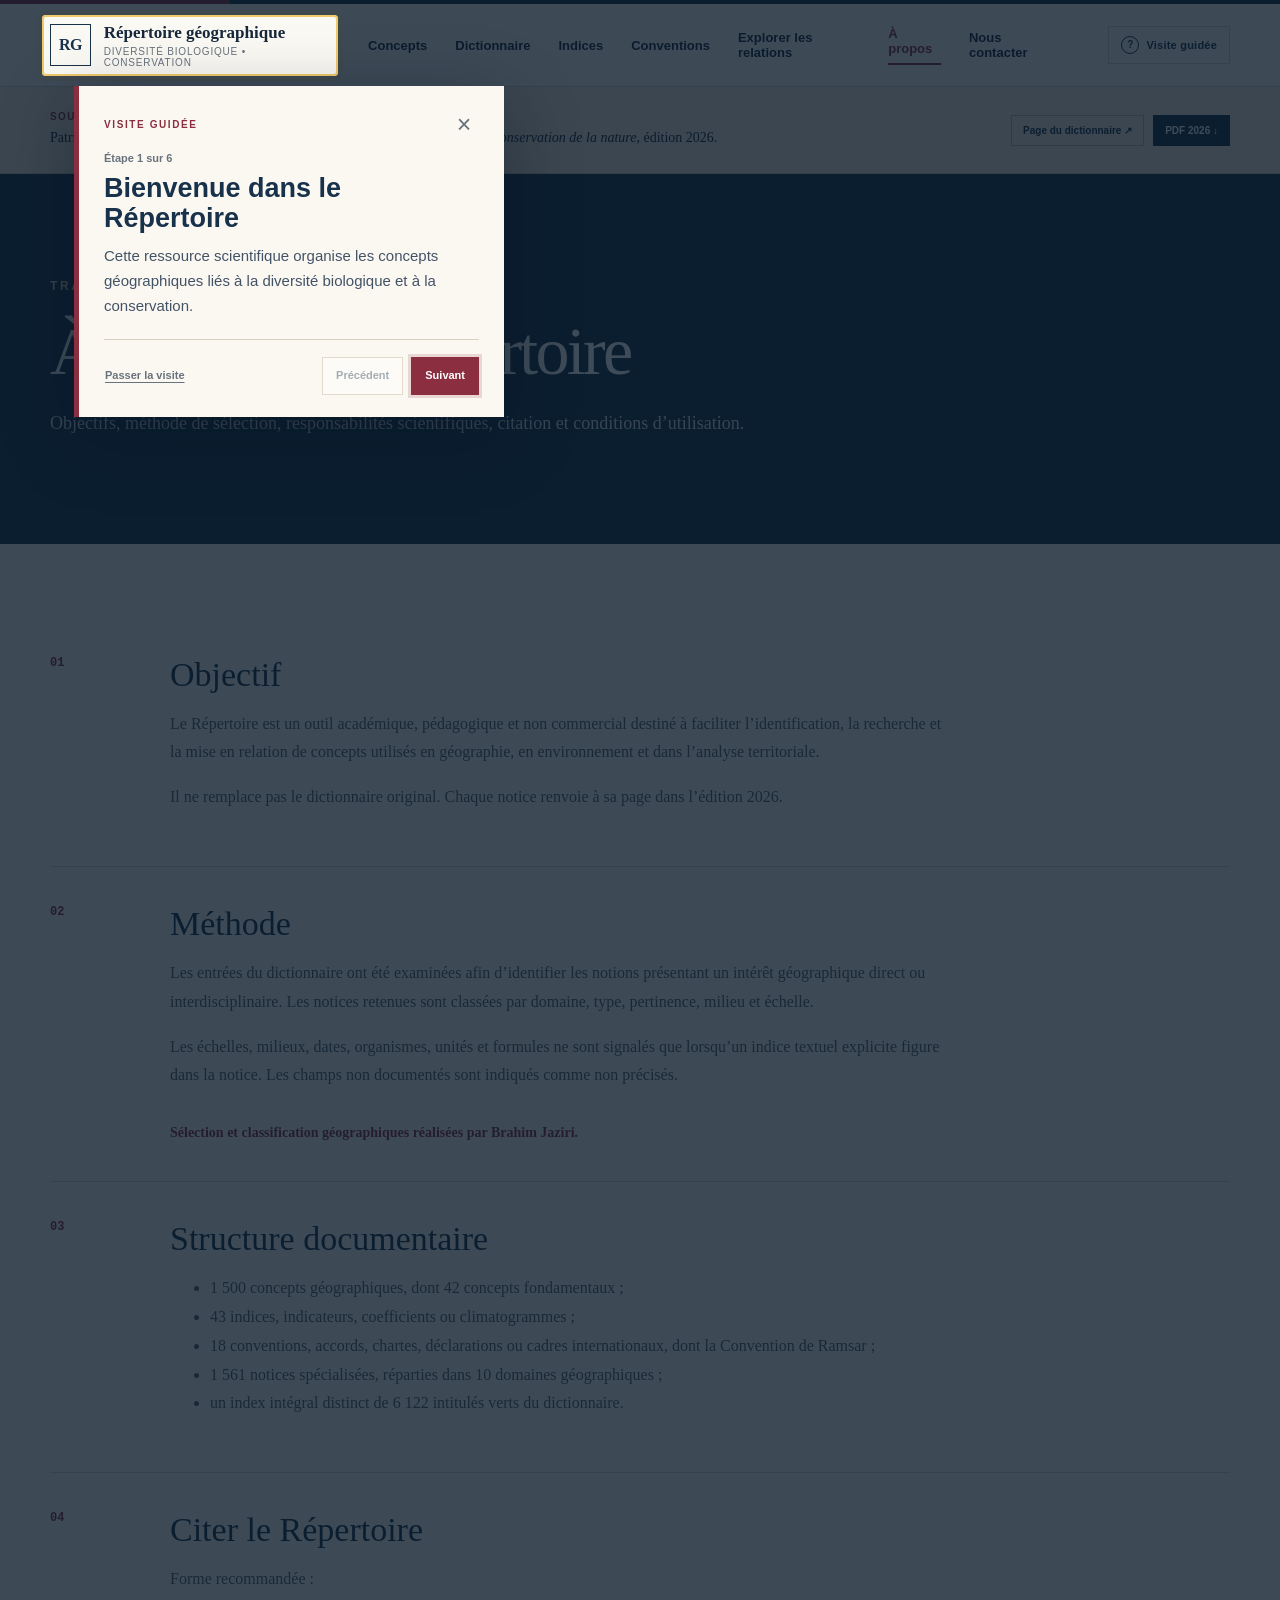
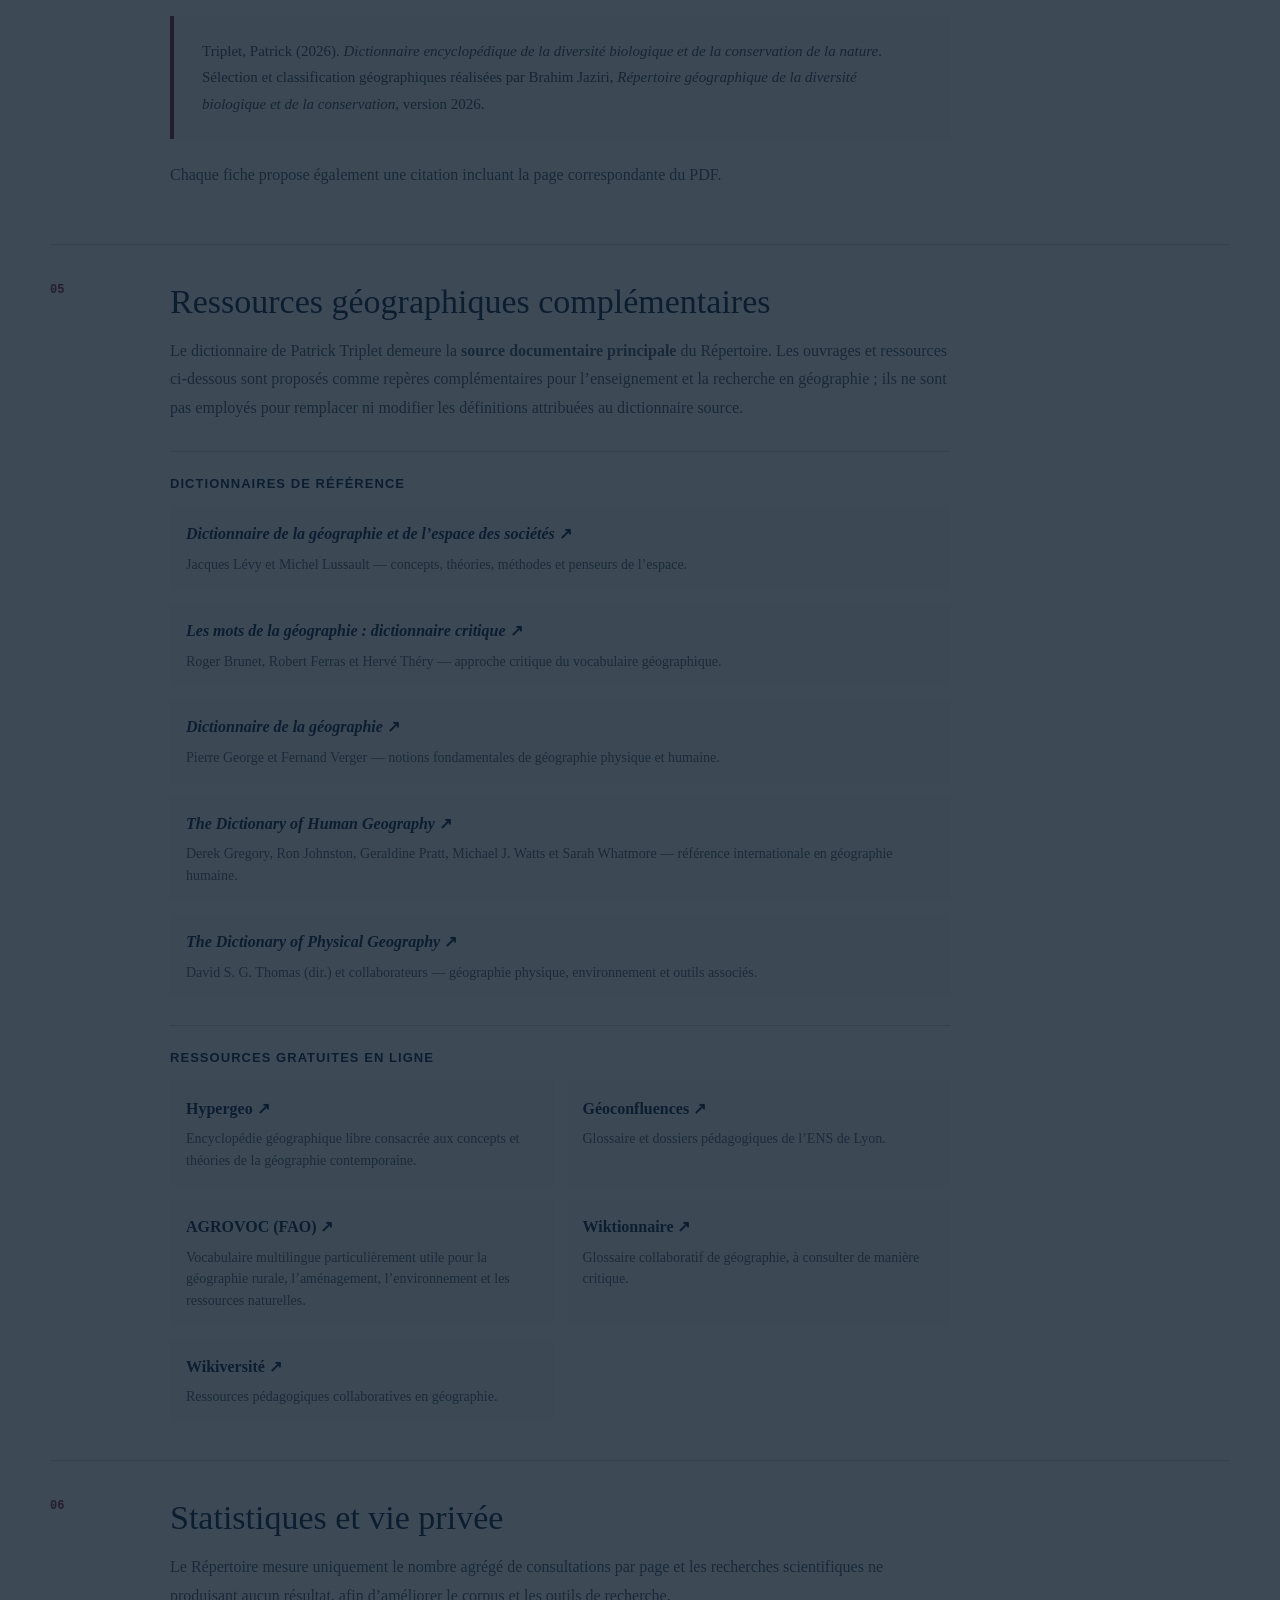
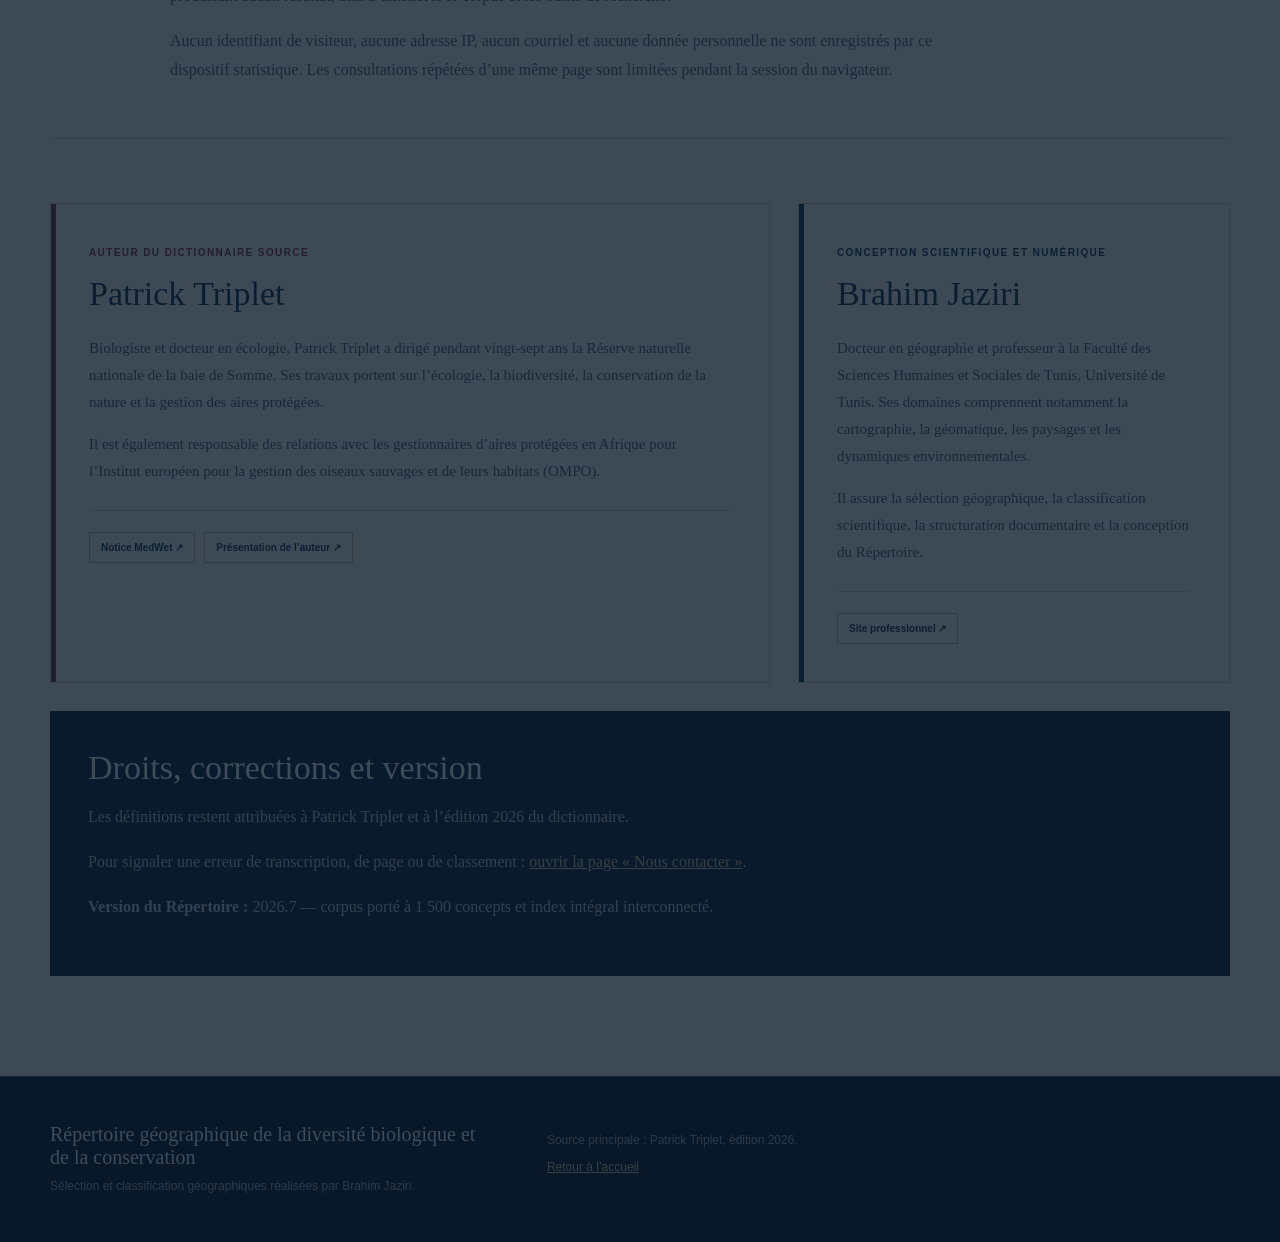
==== apropos.html @ 248170c9 "Add files via upload" ====
<!doctype html>
<html lang="fr">
  <head>
    <meta charset="UTF-8" />
    <meta name="viewport" content="width=device-width, initial-scale=1.0" />
    <meta name="description" content="Objectifs, auteurs, méthode, sources et conditions d’utilisation du Répertoire géographique de la diversité biologique et de la conservation." />
    <title>À propos | Répertoire géographique</title>
    <link rel="stylesheet" href="./styles.css?v=20260730-11" />
    <script src="./suggestions-config.js?v=20260730-4"></script>
    <script src="./navigation.js?v=20260730-3" defer></script>
    <script src="./analytics.js?v=20260730-1" defer></script>
    <script src="./tour.js?v=20260730-3" defer></script>
  </head>
  <body>
    <header class="masthead"><div class="masthead-line"></div><div class="shell nav"><a class="brand" href="./index.html"><span class="brand-mark">RG</span><span><strong>Répertoire géographique</strong><small>Diversité biologique • conservation</small></span></a><nav><a href="./concepts.html">Concepts</a><a href="./dictionnaire.html">Dictionnaire</a><a href="./indices.html">Indices</a><a href="./conventions.html">Conventions</a><a href="./relations.html">Explorer les relations</a><a class="active" href="./apropos.html">À propos</a><a href="./contact.html">Nous contacter</a></nav></div></header>
    <aside class="source-banner"><div class="shell source-banner-inner"><div><strong>Source principale</strong><span>Patrick Triplet, <i>Dictionnaire encyclopédique de la diversité biologique et de la conservation de la nature</i>, édition 2026.</span></div><div class="source-links"><a href="https://laccreteil.fr/spip.php?article551" target="_blank" rel="noreferrer">Page du dictionnaire ↗</a><a href="https://www.ffem.fr/sites/ffem/files/2026-03/dictionnaire_triplet_2026.pdf" target="_blank" rel="noreferrer">PDF 2026 ↓</a></div></div></aside>
    <main>
      <section class="about-hero"><div class="shell"><p class="eyebrow">Transparence scientifique</p><h1>À propos du Répertoire</h1><p>Objectifs, méthode de sélection, responsabilités scientifiques, citation et conditions d’utilisation.</p></div></section>
      <section class="about-content shell">
        <article class="about-lead"><span>01</span><div><h2>Objectif</h2><p>Le Répertoire est un outil académique, pédagogique et non commercial destiné à faciliter l’identification, la recherche et la mise en relation de concepts utilisés en géographie, en environnement et dans l’analyse territoriale.</p><p>Il ne remplace pas le dictionnaire original. Chaque notice renvoie à sa page dans l’édition 2026.</p></div></article>
        <article class="about-lead"><span>02</span><div><h2>Méthode</h2><p>Les entrées du dictionnaire ont été examinées afin d’identifier les notions présentant un intérêt géographique direct ou interdisciplinaire. Les notices retenues sont classées par domaine, type, pertinence, milieu et échelle.</p><p>Les échelles, milieux, dates, organismes, unités et formules ne sont signalés que lorsqu’un indice textuel explicite figure dans la notice. Les champs non documentés sont indiqués comme non précisés.</p><strong class="signature-statement">Sélection et classification géographiques réalisées par Brahim Jaziri.</strong></div></article>
        <article class="about-lead"><span>03</span><div><h2>Structure documentaire</h2><ul><li>1 500 concepts géographiques, dont 42 concepts fondamentaux ;</li><li>43 indices, indicateurs, coefficients ou climatogrammes ;</li><li>18 conventions, accords, chartes, déclarations ou cadres internationaux, dont la Convention de Ramsar ;</li><li>1 561 notices spécialisées, réparties dans 10 domaines géographiques ;</li><li>un index intégral distinct de 6 122 intitulés verts du dictionnaire.</li></ul></div></article>
        <article class="about-lead"><span>04</span><div><h2>Citer le Répertoire</h2><p>Forme recommandée :</p><blockquote>Triplet, Patrick (2026). <i>Dictionnaire encyclopédique de la diversité biologique et de la conservation de la nature</i>. Sélection et classification géographiques réalisées par Brahim Jaziri, <i>Répertoire géographique de la diversité biologique et de la conservation</i>, version 2026.</blockquote><p>Chaque fiche propose également une citation incluant la page correspondante du PDF.</p></div></article>
        <article class="about-lead reference-resources"><span>05</span><div><h2>Ressources géographiques complémentaires</h2><p>Le dictionnaire de Patrick Triplet demeure la <strong>source documentaire principale</strong> du Répertoire. Les ouvrages et ressources ci-dessous sont proposés comme repères complémentaires pour l’enseignement et la recherche en géographie ; ils ne sont pas employés pour remplacer ni modifier les définitions attribuées au dictionnaire source.</p><div class="reference-group"><h3>Dictionnaires de référence</h3><ul class="reference-list"><li><a href="https://www.gibert.com/dictionnaire-de-la-geographie-et-de-l-espace-des-societes-5236250.html" target="_blank" rel="noreferrer"><strong><i>Dictionnaire de la géographie et de l’espace des sociétés</i> ↗</strong></a><span>Jacques Lévy et Michel Lussault — concepts, théories, méthodes et penseurs de l’espace.</span></li><li><a href="https://www.mgm.fr/PUB/dico.html" target="_blank" rel="noreferrer"><strong><i>Les mots de la géographie : dictionnaire critique</i> ↗</strong></a><span>Roger Brunet, Robert Ferras et Hervé Théry — approche critique du vocabulaire géographique.</span></li><li><a href="https://bibliotheque.uasz.sn/index.php?dcote=910&id=10&lcote=3&location=1&lvl=section_see&main=&nb_per_page_custom=100&nbr_lignes=187&nc=0&page=1&plettreaut=&ssub=0" target="_blank" rel="noreferrer"><strong><i>Dictionnaire de la géographie</i> ↗</strong></a><span>Pierre George et Fernand Verger — notions fondamentales de géographie physique et humaine.</span></li><li><a href="https://www.wiley-vch.de/en/areas-interest/natural-sciences/the-dictionary-of-human-geography-978-1-4051-3287-9" target="_blank" rel="noreferrer"><strong><i>The Dictionary of Human Geography</i> ↗</strong></a><span>Derek Gregory, Ron Johnston, Geraldine Pratt, Michael J. Watts et Sarah Whatmore — référence internationale en géographie humaine.</span></li><li><a href="https://onlinelibrary.wiley.com/doi/book/10.1002/9781118782323" target="_blank" rel="noreferrer"><strong><i>The Dictionary of Physical Geography</i> ↗</strong></a><span>David S. G. Thomas (dir.) et collaborateurs — géographie physique, environnement et outils associés.</span></li></ul></div><div class="reference-group"><h3>Ressources gratuites en ligne</h3><ul class="reference-list reference-list-compact"><li><a href="https://hypergeo.eu/home/" target="_blank" rel="noreferrer"><strong>Hypergeo ↗</strong></a><span>Encyclopédie géographique libre consacrée aux concepts et théories de la géographie contemporaine.</span></li><li><a href="https://geoconfluences.ens-lyon.fr/glossaire" target="_blank" rel="noreferrer"><strong>Géoconfluences ↗</strong></a><span>Glossaire et dossiers pédagogiques de l’ENS de Lyon.</span></li><li><a href="https://www.fao.org/agrovoc" target="_blank" rel="noreferrer"><strong>AGROVOC (FAO) ↗</strong></a><span>Vocabulaire multilingue particulièrement utile pour la géographie rurale, l’aménagement, l’environnement et les ressources naturelles.</span></li><li><a href="https://fr.wiktionary.org/wiki/Annexe:Glossaire_de_g%C3%A9ographie" target="_blank" rel="noreferrer"><strong>Wiktionnaire ↗</strong></a><span>Glossaire collaboratif de géographie, à consulter de manière critique.</span></li><li><a href="https://fr.wikiversity.org/wiki/G%C3%A9ographie" target="_blank" rel="noreferrer"><strong>Wikiversité ↗</strong></a><span>Ressources pédagogiques collaboratives en géographie.</span></li></ul></div></div></article>
        <article class="about-lead"><span>06</span><div><h2>Statistiques et vie privée</h2><p>Le Répertoire mesure uniquement le nombre agrégé de consultations par page et les recherches scientifiques ne produisant aucun résultat, afin d’améliorer le corpus et les outils de recherche.</p><p>Aucun identifiant de visiteur, aucune adresse IP, aucun courriel et aucune donnée personnelle ne sont enregistrés par ce dispositif statistique. Les consultations répétées d’une même page sont limitées pendant la session du navigateur.</p></div></article>

        <div class="profile-grid about-profiles">
          <article class="profile-card source-author"><span class="profile-role">Auteur du dictionnaire source</span><h3>Patrick Triplet</h3><p>Biologiste et docteur en écologie, Patrick Triplet a dirigé pendant vingt-sept ans la Réserve naturelle nationale de la baie de Somme. Ses travaux portent sur l’écologie, la biodiversité, la conservation de la nature et la gestion des aires protégées.</p><p>Il est également responsable des relations avec les gestionnaires d’aires protégées en Afrique pour l’Institut européen pour la gestion des oiseaux sauvages et de leurs habitats (OMPO).</p><div class="profile-links"><a href="https://medwet.org/fr/dictionnaire-encyclopedique-sur-la-diversite-biologique-et-de-la-conservation-de-la-nature-2026/" target="_blank" rel="noreferrer">Notice MedWet ↗</a><a href="https://societe-zoologique.fr/12e-edition-du-dictionnaire-de-diversite-biologique-et-conservation-de-nature" target="_blank" rel="noreferrer">Présentation de l’auteur ↗</a></div></article>
          <article class="profile-card atlas-author"><span class="profile-role">Conception scientifique et numérique</span><h3>Brahim Jaziri</h3><p>Docteur en géographie et professeur à la Faculté des Sciences Humaines et Sociales de Tunis, Université de Tunis. Ses domaines comprennent notamment la cartographie, la géomatique, les paysages et les dynamiques environnementales.</p><p>Il assure la sélection géographique, la classification scientifique, la structuration documentaire et la conception du Répertoire.</p><div class="profile-links"><a href="https://brahimjaziri.jimdofree.com/" target="_blank" rel="noreferrer">Site professionnel ↗</a></div></article>
        </div>

        <article class="rights-panel"><h2>Droits, corrections et version</h2><p>Les définitions restent attribuées à Patrick Triplet et à l’édition 2026 du dictionnaire.</p><p>Pour signaler une erreur de transcription, de page ou de classement : <a href="./contact.html">ouvrir la page « Nous contacter »</a>.</p><p><strong>Version du Répertoire :</strong> 2026.7 — corpus porté à 1 500 concepts et index intégral interconnecté.</p></article>
      </section>
    </main>
    <footer class="site-footer"><div class="shell"><div><strong>Répertoire géographique de la diversité biologique et de la conservation</strong><p>Sélection et classification géographiques réalisées par Brahim Jaziri.</p></div><div><p>Source principale : Patrick Triplet, édition 2026.</p><p><a href="./index.html">Retour à l’accueil</a></p></div></div></footer>
  </body>
</html>
---- styles.css ----
@font-face {
  font-family: "Emirates Bold";
  src: local("Emirates Bold"), local("Emirates-Bold"), url("./assets/fonts/EMIRATES-BOLD.TTF") format("truetype");
  font-display: swap;
  font-weight: 700;
  font-style: normal;
}

:root {
  --ink: #17283b;
  --navy: #19324c;
  --navy-deep: #102337;
  --burgundy: #8b2e3f;
  --paper: #f4f0e7;
  --cream: #fbf9f4;
  --line: #d7d0c3;
  --muted: #68727d;
  --green: #52623b;
  --sans: "Inter", "Segoe UI", Arial, sans-serif;
}

* { box-sizing: border-box; }
[hidden] { display: none !important; }
html { scroll-behavior: smooth; }
body {
  margin: 0;
  background: var(--cream);
  color: var(--ink);
  font-family: "Inter", "Segoe UI", Arial, sans-serif;
}
button, input, select, textarea { font: inherit; }
button, a { -webkit-tap-highlight-color: transparent; }
.shell { width: min(1180px, calc(100% - 48px)); margin-inline: auto; }

.masthead {
  position: sticky;
  top: 0;
  z-index: 30;
  background: rgba(251, 249, 244, .96);
  border-bottom: 1px solid var(--line);
  backdrop-filter: blur(16px);
}
.masthead-line { height: 4px; background: linear-gradient(90deg, var(--burgundy) 0 18%, var(--navy) 18%); }
.nav { height: 82px; display: flex; align-items: center; gap: 38px; }
.brand { display: flex; align-items: center; gap: 13px; color: var(--ink); text-decoration: none; margin-inline-end: auto; }
.brand-mark {
  width: 42px; height: 42px; border: 1px solid var(--navy); display: grid; place-items: center;
  color: var(--navy); font-family: Georgia, serif; font-weight: 700; letter-spacing: -.04em;
}
.brand span:last-child { display: flex; flex-direction: column; }
.brand strong { font-family: Georgia, "Times New Roman", serif; font-size: 17px; }
.brand small { margin-top: 3px; color: var(--muted); font-size: 10px; letter-spacing: .08em; text-transform: uppercase; }
.nav nav { display: flex; align-items: center; gap: 28px; }
.nav nav a { color: var(--ink); text-decoration: none; font-size: 13px; font-weight: 650; }
.nav nav a:hover { color: var(--burgundy); }
.nav nav a.active { color: var(--burgundy); border-bottom: 2px solid var(--burgundy); padding-bottom: 7px; }
.author-credit {
  padding-left: 22px;
  border-left: 1px solid var(--line);
  color: var(--muted);
  font: 12px Georgia, serif;
  white-space: nowrap;
  text-decoration: none;
}
.author-credit strong { color: var(--burgundy); font-weight: 700; }
.author-credit:hover strong { text-decoration: underline; }

.source-banner {
  background: #efe7d8;
  border-bottom: 1px solid #d6c8af;
  color: var(--ink);
}
.source-banner-inner {
  min-height: 86px;
  display: flex;
  align-items: center;
  justify-content: space-between;
  gap: 34px;
  padding-block: 17px;
}
.source-banner-inner > div:first-child { display: grid; gap: 5px; max-width: 790px; }
.source-banner strong {
  color: var(--burgundy);
  font-size: 10px;
  letter-spacing: .14em;
  text-transform: uppercase;
}
.source-banner span { font: 14px/1.55 Georgia, "Times New Roman", serif; }
.source-links { display: flex; align-items: center; gap: 9px; flex: 0 0 auto; }
.source-links a {
  border: 1px solid #c7b797;
  color: var(--navy);
  padding: 9px 11px;
  font-size: 10px;
  font-weight: 750;
  text-decoration: none;
}
.source-links a:last-child { background: var(--navy); border-color: var(--navy); color: white; }
.source-links a:hover { border-color: var(--burgundy); }

.hero {
  position: relative;
  overflow: hidden;
  background:
    linear-gradient(rgba(25,50,76,.96), rgba(25,50,76,.96)),
    repeating-linear-gradient(0deg, transparent, transparent 36px, rgba(255,255,255,.1) 37px);
  color: white;
}
.hero::before {
  content: ""; position: absolute; width: 540px; height: 540px; border: 1px solid rgba(255,255,255,.12);
  border-radius: 50%; right: -160px; top: -240px; box-shadow: 0 0 0 70px rgba(255,255,255,.025), 0 0 0 140px rgba(255,255,255,.02);
}
.hero-grid { min-height: 515px; display: grid; grid-template-columns: 1.45fr .55fr; align-items: center; gap: 100px; position: relative; }
.eyebrow { margin: 0 0 24px; color: #dbc6a5; font-size: 12px; font-weight: 700; letter-spacing: .22em; text-transform: uppercase; }
.hero h1 {
  max-width: 820px; margin: 0; font-family: Georgia, "Times New Roman", serif; font-size: clamp(48px, 6vw, 78px);
  line-height: .98; font-weight: 500; letter-spacing: -.045em;
}
.hero-subtitle { max-width: 720px; margin: 28px 0 34px; font-family: Georgia, serif; font-size: 21px; line-height: 1.65; color: #dbe3ea; }
.primary-button {
  display: inline-flex; gap: 20px; align-items: center; background: var(--burgundy); color: white; text-decoration: none;
  padding: 15px 20px; font-size: 13px; font-weight: 700; letter-spacing: .04em; transition: transform .2s, background .2s;
}
.primary-button:hover { transform: translateY(-2px); background: #a0394c; }
.hero-register { border-left: 1px solid rgba(255,255,255,.28); padding-left: 34px; position: relative; }
.hero-register > p { margin: 0; color: #dbc6a5; font-size: 11px; font-weight: 700; letter-spacing: .18em; text-transform: uppercase; }
.register-number { font-family: Georgia, serif; font-size: 72px; line-height: 1; margin-top: 18px; }
.register-rule { width: 50px; height: 3px; background: var(--burgundy); margin: 22px 0; }
.hero-register > span { display: block; color: #dbe3ea; font-family: Georgia, serif; line-height: 1.6; }
.coordinates { margin-top: 54px; color: rgba(255,255,255,.45); font: 11px monospace; letter-spacing: .1em; }

.portal-section {
  position: relative;
  margin-block: 64px 22px;
  padding: 58px;
  overflow: hidden;
  background:
    linear-gradient(135deg, rgba(255,255,255,.72), rgba(239,231,216,.92)),
    repeating-linear-gradient(90deg, transparent 0 79px, rgba(25,50,76,.035) 80px);
  border: 1px solid #d5c9b5;
  box-shadow: 0 24px 60px rgba(25,50,76,.08);
}
.portal-section::after {
  content: "AG";
  position: absolute;
  right: -30px;
  top: -65px;
  color: rgba(25,50,76,.035);
  font: 230px Georgia, serif;
  pointer-events: none;
}
.portal-heading { position: relative; max-width: 980px; margin-bottom: 42px; z-index: 1; }
.portal-heading .section-index { display: block; margin-bottom: 16px; letter-spacing: .12em; }
.portal-heading h2 {
  max-width: 940px;
  margin: 0;
  color: var(--navy-deep);
  font: 500 clamp(36px, 4.7vw, 58px)/1.08 Georgia, "Times New Roman", serif;
  letter-spacing: -.035em;
}
.portal-heading h2 i { color: var(--burgundy); font-weight: 500; }
.portal-heading > p {
  max-width: 760px;
  margin: 22px 0 0;
  color: #58636c;
  font: 17px/1.7 Georgia, serif;
}
.portal-grid { position: relative; display: grid; grid-template-columns: repeat(4, 1fr); gap: 14px; z-index: 1; }
.portal-grid a {
  position: relative;
  min-height: 270px;
  display: flex;
  flex-direction: column;
  padding: 30px;
  overflow: hidden;
  border: 1px solid #2d455d;
  background: var(--navy-deep);
  color: white;
  text-decoration: none;
  transition: transform .2s, box-shadow .2s, border-color .2s;
}
.portal-grid a:nth-child(2) { background: #3f4934; border-color: #5d6c4e; }
.portal-grid a:nth-child(3) { background: #254a4a; border-color: #3d6a68; }
.portal-grid a:nth-child(4) { background: #4b3547; border-color: #6a4c65; }
.portal-grid a::before {
  content: "";
  position: absolute;
  right: -45px;
  bottom: -45px;
  width: 155px;
  height: 155px;
  border: 1px solid rgba(255,255,255,.12);
  border-radius: 50%;
}
.portal-grid a::after {
  content: "↗";
  position: absolute;
  right: 25px;
  top: 24px;
  color: #dbc6a5;
  font-size: 21px;
}
.portal-grid a:hover { transform: translateY(-6px); border-color: #dbc6a5; box-shadow: 0 20px 42px rgba(25,50,76,.23); }
.portal-grid span { color: #dbc6a5; font: 10px monospace; letter-spacing: .1em; }
.portal-grid strong { max-width: 260px; margin-top: 33px; color: white; font: 500 28px/1.12 Georgia, serif; }
.portal-grid em { margin-top: 10px; color: #dbc6a5; font-size: 10px; font-style: normal; font-weight: 750; text-transform: uppercase; letter-spacing: .08em; }
.portal-grid p { max-width: 280px; margin: auto 0 0; color: #c8d2dc; font: 14px/1.6 Georgia, serif; }
.selection-credit { position: relative; margin: 25px 0 0; color: var(--muted); font: 13px Georgia, serif; text-align: right; z-index: 1; }
.selection-credit a { color: var(--burgundy); }

.overview-section { padding: 94px 0 108px; }
.section-heading { display: grid; grid-template-columns: 1fr 1fr; align-items: end; gap: 70px; margin-bottom: 48px; }
.section-heading > div { display: flex; align-items: baseline; gap: 18px; }
.section-index { color: var(--burgundy); font: 700 12px monospace; }
.section-heading h2 { margin: 0; font: 500 clamp(32px, 4vw, 48px) Georgia, serif; letter-spacing: -.025em; }
.section-heading > p { margin: 0; color: var(--muted); line-height: 1.75; font-family: Georgia, serif; font-size: 17px; }
.metric-grid { display: grid; grid-template-columns: repeat(4, 1fr); border: 1px solid var(--line); margin-bottom: 34px; }
.metric { padding: 28px; background: var(--paper); border-right: 1px solid var(--line); }
.metric:last-child { border: 0; }
.metric strong { display: block; color: var(--navy); font: 500 38px Georgia, serif; }
.metric span { display: block; margin-top: 7px; color: var(--muted); font-size: 12px; text-transform: uppercase; letter-spacing: .08em; }
.analysis-grid { display: grid; grid-template-columns: 1.55fr .75fr; gap: 28px; }
.chart-card, .method-card { border: 1px solid var(--line); background: white; padding: 32px; }
.card-title-row { display: flex; justify-content: space-between; align-items: center; border-bottom: 1px solid var(--line); padding-bottom: 17px; margin-bottom: 25px; }
.card-title-row h3, .method-card h3 { margin: 0; font: 500 24px Georgia, serif; }
.card-title-row span { color: var(--muted); font: 11px monospace; }
.bars { display: grid; gap: 14px; }
.bar-label { display: flex; justify-content: space-between; gap: 18px; margin-bottom: 6px; font-size: 12px; }
.bar-label span { color: #3f4b55; }
.bar-label strong { color: var(--navy); }
.bar-track { height: 7px; background: #ebe7de; overflow: hidden; }
.bar-fill { height: 100%; transform-origin: left; animation: grow .8s ease both; }
@keyframes grow { from { transform: scaleX(0); } }
.method-card { background: var(--navy); color: white; position: relative; overflow: hidden; }
.method-card::after { content: "φ"; position: absolute; right: -12px; bottom: -55px; font: 190px Georgia, serif; color: rgba(255,255,255,.035); }
.method-label { color: #dbc6a5; font-size: 10px; letter-spacing: .18em; text-transform: uppercase; }
.method-card h3 { margin: 14px 0 18px; max-width: 300px; }
.method-card > p { color: #d0dae3; line-height: 1.75; font: 15px Georgia, serif; }
.method-card small { display: block; color: #aab8c6; line-height: 1.5; border-top: 1px solid rgba(255,255,255,.18); padding-top: 18px; }
.relevance-figure { display: flex; align-items: center; gap: 22px; margin: 28px 0; }
.donut { width: 76px; height: 76px; flex: 0 0 auto; border-radius: 50%; background: conic-gradient(#dbc6a5 0 49.25%, var(--burgundy) 49.25% 100%); position: relative; }
.donut::after { content: ""; position: absolute; inset: 16px; background: var(--navy); border-radius: 50%; }
.relevance-figure p { margin: 7px 0; font-size: 11px; color: #dbe3ea; }
.dot { width: 8px; height: 8px; display: inline-block; margin-right: 8px; background: #dbc6a5; }
.dot.inter { background: var(--burgundy); }

.directory-section { padding: 96px 0; background: var(--navy-deep); color: white; }
.light-heading .section-index { color: #dbc6a5; }
.light-heading > p { color: #abb8c4; }
.filters { display: grid; grid-template-columns: minmax(300px, 1fr) repeat(3, minmax(180px, .55fr)); gap: 12px; margin-bottom: 24px; }
.search-box { height: 55px; display: flex; align-items: center; gap: 13px; background: white; color: var(--ink); padding: 0 18px; }
.search-box span { color: var(--burgundy); font-size: 24px; }
.search-box input { width: 100%; border: 0; outline: 0; background: transparent; color: var(--ink) !important; caret-color: var(--burgundy); -webkit-text-fill-color: var(--ink); opacity: 1; }
.search-box input::placeholder { color: #7b6f68; opacity: 1; }
.filters select { border: 1px solid #536374; background: #1b3249; color: white; padding: 0 16px; outline: none; }
.filters select:focus { border-color: #dbc6a5; }
.results-line { min-height: 42px; display: flex; gap: 8px; align-items: center; color: #aab8c6; font-size: 13px; border-bottom: 1px solid #405166; margin-bottom: 30px; }
.results-line strong { color: white; }
.results-line button { margin-inline-start: auto; border: 0; background: none; color: #dbc6a5; cursor: pointer; text-decoration: underline; }
.concept-grid { display: grid; grid-template-columns: repeat(3, 1fr); gap: 1px; background: #425468; border: 1px solid #425468; }
.concept-card {
  min-height: 310px; padding: 25px; position: relative; background: #f8f5ee; color: var(--ink); cursor: pointer;
  display: flex; flex-direction: column; transition: transform .2s, background .2s; overflow: hidden;
}
.concept-card:hover, .concept-card:focus { z-index: 2; outline: 0; background: white; transform: translateY(-4px); box-shadow: 0 18px 40px rgba(0,0,0,.22); }
.concept-meta { display: flex; justify-content: space-between; gap: 12px; align-items: flex-start; min-height: 37px; }
.concept-meta > span { color: var(--burgundy); font-size: 10px; font-weight: 750; letter-spacing: .04em; text-transform: uppercase; max-width: 62%; }
.concept-meta em { font-style: normal; font-size: 9px; color: #80693d; background: #eee5cc; padding: 4px 6px; }
.concept-meta em.central { color: #42542d; background: #dfe7d2; }
.concept-card h3 { margin: 19px 0 13px; font: 500 25px/1.15 Georgia, serif; padding-right: 25px; }
.concept-card > p { margin: 0; color: #59636c; font: 14px/1.65 Georgia, serif; display: -webkit-box; -webkit-line-clamp: 5; -webkit-box-orient: vertical; overflow: hidden; }
.concept-card footer { display: flex; justify-content: space-between; align-items: center; margin-top: auto; padding-top: 22px; color: #7c858d; font-size: 10px; border-top: 1px solid var(--line); }
.concept-card footer button { border: 0; background: none; padding: 0; color: var(--navy); cursor: pointer; font-weight: 700; }
.card-actions { display: flex; align-items: center; gap: 13px; }
.card-actions button:first-child {
  padding: 6px 8px;
  border: 1px solid #b9ad99;
  color: var(--burgundy);
}
.card-actions button:first-child:hover { border-color: var(--burgundy); }
.card-number { position: absolute; right: 18px; top: 63px; color: #c9c1b4; font: 9px monospace; }
.pagination { display: flex; align-items: center; justify-content: center; gap: 26px; margin-top: 34px; }
.pagination button, .empty-state button { border: 1px solid #536374; background: #fff; color: var(--navy); padding: 11px 15px; cursor: pointer; font-weight: 700; }
.pagination button:hover:not(:disabled) { background: var(--navy); color: #fff; }
.pagination button:disabled { opacity: .52; color: #6f7780; background: #eee9df; cursor: not-allowed; }
.pagination span { color: var(--muted); font-size: 12px; }
.page-jump { display: inline-flex; align-items: center; gap: 7px; color: var(--navy); font-size: 12px; font-weight: 700; }
.page-jump input { width: 64px; border: 1px solid #b9ad99; background: #fff; color: var(--navy); padding: 9px 7px; text-align: center; font-weight: 700; }
.page-jump input:focus { outline: 2px solid rgba(139,46,63,.25); border-color: var(--burgundy); }
.special-notice mark { background: #f3ddb0; color: inherit; padding: 0 .08em; }
.empty-state { padding: 70px; text-align: center; border: 1px solid #425468; }
.empty-state h3 { font: 24px Georgia, serif; }

.authors-section {
  padding: 96px 0 104px;
  background: #ebe5d9;
  border-top: 1px solid var(--line);
}
.profile-grid {
  display: grid;
  grid-template-columns: 1.25fr .75fr;
  gap: 28px;
}
.profile-card {
  position: relative;
  min-height: 390px;
  padding: 38px;
  border: 1px solid var(--line);
  background: var(--cream);
}
.profile-card::before {
  content: "";
  position: absolute;
  inset: 0 auto 0 0;
  width: 5px;
  background: var(--burgundy);
}
.profile-card.atlas-author::before { background: var(--navy); }
.profile-role {
  color: var(--burgundy);
  font-size: 10px;
  font-weight: 750;
  letter-spacing: .14em;
  text-transform: uppercase;
}
.atlas-author .profile-role { color: var(--navy); }
.profile-card h3 {
  margin: 15px 0 22px;
  color: var(--navy);
  font: 500 34px Georgia, "Times New Roman", serif;
}
.profile-card p {
  color: #4f5b65;
  font: 15px/1.8 Georgia, "Times New Roman", serif;
}
.profile-links {
  display: flex;
  flex-wrap: wrap;
  gap: 9px;
  margin-top: 25px;
  padding-top: 21px;
  border-top: 1px solid var(--line);
}
.profile-links a {
  padding: 9px 11px;
  border: 1px solid #c7b797;
  color: var(--navy);
  font-size: 10px;
  font-weight: 750;
  text-decoration: none;
}
.profile-links a:hover { border-color: var(--burgundy); color: var(--burgundy); }

/* Pages documentaires spécialisées */
.catalogue-page { min-height: 70vh; }
.catalogue-hero {
  background: var(--navy);
  color: white;
  border-bottom: 5px solid var(--burgundy);
}
.indicator-hero { background: #254a4a; }
.convention-hero { background: #4b3547; }
.dictionary-hero { background: #284532; }
.catalogue-hero-grid {
  min-height: 330px;
  display: grid;
  grid-template-columns: 1fr 260px;
  align-items: center;
  gap: 80px;
}
.catalogue-hero h1, .about-hero h1 {
  margin: 0;
  font: 500 clamp(44px, 6vw, 68px)/1 Georgia, "Times New Roman", serif;
  letter-spacing: -.04em;
}
.catalogue-hero p:not(.eyebrow), .about-hero p:not(.eyebrow) {
  max-width: 760px;
  margin: 24px 0 0;
  color: #d8e0e6;
  font: 18px/1.65 Georgia, serif;
}
.catalogue-number {
  padding-left: 35px;
  border-left: 1px solid rgba(255,255,255,.3);
}
.catalogue-number strong { display: block; font: 500 70px Georgia, serif; }
.catalogue-number span { color: #dbc6a5; font-size: 11px; text-transform: uppercase; letter-spacing: .12em; }
.catalogue-tools { padding-block: 48px 92px; }
.fundamental-shortcuts {
  display: flex;
  flex-wrap: wrap;
  align-items: center;
  gap: 8px;
  margin-bottom: 18px;
  padding: 17px 20px;
  background: white;
  border: 1px solid #c9b88f;
}
.fundamental-shortcuts > span {
  margin-right: 7px;
  color: var(--burgundy);
  font-size: 10px;
  font-weight: 800;
  text-transform: uppercase;
  letter-spacing: .11em;
}
.fundamental-shortcuts a {
  padding: 7px 9px;
  border: 1px solid var(--line);
  color: var(--navy);
  font: 12px Georgia, serif;
  text-decoration: none;
}
.fundamental-shortcuts a:hover { border-color: var(--burgundy); color: var(--burgundy); }
.classification-note {
  display: grid;
  grid-template-columns: 220px 1fr;
  gap: 35px;
  padding: 24px 28px;
  margin-bottom: 24px;
  background: #efe7d8;
  border: 1px solid #d6c8af;
}
.classification-note strong { color: var(--burgundy); font: 700 11px/1.5 "Inter", sans-serif; text-transform: uppercase; letter-spacing: .11em; }
.classification-note p { margin: 0; color: #4e5962; font: 14px/1.65 Georgia, serif; }
.advanced-filters {
  display: grid;
  grid-template-columns: minmax(340px, 1fr) repeat(2, minmax(180px, .55fr));
  gap: 10px;
  padding: 18px;
  background: var(--navy-deep);
}
.advanced-filters .search-box { grid-row: span 2; height: auto; min-height: 54px; }
.advanced-filters select {
  min-height: 50px;
  border: 1px solid #536374;
  background: #1b3249;
  color: white;
  padding: 0 14px;
}
.tool-row {
  min-height: 62px;
  display: flex;
  align-items: center;
  gap: 9px;
  border-bottom: 1px solid var(--line);
  margin-bottom: 24px;
}
.tool-row p { margin-right: auto; color: var(--muted); }
.tool-row p strong { color: var(--navy); }
.tool-row button, .modal-tool-row button, .modal-tool-row a {
  border: 1px solid #b9ad99;
  background: transparent;
  color: var(--navy);
  padding: 9px 11px;
  font-size: 11px;
  font-weight: 700;
  text-decoration: none;
  cursor: pointer;
}
.tool-row button:hover, .modal-tool-row button:hover, .modal-tool-row a:hover {
  border-color: var(--burgundy);
  color: var(--burgundy);
}
.special-grid {
  display: grid;
  grid-template-columns: repeat(3, 1fr);
  gap: 16px;
}
.special-notice {
  min-height: 410px;
  display: flex;
  flex-direction: column;
  padding: 26px;
  background: white;
  border: 1px solid var(--line);
  border-top: 4px solid var(--burgundy);
}
.special-notice.fundamental-notice {
  background: #fffdf8;
  border-color: #c9b88f;
  border-top-width: 6px;
  box-shadow: 0 13px 30px rgba(25,50,76,.08);
}
.special-notice.fundamental-notice .notice-topline > span { color: var(--burgundy); }
.indicator-hero ~ .catalogue-tools .special-notice { border-top-color: #2f6f6d; }
.convention-hero ~ .catalogue-tools .special-notice { border-top-color: #76506f; }
.notice-topline { display: flex; justify-content: space-between; gap: 16px; color: var(--burgundy); font-size: 9px; font-weight: 750; text-transform: uppercase; letter-spacing: .07em; }
.notice-topline em { color: var(--muted); font-style: normal; white-space: nowrap; }
.special-notice h2 { margin: 20px 0 14px; color: var(--navy); font: 500 27px/1.14 Georgia, serif; }
.notice-tags { display: flex; flex-wrap: wrap; gap: 6px; margin-bottom: 17px; }
.notice-tags span { padding: 5px 7px; background: #eee8dc; color: #675f54; font-size: 9px; }
.special-notice > p {
  margin: 0;
  color: #59636c;
  font: 14px/1.7 Georgia, serif;
  display: -webkit-box;
  -webkit-line-clamp: 7;
  -webkit-box-orient: vertical;
  overflow: hidden;
}
.notice-actions { display: flex; flex-wrap: wrap; gap: 7px; margin-top: auto; padding-top: 23px; }
.notice-actions button, .notice-actions a { border: 1px solid var(--line); background: transparent; color: var(--navy); padding: 8px; font-size: 10px; font-weight: 700; cursor: pointer; text-decoration: none; }
.notice-actions button:first-child { background: var(--navy); border-color: var(--navy); color: white; }
.notice-actions .official-source-link {
  width: 100%;
  margin-top: 3px;
  border-color: #b7c6ae;
  background: #edf3e9;
  color: #315a34;
}
.notice-actions .official-source-link:hover { border-color: var(--green); }
.specialized-modal { width: min(980px, 100%); }
.detail-list { margin: 32px 0 0; border-top: 1px solid var(--line); }
.detail-list > div { display: grid; grid-template-columns: 240px 1fr; gap: 25px; padding: 13px 0; border-bottom: 1px solid var(--line); }
.detail-list dt { color: var(--muted); font-size: 10px; font-weight: 750; text-transform: uppercase; letter-spacing: .08em; }
.detail-list dd { margin: 0; color: var(--ink); font: 14px/1.55 Georgia, serif; }
.modal-tool-row { display: flex; flex-wrap: wrap; gap: 8px; margin-top: 25px; }
.load-error { grid-column: 1 / -1; padding: 50px; color: var(--burgundy); border: 1px solid var(--line); text-align: center; }

/* Index intégral du dictionnaire */
.dictionary-tools { padding-block: 48px 92px; }
.dictionary-search-panel {
  display: grid;
  grid-template-columns: minmax(320px, 1fr) 240px;
  gap: 10px;
  padding: 18px;
  background: var(--navy-deep);
}
.dictionary-search-panel .search-box { min-height: 54px; }
.dictionary-search-panel select {
  min-height: 54px;
  border: 1px solid #536374;
  background: #1b3249;
  color: white;
  padding: 0 14px;
}
.alphabet-filter {
  display: flex;
  flex-wrap: wrap;
  gap: 5px;
  padding: 18px 0;
  border-bottom: 1px solid var(--line);
}
.alphabet-filter button {
  min-width: 35px;
  height: 35px;
  border: 1px solid var(--line);
  background: white;
  color: var(--navy);
  cursor: pointer;
  font-size: 11px;
  font-weight: 750;
}
.alphabet-filter button:first-child { padding-inline: 13px; }
.alphabet-filter button:hover,
.alphabet-filter button.active {
  border-color: var(--green);
  background: var(--green);
  color: white;
}
.dictionary-tool-row { margin-bottom: 0; }
.dictionary-list {
  border: 1px solid var(--line);
  border-top: 0;
  background: white;
}
.dictionary-entry {
  display: grid;
  grid-template-columns: 58px minmax(0, 1fr) 280px;
  gap: 22px;
  align-items: center;
  min-height: 116px;
  padding: 19px 24px;
  border-bottom: 1px solid var(--line);
}
.dictionary-entry:last-child { border-bottom: 0; }
.dictionary-entry:hover { background: #f7f4ec; }
.dictionary-entry-number {
  color: #8d938d;
  font: 10px monospace;
}
.dictionary-entry h2 {
  margin: 0;
  color: #1a6523;
  font: 700 21px/1.25 Georgia, "Times New Roman", serif;
}
.dictionary-entry p {
  margin: 7px 0 0;
  color: var(--muted);
  font: 13px/1.5 Georgia, serif;
}
.dictionary-entry-page {
  display: grid;
  justify-items: start;
  gap: 7px;
  padding-left: 19px;
  border-left: 1px solid var(--line);
}
.dictionary-entry-page span {
  color: var(--muted);
  font-size: 9px;
  text-transform: uppercase;
  letter-spacing: .08em;
}
.dictionary-entry-page a,
.dictionary-entry-page button {
  border: 0;
  background: none;
  color: var(--navy);
  padding: 0;
  font-size: 11px;
  font-weight: 750;
  text-decoration: none;
  cursor: pointer;
}
.dictionary-entry-page a { color: var(--burgundy); }
.dictionary-entry-page a:hover,
.dictionary-entry-page button:hover { text-decoration: underline; }
.dictionary-related {
  width: 100%;
  display: grid;
  gap: 6px;
  margin-top: 7px;
  padding-top: 11px;
  border-top: 1px solid var(--line);
}
.dictionary-entry-page .dictionary-related a {
  display: block;
  padding: 8px 10px;
  border: 1px solid #b7c6ae;
  background: #edf3e9;
  color: #315a34;
  text-decoration: none;
}
.dictionary-entry-page .dictionary-related a:hover {
  border-color: var(--green);
  text-decoration: none;
}
.dictionary-entry-page .dictionary-suggest {
  width: 100%;
  margin-top: 7px;
  padding: 9px 10px;
  border: 1px solid #c9aab0;
  color: var(--burgundy);
  text-decoration: none;
}
.dictionary-entry-page .dictionary-suggest:hover {
  border-color: var(--burgundy);
  background: #f8eff1;
  text-decoration: none;
}
.dictionary-pagination button {
  border-color: #b9ad99;
  color: var(--navy);
}
.dictionary-pagination span { color: var(--muted); }
.dictionary-empty {
  display: grid;
  gap: 8px;
  padding: 70px 30px;
  text-align: center;
}
.dictionary-empty strong { color: var(--navy); font: 26px Georgia, serif; }
.dictionary-empty span { color: var(--muted); font-size: 13px; }

/* À propos */
.about-hero { padding: 105px 0; background: var(--navy); color: white; }
.about-content { padding-block: 74px 100px; }
.about-lead {
  display: grid;
  grid-template-columns: 90px minmax(0, 780px);
  gap: 30px;
  padding: 38px 0;
  border-bottom: 1px solid var(--line);
}
.about-lead > span { color: var(--burgundy); font: 700 12px monospace; }
.about-lead h2, .rights-panel h2 { margin: 0 0 16px; color: var(--navy); font: 500 34px Georgia, serif; }
.about-lead p, .about-lead li, .rights-panel p { color: #53606a; font: 16px/1.8 Georgia, serif; }
.about-lead blockquote {
  margin: 22px 0;
  padding: 22px 28px;
  border-left: 4px solid var(--burgundy);
  background: var(--paper);
  color: #46535e;
  font: 15px/1.75 Georgia, serif;
}
.reference-resources > div { min-width: 0; }
.reference-resources > div > p { margin-top: 0; }
.reference-group { margin-top: 28px; padding-top: 24px; border-top: 1px solid var(--line); }
.reference-group h3 { margin: 0 0 14px; color: var(--navy); font: 700 13px/1.25 Arial, sans-serif; letter-spacing: .08em; text-transform: uppercase; }
.reference-list { display: grid; gap: 13px; margin: 0; padding: 0; list-style: none; }
.reference-list li { margin: 0; padding: 14px 16px; border-left: 3px solid var(--moss); background: #f5f2eb; }
.reference-list a { color: var(--navy); text-decoration: none; }
.reference-list a:hover { color: var(--burgundy); text-decoration: underline; }
.reference-list span { display: block; margin-top: 5px; color: #5f6a72; font: 14px/1.55 Georgia, serif; }
.reference-list-compact { grid-template-columns: repeat(2, minmax(0, 1fr)); }
.signature-statement { display: inline-block; margin-top: 16px; color: var(--burgundy); font: 700 14px/1.5 Georgia, serif; }
.about-profiles { margin-top: 64px; }
.rights-panel { margin-top: 28px; padding: 38px; background: var(--navy-deep); color: white; }
.rights-panel h2 { color: white; }
.rights-panel p { color: #c5d0da; }
.rights-panel a { color: #dbc6a5; }

/* Contact */
.contact-hero { padding-block: 82px; }
.contact-content {
  display: grid;
  grid-template-columns: .8fr 1.2fr;
  gap: 34px;
  padding-block: 72px 100px;
}
.contact-card, .contact-form {
  border: 1px solid var(--line);
  background: white;
  padding: 42px;
}
.contact-card { border-top: 5px solid var(--burgundy); }
.contact-card h2, .contact-form h2 {
  margin: 12px 0;
  color: var(--navy);
  font: 500 34px/1.15 Georgia, serif;
}
.contact-card p { margin: 24px 0; color: #53606a; font: 15px/1.75 Georgia, serif; }
.contact-email { color: var(--burgundy); font: 700 18px Georgia, serif; }
.contact-actions { display: flex; flex-wrap: wrap; gap: 9px; }
.contact-actions a, .contact-actions button {
  border: 1px solid #c7b797;
  background: transparent;
  color: var(--navy);
  padding: 11px 13px;
  font-size: 11px;
  font-weight: 750;
  text-decoration: none;
  cursor: pointer;
}
.contact-actions a { background: var(--navy); border-color: var(--navy); color: white; }
.newsletter-panel { margin-top: 34px; padding-top: 28px; border-top: 1px solid var(--line); }
.newsletter-panel h3 { margin: 10px 0; color: var(--navy); font: 500 27px/1.15 Georgia, serif; }
.newsletter-panel p { margin: 0 0 16px; }
.newsletter-form { display: grid; gap: 13px; }
.newsletter-form label { display: grid; gap: 7px; color: var(--navy); font-size: 11px; font-weight: 750; letter-spacing: .04em; text-transform: uppercase; }
.newsletter-form input { width: 100%; border: 1px solid var(--line); background: var(--cream); color: var(--ink); padding: 11px 12px; font-size: 14px; font-weight: 400; letter-spacing: 0; text-transform: none; }
.newsletter-form button { justify-self: start; border: 1px solid var(--burgundy); background: var(--burgundy); color: white; padding: 11px 13px; font-size: 11px; font-weight: 750; cursor: pointer; }
.newsletter-form button:disabled { cursor: wait; opacity: .65; }
.contact-form { display: grid; gap: 19px; }
.contact-form-heading { margin-bottom: 5px; }
.contact-form-heading > span {
  color: var(--burgundy);
  font-size: 10px;
  font-weight: 750;
  letter-spacing: .13em;
  text-transform: uppercase;
}
.contact-form label {
  display: grid;
  gap: 8px;
  color: var(--navy);
  font-size: 11px;
  font-weight: 750;
  letter-spacing: .04em;
  text-transform: uppercase;
}
.contact-form input, .contact-form select, .contact-form textarea {
  width: 100%;
  border: 1px solid var(--line);
  border-radius: 0;
  background: var(--cream);
  color: var(--ink);
  padding: 13px 14px;
  font-size: 14px;
  font-weight: 400;
  letter-spacing: 0;
  text-transform: none;
}
.contact-form textarea { resize: vertical; min-height: 170px; line-height: 1.55; }
.contact-form input:focus, .contact-form select:focus, .contact-form textarea:focus {
  outline: 2px solid rgba(139, 46, 63, .2);
  border-color: var(--burgundy);
}
.contact-submit { border: 0; cursor: pointer; justify-self: start; }
.contact-submit:disabled { cursor: wait; opacity: .65; }
.form-honeypot { position: absolute !important; left: -10000px !important; }
.form-status { min-height: 20px; margin: -2px 0 0; font-size: 13px; line-height: 1.5; }
.form-status.success { color: #35613f; }
.form-status.error { color: var(--burgundy); }
.form-note { margin: -6px 0 0; color: var(--muted); font-size: 11px; }
.suggestion-form-fields {
  display: grid;
  gap: 18px;
  padding: 22px;
  border: 1px solid #c8bba7;
  background: #f7f3eb;
}
.suggestion-form-fields[hidden] { display: none; }
.suggestion-form-intro {
  padding-bottom: 14px;
  border-bottom: 1px solid #d9cfbf;
}
.suggestion-form-intro strong {
  display: block;
  color: var(--navy);
  font: 700 19px Georgia, serif;
}
.suggestion-form-intro p {
  margin: 6px 0 0;
  color: var(--muted);
  font-size: 13px;
  line-height: 1.55;
}
.optional-label {
  color: var(--muted);
  font-weight: 400;
}


/* Typographie arabe harmonisée sur l’ensemble du site */
:lang(ar),
[lang="ar"],
[dir="rtl"],
input[lang="ar"],
textarea[lang="ar"] {
  font-family: "Emirates Bold", Tahoma, Arial, sans-serif !important;
  font-size: 20px !important;
  font-weight: 700;
  line-height: 1.9;
}

@media print {
  .masthead, .source-banner, .advanced-filters, .tool-row, .pagination,
  .notice-actions, .site-footer, .modal-backdrop { display: none !important; }
  body { background: white; }
  .catalogue-hero { color: black; background: white; border-bottom: 2px solid black; }
  .catalogue-hero p:not(.eyebrow), .catalogue-number span { color: #333; }
  .catalogue-tools { padding-top: 20px; }
  .special-grid { grid-template-columns: 1fr 1fr; }
  .special-notice { break-inside: avoid; min-height: auto; }
}

.site-footer { background: #091827; color: #a9b4be; padding: 46px 0; border-top: 1px solid #304254; }
.site-footer .shell { display: grid; grid-template-columns: 1fr 1.6fr; gap: 70px; }
.site-footer strong { color: white; font: 20px Georgia, serif; }
.site-footer p { line-height: 1.65; font-size: 12px; margin: 8px 0 0; }
.site-footer a { color: #dbc6a5; }
.site-footer .footer-credit { margin-top: 15px; color: #dbc6a5; text-transform: uppercase; letter-spacing: .08em; }
.site-footer .footer-credit strong { color: white; font: 700 12px "Inter", "Segoe UI", sans-serif; }

.modal-backdrop { position: fixed; inset: 0; z-index: 50; background: rgba(7,20,33,.78); display: grid; place-items: center; padding: 24px; backdrop-filter: blur(8px); }
.concept-modal { position: relative; width: min(820px, 100%); max-height: 88vh; overflow: auto; background: var(--cream); color: var(--ink); padding: 52px 60px; box-shadow: 0 30px 90px rgba(0,0,0,.35); }
.modal-close { position: absolute; right: 22px; top: 18px; width: 38px; height: 38px; border: 1px solid var(--line); background: transparent; color: var(--ink); font-size: 24px; cursor: pointer; }
.modal-rule { width: 55px; height: 4px; background: var(--burgundy); }
.modal-domain { margin: 24px 0 13px; color: var(--burgundy); font-size: 11px; font-weight: 750; text-transform: uppercase; letter-spacing: .09em; }
.concept-modal h2 { margin: 0; font: 500 clamp(36px, 5vw, 52px)/1.08 Georgia, serif; letter-spacing: -.03em; }
.modal-badges { display: flex; gap: 8px; margin: 20px 0 35px; }
.modal-badges span { border: 1px solid var(--line); padding: 6px 9px; color: var(--muted); font-size: 10px; }
.concept-modal h3 { margin: 28px 0 9px; color: var(--navy); font-size: 10px; text-transform: uppercase; letter-spacing: .12em; }
.modal-definition { margin: 0; font: 17px/1.85 Georgia, serif; color: #36434e; }
.notice-translation { margin: 8px 0 0; color: #5d6870; font: 13px/1.5 Georgia, serif; }
.notice-translation-ar { color: #21455d; font-family: "Emirates Bold", Tahoma, Arial, sans-serif; font-size: 20px; font-weight: 700; line-height: 1.9; text-align: right; }
.notice-actions a { border: 1px solid #c7b797; background: transparent; color: var(--navy); padding: 11px 13px; font-size: 11px; font-weight: 750; text-decoration: none; }
.notice-actions a:hover { border-color: var(--burgundy); color: var(--burgundy); }
.modal-translations { margin-top: 28px; padding: 19px 20px; border-left: 4px solid var(--moss); background: #f1f4ed; }
.modal-translations h3 { margin-top: 0; }
.modal-translations dl { display: grid; gap: 12px; margin: 0; }
.modal-translations dl > div { display: grid; grid-template-columns: 145px minmax(0, 1fr); gap: 14px; }
.modal-translations dt { color: var(--muted); font-size: 11px; font-weight: 700; letter-spacing: .05em; text-transform: uppercase; }
.modal-translations dd { margin: 0; color: var(--navy); font: 16px/1.6 Georgia, serif; }
.modal-translations dd[lang="ar"], [lang="ar"].arabic-text { font-family: "Emirates Bold", Tahoma, Arial, sans-serif; font-size: 20px; font-weight: 700; line-height: 1.9; }
.definition-continuation { color: var(--burgundy); font-weight: 700; text-decoration: none; }
.definition-continuation:hover { text-decoration: underline; }
.modal-reference { border-top: 1px solid var(--line); margin-top: 34px; padding-top: 3px; }
.modal-reference p { color: var(--muted); font-size: 13px; line-height: 1.65; margin: 0; }
@media (max-width: 920px) {
  .nav nav { display: none; }
  .author-credit { margin-left: auto; }
  .hero-grid { grid-template-columns: 1fr; gap: 40px; padding: 80px 0; }
  .hero-register { max-width: 380px; }
  .metric-grid { grid-template-columns: repeat(2, 1fr); }
  .metric:nth-child(2) { border-right: 0; }
  .analysis-grid, .section-heading, .profile-grid { grid-template-columns: 1fr; }
  .catalogue-hero-grid { grid-template-columns: 1fr; gap: 25px; padding-block: 65px; }
  .catalogue-number { padding: 0; border: 0; }
  .catalogue-number strong { font-size: 48px; }
  .advanced-filters { grid-template-columns: 1fr 1fr; }
  .advanced-filters .search-box { grid-column: 1 / -1; grid-row: auto; min-height: 54px; }
  .special-grid { grid-template-columns: repeat(2, 1fr); }
  .portal-grid { grid-template-columns: 1fr; }
  .source-banner-inner { align-items: flex-start; flex-direction: column; gap: 13px; }
  .filters { grid-template-columns: 1fr 1fr; }
  .search-box { grid-column: 1 / -1; }
  .concept-grid { grid-template-columns: repeat(2, 1fr); }
  .contact-content { grid-template-columns: 1fr; }
  .dictionary-entry { grid-template-columns: 45px minmax(0, 1fr); }
  .dictionary-entry-page { grid-column: 2; border-left: 0; padding-left: 0; }
}

@media (max-width: 620px) {
  .shell { width: min(100% - 28px, 1180px); }
  .nav { height: 70px; }
  .brand small { display: none; }
  .brand strong { font-size: 14px; }
  .brand-mark { width: 36px; height: 36px; }
  .author-credit { display: none; }
  .contact-card, .contact-form { padding: 28px 22px; }
  .hero-grid { min-height: auto; padding: 68px 0; }
  .hero h1 { font-size: 46px; }
  .hero-subtitle { font-size: 18px; }
  .hero-register { display: none; }
  .overview-section, .directory-section, .authors-section { padding: 68px 0; }
  .portal-section { margin-block: 28px; padding: 40px 24px; }
  .portal-heading h2 { font-size: 34px; }
  .section-heading { gap: 20px; margin-bottom: 34px; }
  .metric-grid { grid-template-columns: 1fr 1fr; }
  .metric { padding: 20px; }
  .metric strong { font-size: 29px; }
  .chart-card, .method-card { padding: 22px; }
  .source-links { align-items: stretch; flex-direction: column; width: 100%; }
  .source-links a { text-align: center; }
  .filters { grid-template-columns: 1fr; }
  .search-box { grid-column: auto; }
  .filters select { height: 52px; }
  .concept-grid { grid-template-columns: 1fr; }
  .concept-card { min-height: 285px; }
  .site-footer .shell { grid-template-columns: 1fr; gap: 24px; }
  .concept-modal { padding: 44px 24px 30px; }
  .modal-backdrop { padding: 10px; }
  .classification-note, .about-lead { grid-template-columns: 1fr; gap: 12px; }
  .advanced-filters, .special-grid { grid-template-columns: 1fr; }
  .advanced-filters .search-box { grid-column: auto; }
  .tool-row { align-items: stretch; flex-direction: column; padding-block: 18px; }
  .tool-row p { margin: 0; }
  .detail-list > div { grid-template-columns: 1fr; gap: 6px; }
  .dictionary-search-panel { grid-template-columns: 1fr; }
  .dictionary-entry {
    grid-template-columns: 1fr;
    gap: 8px;
    padding: 20px;
  }
  .dictionary-entry-number { display: none; }
  .dictionary-entry-page {
    grid-column: auto;
    margin-top: 6px;
    padding-top: 13px;
    border-top: 1px solid var(--line);
  }
}

@media (prefers-reduced-motion: reduce) {
  * { scroll-behavior: auto !important; animation: none !important; transition: none !important; }
}

/* Visite guidée interactive */
.tour-launcher {
  align-items: center;
  background: transparent;
  border: 1px solid var(--line);
  color: var(--navy);
  cursor: pointer;
  display: inline-flex;
  flex: 0 0 auto;
  font: 700 11px/1 var(--sans);
  gap: 7px;
  letter-spacing: .02em;
  margin-left: 14px;
  min-height: 38px;
  padding: 0 12px;
}
.tour-launcher:hover,
.tour-launcher:focus-visible {
  background: var(--navy);
  border-color: var(--navy);
  color: #fff;
  outline: none;
}
.tour-launcher > span:first-child {
  align-items: center;
  border: 1px solid currentColor;
  border-radius: 50%;
  display: inline-flex;
  font-size: 10px;
  height: 18px;
  justify-content: center;
  width: 18px;
}
.tour-open { overscroll-behavior: none; }
.tour-overlay {
  background: transparent;
  inset: 0;
  position: fixed;
  z-index: 9998;
}
.tour-spotlight {
  border: 2px solid #f0c96b;
  border-radius: 4px;
  box-shadow:
    0 0 0 9999px rgba(8, 25, 42, .78),
    0 0 0 5px rgba(240, 201, 107, .22);
  pointer-events: none;
  position: fixed;
  transition: inset .28s ease, width .28s ease, height .28s ease;
  z-index: 9999;
}
.tour-tooltip {
  background: #fbf8f2;
  border-left: 5px solid var(--burgundy);
  box-shadow: 0 18px 65px rgba(3, 18, 31, .35);
  color: var(--navy);
  display: none;
  max-width: min(430px, calc(100vw - 28px));
  padding: 24px 25px 22px;
  position: fixed;
  width: 430px;
  z-index: 10000;
}
.tour-tooltip-top {
  align-items: center;
  display: flex;
  justify-content: space-between;
}
.tour-kicker {
  color: var(--burgundy);
  font: 800 10px/1 var(--sans);
  letter-spacing: .16em;
  text-transform: uppercase;
}
.tour-close {
  align-items: center;
  background: transparent;
  border: 0;
  color: var(--muted);
  cursor: pointer;
  display: inline-flex;
  font: 400 25px/1 var(--sans);
  height: 30px;
  justify-content: center;
  padding: 0;
  width: 30px;
}
.tour-progress {
  color: var(--muted);
  font: 700 11px/1.3 var(--sans);
  margin: 11px 0 8px;
}
.tour-tooltip h2 {
  font-size: 27px;
  line-height: 1.12;
  margin: 0 0 11px;
}
.tour-description {
  color: #435367;
  font-size: 15px;
  line-height: 1.65;
  margin: 0;
}
.tour-actions {
  align-items: center;
  border-top: 1px solid var(--line);
  display: flex;
  gap: 15px;
  justify-content: space-between;
  margin-top: 20px;
  padding-top: 17px;
}
.tour-actions > div { display: flex; gap: 8px; }
.tour-actions button {
  background: #fff;
  border: 1px solid #bba98c;
  color: var(--navy);
  cursor: pointer;
  font: 700 11px/1 var(--sans);
  min-height: 38px;
  padding: 0 13px;
}
.tour-actions .tour-next {
  background: var(--burgundy);
  border-color: var(--burgundy);
  color: #fff;
}
.tour-actions .tour-skip {
  background: transparent;
  border-color: transparent;
  color: var(--muted);
  padding-inline: 0;
  text-decoration: underline;
  text-underline-offset: 3px;
}
.tour-actions button:hover,
.tour-actions button:focus-visible {
  box-shadow: 0 0 0 3px rgba(139, 46, 63, .16);
  outline: none;
}
.tour-actions button:disabled {
  cursor: not-allowed;
  opacity: .38;
}

@media (max-width: 1120px) {
  .tour-launcher > span:last-child { display: none; }
  .tour-launcher { margin-left: auto; padding-inline: 9px; }
}

@media (max-width: 620px) {
  .tour-launcher { min-height: 36px; }
  .tour-tooltip {
    border-left-width: 4px;
    bottom: 10px !important;
    left: 10px !important;
    max-height: min(62vh, 520px);
    overflow-y: auto;
    padding: 20px 18px 17px;
    top: auto !important;
    width: calc(100vw - 20px);
  }
  .tour-tooltip h2 { font-size: 23px; }
  .tour-description { font-size: 14px; line-height: 1.55; }
  .tour-actions { align-items: stretch; flex-direction: column-reverse; }
  .tour-actions > div { display: grid; grid-template-columns: 1fr 1fr; }
  .tour-actions button { width: 100%; }
}

/* Navigation responsive */
.mobile-menu-toggle {
  align-items: center;
  background: transparent;
  border: 1px solid var(--line);
  cursor: pointer;
  display: none;
  flex: 0 0 auto;
  height: 38px;
  justify-content: center;
  padding: 8px;
  width: 40px;
}
.mobile-menu-toggle span {
  background: var(--navy);
  display: block;
  height: 2px;
  margin: 2px 0;
  transition: transform .2s ease, opacity .2s ease;
  width: 20px;
}
.mobile-menu-open .mobile-menu-toggle span:nth-child(1) {
  transform: translateY(6px) rotate(45deg);
}
.mobile-menu-open .mobile-menu-toggle span:nth-child(2) { opacity: 0; }
.mobile-menu-open .mobile-menu-toggle span:nth-child(3) {
  transform: translateY(-6px) rotate(-45deg);
}

@media (max-width: 1250px) and (min-width: 921px) {
  .nav { gap: 20px; }
  .nav nav { gap: 17px; }
  .nav nav a { font-size: 12px; }
  .author-credit { display: none; }
}

@media (max-width: 920px) {
  .mobile-menu-toggle {
    display: block;
    margin-left: 4px;
    order: 4;
  }
  .tour-launcher { order: 3; }
  .masthead .nav nav {
    align-items: stretch;
    background: var(--cream);
    border-bottom: 4px solid var(--burgundy);
    box-shadow: 0 18px 35px rgba(16, 35, 55, .18);
    display: none;
    flex-direction: column;
    gap: 0;
    left: 0;
    padding: 10px 24px 18px;
    position: absolute;
    right: 0;
    top: 100%;
  }
  .masthead.mobile-menu-open .nav nav { display: flex; }
  .masthead .nav nav a {
    border-bottom: 1px solid var(--line);
    font-size: 14px;
    padding: 14px 4px;
  }
  .masthead .nav nav a.active {
    border-bottom: 1px solid var(--line);
    border-left: 3px solid var(--burgundy);
    padding-bottom: 14px;
    padding-left: 13px;
  }
}

/* Page des nouveautés */
.news-content { padding-block: 62px 92px; }
.news-toolbar {
  align-items: end;
  border-bottom: 1px solid var(--line);
  display: flex;
  justify-content: space-between;
  margin-bottom: 28px;
  padding-bottom: 20px;
}
.news-toolbar label {
  color: var(--muted);
  display: grid;
  font-size: 11px;
  font-weight: 750;
  gap: 8px;
  letter-spacing: .08em;
  text-transform: uppercase;
}
.news-toolbar select {
  background: #fff;
  border: 1px solid var(--line);
  color: var(--ink);
  min-height: 48px;
  min-width: 300px;
  padding: 0 14px;
}
.news-toolbar p { color: var(--muted); margin: 0; }
.news-toolbar strong { color: var(--navy); }
.news-list { display: grid; gap: 14px; }
.news-card {
  align-items: start;
  background: #fff;
  border: 1px solid var(--line);
  border-left: 5px solid var(--burgundy);
  display: grid;
  gap: 26px;
  grid-template-columns: 160px minmax(0, 1fr) auto;
  padding: 27px 30px;
}
.news-date {
  border-right: 1px solid var(--line);
  display: grid;
  gap: 7px;
  min-height: 100%;
  padding-right: 20px;
}
.news-date span,
.news-main > p:first-child {
  color: var(--burgundy);
  font-size: 10px;
  font-weight: 800;
  letter-spacing: .12em;
  margin: 0;
  text-transform: uppercase;
}
.news-date strong { font: 700 15px/1.4 Georgia, "Times New Roman", serif; }
.news-main h2 { font-size: 28px; margin: 4px 0 7px; }
.news-main > span { color: var(--green); font-size: 12px; font-weight: 700; }
.news-definition {
  color: var(--muted);
  display: -webkit-box;
  font: 14px/1.6 Georgia, "Times New Roman", serif;
  margin: 14px 0 0;
  -webkit-box-orient: vertical;
  -webkit-line-clamp: 3;
  overflow: hidden;
}
.news-card > a {
  border: 1px solid #bba98c;
  color: var(--navy);
  font-size: 11px;
  font-weight: 750;
  padding: 12px 14px;
  text-decoration: none;
  white-space: nowrap;
}
.news-card > a:hover { background: var(--navy); color: #fff; }
.news-empty {
  background: #fff;
  border: 1px solid var(--line);
  padding: 55px 30px;
  text-align: center;
}
.news-empty strong { font: 700 25px Georgia, serif; }
.news-empty p { color: var(--muted); }

.modal-related-concepts {
  border-top: 1px solid var(--line);
  margin-top: 28px;
  padding-top: 22px;
}
.modal-related-concepts h3 { margin: 0 0 13px; }
.modal-related-concepts > div { display: flex; flex-wrap: wrap; gap: 8px; }
.modal-related-concepts a,
.modal-related-concepts span {
  background: #efe7d8;
  border: 1px solid #d6c8af;
  color: var(--navy);
  font-size: 12px;
  padding: 9px 11px;
  text-decoration: none;
}
.modal-related-concepts a:hover {
  background: var(--navy);
  border-color: var(--navy);
  color: #fff;
}

@media (max-width: 760px) {
  .news-toolbar { align-items: stretch; flex-direction: column; gap: 17px; }
  .news-toolbar select { min-width: 0; width: 100%; }
  .news-card { grid-template-columns: 1fr; gap: 18px; padding: 24px 22px; }
  .news-date { border-bottom: 1px solid var(--line); border-right: 0; padding: 0 0 15px; }
  .news-card > a { justify-self: start; }
}

.concept-alphabet { margin: 22px 0 20px; }

/* Page Concepts : recherche harmonisée avec la page Dictionnaire */
.concepts-search-panel {
  margin-top: 1.5rem;
}


/* Page Explorer les relations */
.relations-page { background: var(--paper, #fbf8f1); }
.relations-intro { padding-top: 1.5rem; }
.relations-frame-section { padding-top: 1rem; padding-bottom: 3rem; }
.relations-frame { width: 100%; min-height: 980px; border: 1px solid #d8cdbb; background: #fbf8f1; display: block; }
.relations-link { white-space: nowrap; }
@media (max-width: 900px) { .relations-frame { min-height: 1120px; } }
@media (max-width: 600px) { .relations-frame { min-height: 1280px; } }
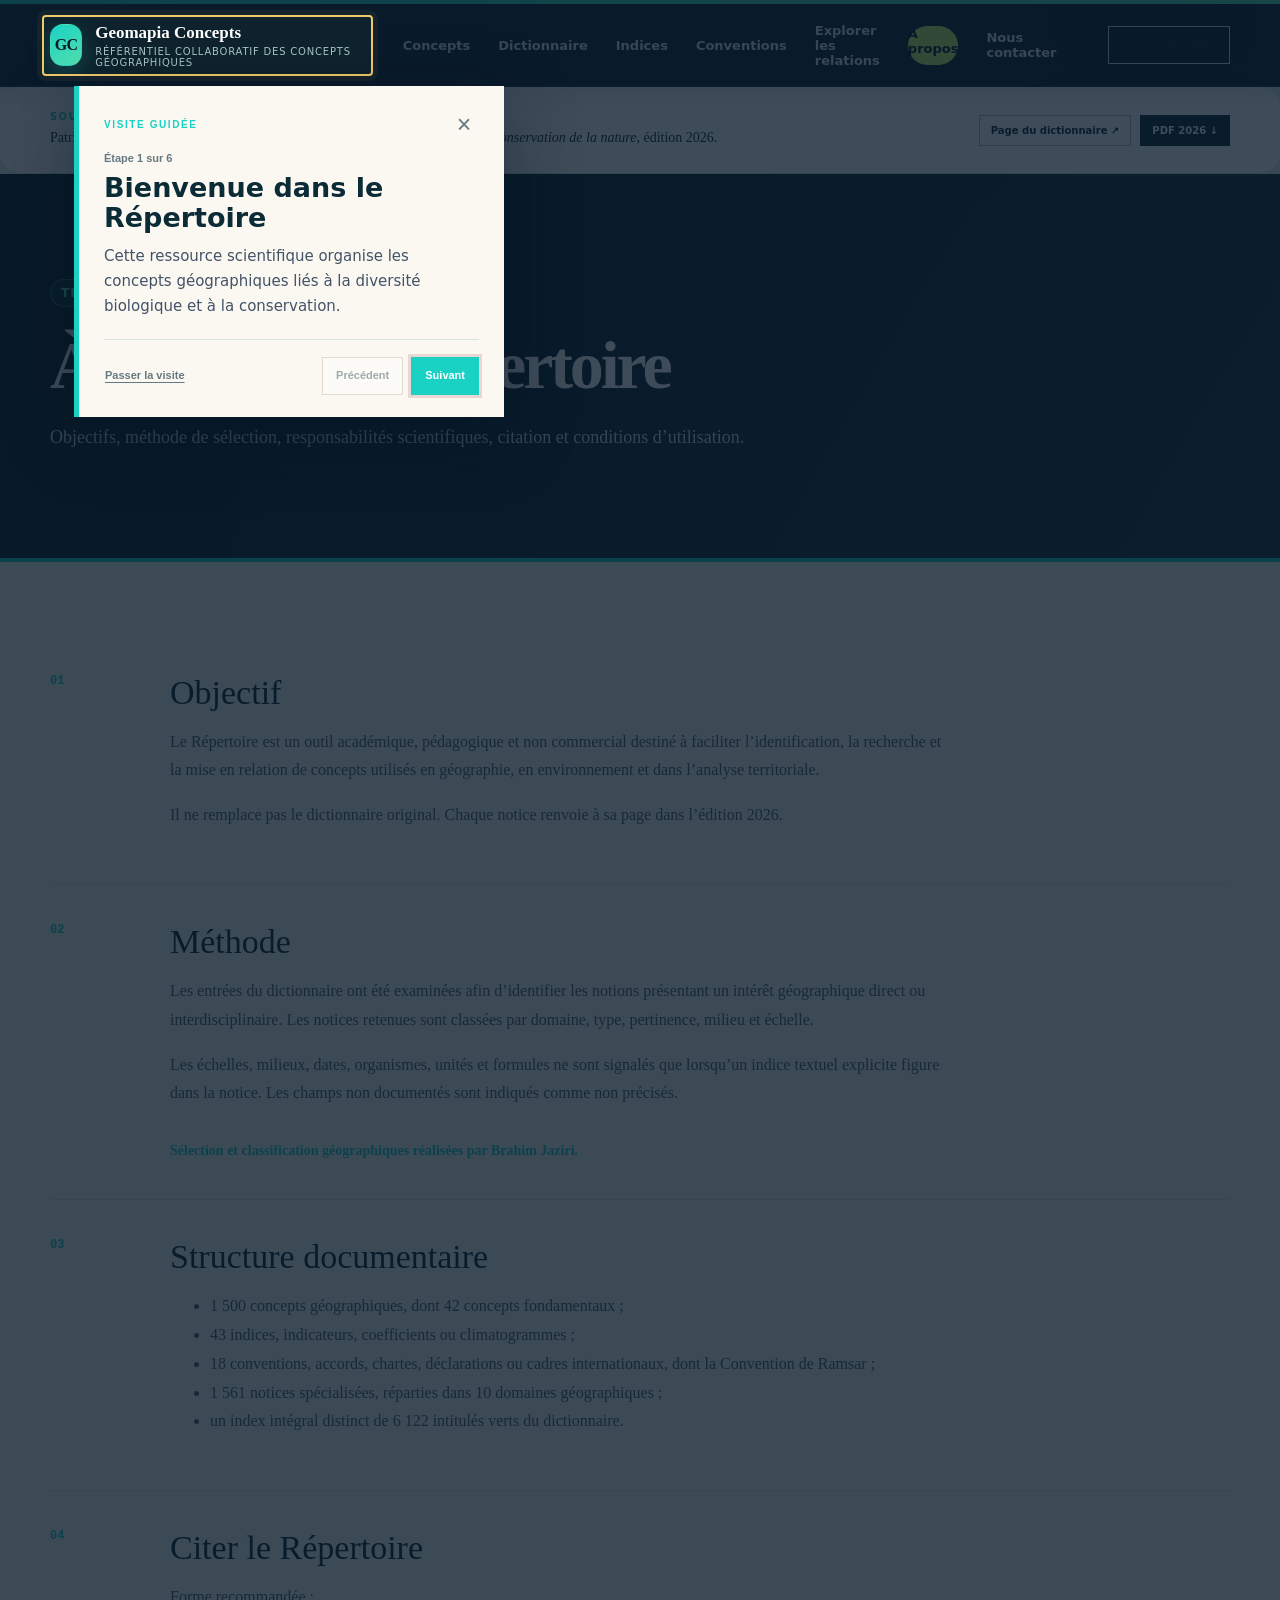
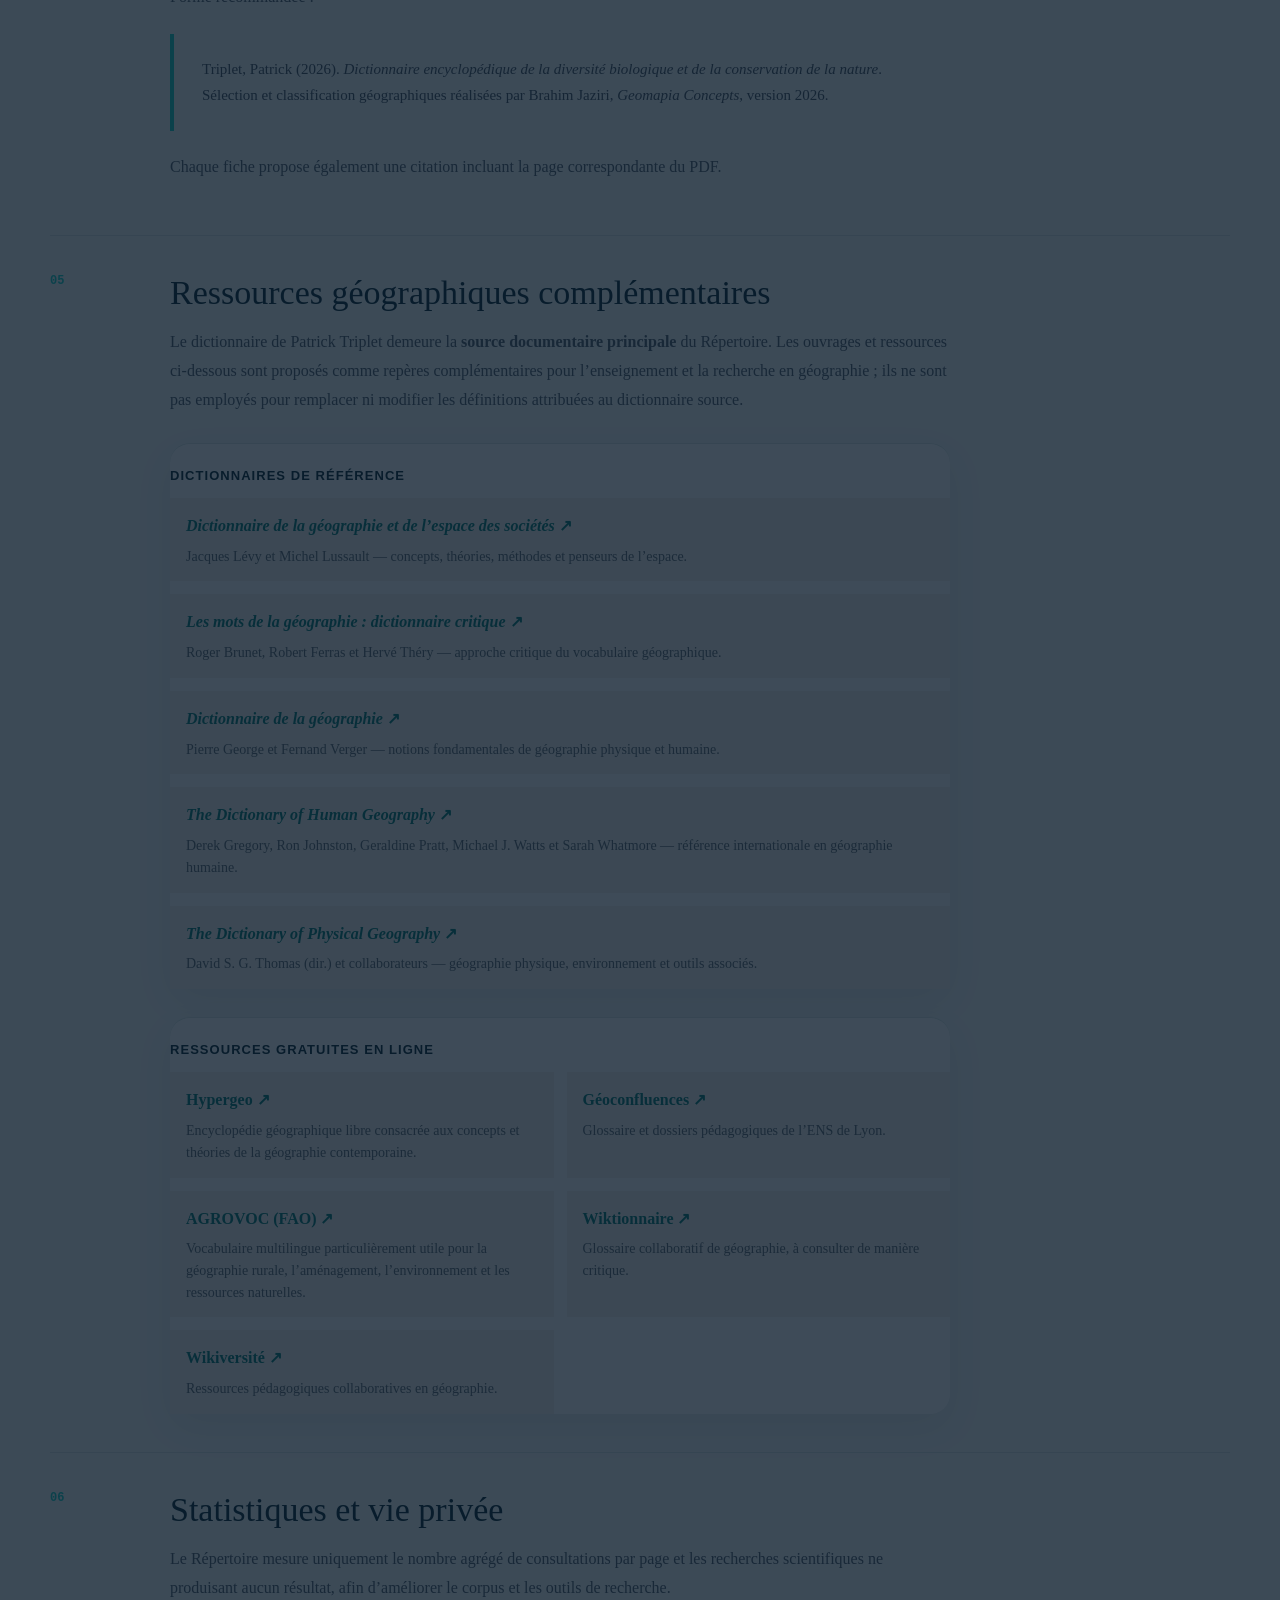
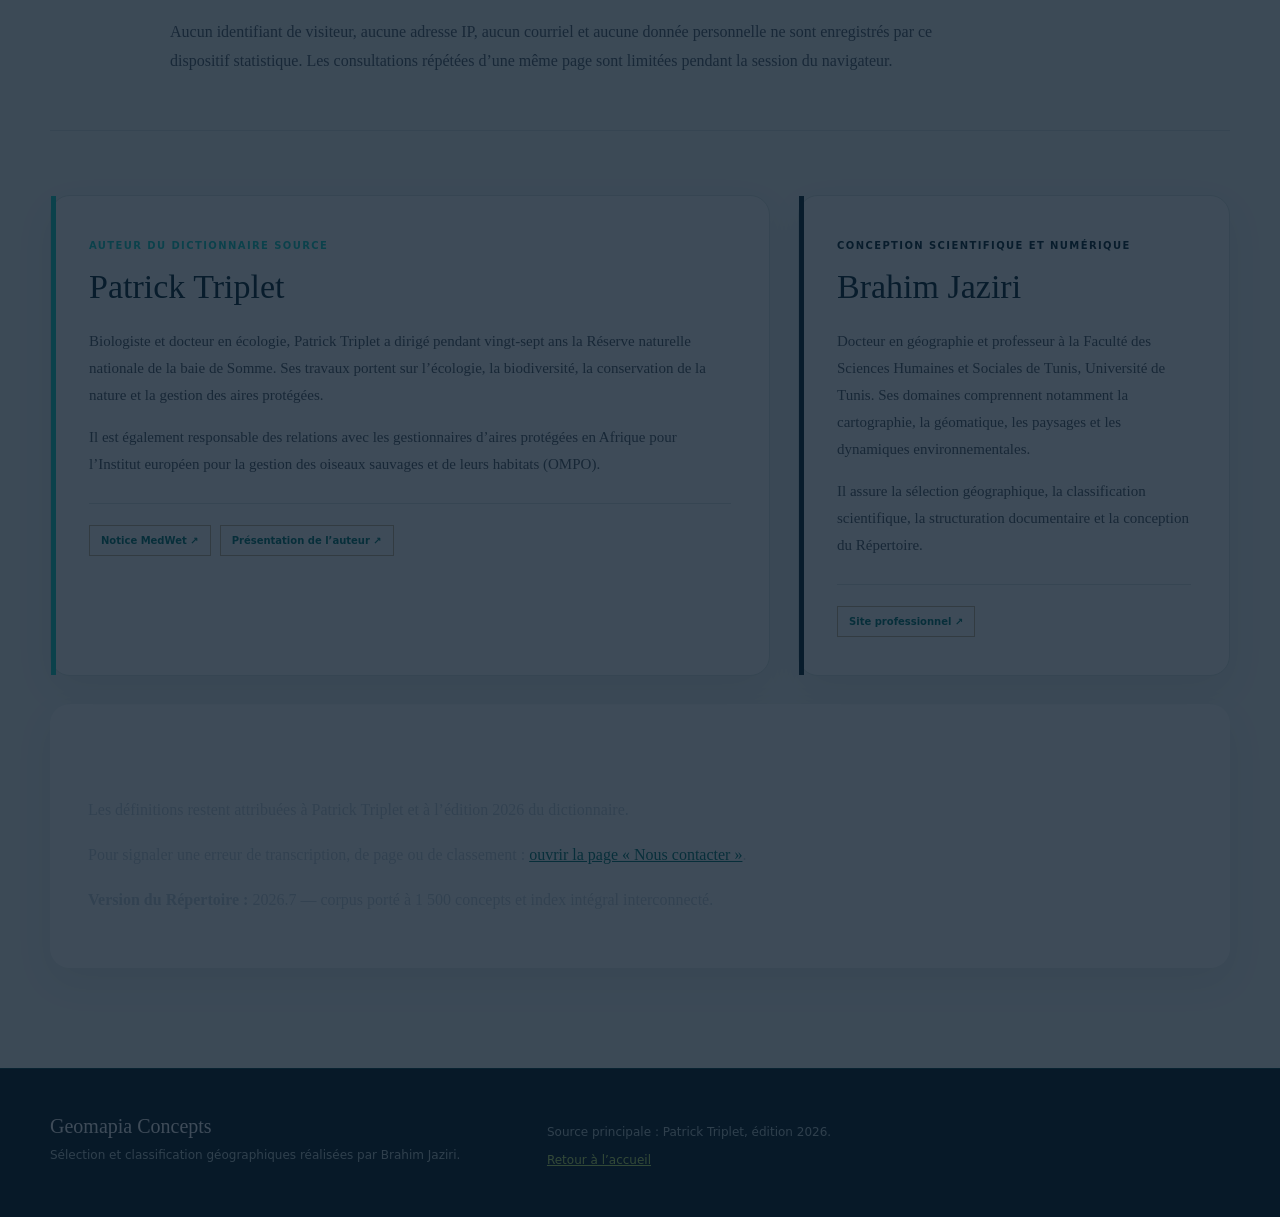
==== commit dbd56fa6: "Add files via upload" ====
--- a/apropos.html
+++ b/apropos.html
@@ -3,16 +3,16 @@
   <head>
     <meta charset="UTF-8" />
     <meta name="viewport" content="width=device-width, initial-scale=1.0" />
-    <meta name="description" content="Objectifs, auteurs, méthode, sources et conditions d’utilisation du Répertoire géographique de la diversité biologique et de la conservation." />
-    <title>À propos | Répertoire géographique</title>
-    <link rel="stylesheet" href="./styles.css?v=20260730-11" />
+    <meta name="description" content="Objectifs, auteurs, méthode, sources et conditions d’utilisation du Geomapia Concepts." />
+    <title>À propos | Geomapia Concepts</title>
+    <link rel="stylesheet" href="./styles.css?v=20260805-geomapia-final" />
     <script src="./suggestions-config.js?v=20260730-4"></script>
     <script src="./navigation.js?v=20260730-3" defer></script>
     <script src="./analytics.js?v=20260730-1" defer></script>
     <script src="./tour.js?v=20260730-3" defer></script>
   </head>
   <body>
-    <header class="masthead"><div class="masthead-line"></div><div class="shell nav"><a class="brand" href="./index.html"><span class="brand-mark">RG</span><span><strong>Répertoire géographique</strong><small>Diversité biologique • conservation</small></span></a><nav><a href="./concepts.html">Concepts</a><a href="./dictionnaire.html">Dictionnaire</a><a href="./indices.html">Indices</a><a href="./conventions.html">Conventions</a><a href="./relations.html">Explorer les relations</a><a class="active" href="./apropos.html">À propos</a><a href="./contact.html">Nous contacter</a></nav></div></header>
+    <header class="masthead"><div class="masthead-line"></div><div class="shell nav"><a class="brand" href="./index.html"><span class="brand-mark">GC</span><span><strong>Geomapia Concepts</strong><small>Référentiel collaboratif des concepts géographiques</small></span></a><nav><a href="./concepts.html">Concepts</a><a href="./dictionnaire.html">Dictionnaire</a><a href="./indices.html">Indices</a><a href="./conventions.html">Conventions</a><a href="./relations.html">Explorer les relations</a><a class="active" href="./apropos.html">À propos</a><a href="./contact.html">Nous contacter</a></nav></div></header>
     <aside class="source-banner"><div class="shell source-banner-inner"><div><strong>Source principale</strong><span>Patrick Triplet, <i>Dictionnaire encyclopédique de la diversité biologique et de la conservation de la nature</i>, édition 2026.</span></div><div class="source-links"><a href="https://laccreteil.fr/spip.php?article551" target="_blank" rel="noreferrer">Page du dictionnaire ↗</a><a href="https://www.ffem.fr/sites/ffem/files/2026-03/dictionnaire_triplet_2026.pdf" target="_blank" rel="noreferrer">PDF 2026 ↓</a></div></div></aside>
     <main>
       <section class="about-hero"><div class="shell"><p class="eyebrow">Transparence scientifique</p><h1>À propos du Répertoire</h1><p>Objectifs, méthode de sélection, responsabilités scientifiques, citation et conditions d’utilisation.</p></div></section>
@@ -20,7 +20,7 @@
         <article class="about-lead"><span>01</span><div><h2>Objectif</h2><p>Le Répertoire est un outil académique, pédagogique et non commercial destiné à faciliter l’identification, la recherche et la mise en relation de concepts utilisés en géographie, en environnement et dans l’analyse territoriale.</p><p>Il ne remplace pas le dictionnaire original. Chaque notice renvoie à sa page dans l’édition 2026.</p></div></article>
         <article class="about-lead"><span>02</span><div><h2>Méthode</h2><p>Les entrées du dictionnaire ont été examinées afin d’identifier les notions présentant un intérêt géographique direct ou interdisciplinaire. Les notices retenues sont classées par domaine, type, pertinence, milieu et échelle.</p><p>Les échelles, milieux, dates, organismes, unités et formules ne sont signalés que lorsqu’un indice textuel explicite figure dans la notice. Les champs non documentés sont indiqués comme non précisés.</p><strong class="signature-statement">Sélection et classification géographiques réalisées par Brahim Jaziri.</strong></div></article>
         <article class="about-lead"><span>03</span><div><h2>Structure documentaire</h2><ul><li>1 500 concepts géographiques, dont 42 concepts fondamentaux ;</li><li>43 indices, indicateurs, coefficients ou climatogrammes ;</li><li>18 conventions, accords, chartes, déclarations ou cadres internationaux, dont la Convention de Ramsar ;</li><li>1 561 notices spécialisées, réparties dans 10 domaines géographiques ;</li><li>un index intégral distinct de 6 122 intitulés verts du dictionnaire.</li></ul></div></article>
-        <article class="about-lead"><span>04</span><div><h2>Citer le Répertoire</h2><p>Forme recommandée :</p><blockquote>Triplet, Patrick (2026). <i>Dictionnaire encyclopédique de la diversité biologique et de la conservation de la nature</i>. Sélection et classification géographiques réalisées par Brahim Jaziri, <i>Répertoire géographique de la diversité biologique et de la conservation</i>, version 2026.</blockquote><p>Chaque fiche propose également une citation incluant la page correspondante du PDF.</p></div></article>
+        <article class="about-lead"><span>04</span><div><h2>Citer le Répertoire</h2><p>Forme recommandée :</p><blockquote>Triplet, Patrick (2026). <i>Dictionnaire encyclopédique de la diversité biologique et de la conservation de la nature</i>. Sélection et classification géographiques réalisées par Brahim Jaziri, <i>Geomapia Concepts</i>, version 2026.</blockquote><p>Chaque fiche propose également une citation incluant la page correspondante du PDF.</p></div></article>
         <article class="about-lead reference-resources"><span>05</span><div><h2>Ressources géographiques complémentaires</h2><p>Le dictionnaire de Patrick Triplet demeure la <strong>source documentaire principale</strong> du Répertoire. Les ouvrages et ressources ci-dessous sont proposés comme repères complémentaires pour l’enseignement et la recherche en géographie ; ils ne sont pas employés pour remplacer ni modifier les définitions attribuées au dictionnaire source.</p><div class="reference-group"><h3>Dictionnaires de référence</h3><ul class="reference-list"><li><a href="https://www.gibert.com/dictionnaire-de-la-geographie-et-de-l-espace-des-societes-5236250.html" target="_blank" rel="noreferrer"><strong><i>Dictionnaire de la géographie et de l’espace des sociétés</i> ↗</strong></a><span>Jacques Lévy et Michel Lussault — concepts, théories, méthodes et penseurs de l’espace.</span></li><li><a href="https://www.mgm.fr/PUB/dico.html" target="_blank" rel="noreferrer"><strong><i>Les mots de la géographie : dictionnaire critique</i> ↗</strong></a><span>Roger Brunet, Robert Ferras et Hervé Théry — approche critique du vocabulaire géographique.</span></li><li><a href="https://bibliotheque.uasz.sn/index.php?dcote=910&id=10&lcote=3&location=1&lvl=section_see&main=&nb_per_page_custom=100&nbr_lignes=187&nc=0&page=1&plettreaut=&ssub=0" target="_blank" rel="noreferrer"><strong><i>Dictionnaire de la géographie</i> ↗</strong></a><span>Pierre George et Fernand Verger — notions fondamentales de géographie physique et humaine.</span></li><li><a href="https://www.wiley-vch.de/en/areas-interest/natural-sciences/the-dictionary-of-human-geography-978-1-4051-3287-9" target="_blank" rel="noreferrer"><strong><i>The Dictionary of Human Geography</i> ↗</strong></a><span>Derek Gregory, Ron Johnston, Geraldine Pratt, Michael J. Watts et Sarah Whatmore — référence internationale en géographie humaine.</span></li><li><a href="https://onlinelibrary.wiley.com/doi/book/10.1002/9781118782323" target="_blank" rel="noreferrer"><strong><i>The Dictionary of Physical Geography</i> ↗</strong></a><span>David S. G. Thomas (dir.) et collaborateurs — géographie physique, environnement et outils associés.</span></li></ul></div><div class="reference-group"><h3>Ressources gratuites en ligne</h3><ul class="reference-list reference-list-compact"><li><a href="https://hypergeo.eu/home/" target="_blank" rel="noreferrer"><strong>Hypergeo ↗</strong></a><span>Encyclopédie géographique libre consacrée aux concepts et théories de la géographie contemporaine.</span></li><li><a href="https://geoconfluences.ens-lyon.fr/glossaire" target="_blank" rel="noreferrer"><strong>Géoconfluences ↗</strong></a><span>Glossaire et dossiers pédagogiques de l’ENS de Lyon.</span></li><li><a href="https://www.fao.org/agrovoc" target="_blank" rel="noreferrer"><strong>AGROVOC (FAO) ↗</strong></a><span>Vocabulaire multilingue particulièrement utile pour la géographie rurale, l’aménagement, l’environnement et les ressources naturelles.</span></li><li><a href="https://fr.wiktionary.org/wiki/Annexe:Glossaire_de_g%C3%A9ographie" target="_blank" rel="noreferrer"><strong>Wiktionnaire ↗</strong></a><span>Glossaire collaboratif de géographie, à consulter de manière critique.</span></li><li><a href="https://fr.wikiversity.org/wiki/G%C3%A9ographie" target="_blank" rel="noreferrer"><strong>Wikiversité ↗</strong></a><span>Ressources pédagogiques collaboratives en géographie.</span></li></ul></div></div></article>
         <article class="about-lead"><span>06</span><div><h2>Statistiques et vie privée</h2><p>Le Répertoire mesure uniquement le nombre agrégé de consultations par page et les recherches scientifiques ne produisant aucun résultat, afin d’améliorer le corpus et les outils de recherche.</p><p>Aucun identifiant de visiteur, aucune adresse IP, aucun courriel et aucune donnée personnelle ne sont enregistrés par ce dispositif statistique. Les consultations répétées d’une même page sont limitées pendant la session du navigateur.</p></div></article>
 
@@ -32,6 +32,6 @@
         <article class="rights-panel"><h2>Droits, corrections et version</h2><p>Les définitions restent attribuées à Patrick Triplet et à l’édition 2026 du dictionnaire.</p><p>Pour signaler une erreur de transcription, de page ou de classement : <a href="./contact.html">ouvrir la page « Nous contacter »</a>.</p><p><strong>Version du Répertoire :</strong> 2026.7 — corpus porté à 1 500 concepts et index intégral interconnecté.</p></article>
       </section>
     </main>
-    <footer class="site-footer"><div class="shell"><div><strong>Répertoire géographique de la diversité biologique et de la conservation</strong><p>Sélection et classification géographiques réalisées par Brahim Jaziri.</p></div><div><p>Source principale : Patrick Triplet, édition 2026.</p><p><a href="./index.html">Retour à l’accueil</a></p></div></div></footer>
+    <footer class="site-footer"><div class="shell"><div><strong>Geomapia Concepts</strong><p>Sélection et classification géographiques réalisées par Brahim Jaziri.</p></div><div><p>Source principale : Patrick Triplet, édition 2026.</p><p><a href="./index.html">Retour à l’accueil</a></p></div></div></footer>
   </body>
 </html>
--- a/styles.css
+++ b/styles.css
@@ -1311,6 +1311,15 @@
 /* Page Concepts : recherche harmonisée avec la page Dictionnaire */
 .concepts-search-panel {
   margin-top: 1.5rem;
+  grid-template-columns: minmax(320px, 1fr) minmax(220px, 280px) 240px;
+}
+@media (max-width: 980px) {
+  .concepts-search-panel { grid-template-columns: 1fr 1fr; }
+  .concepts-search-panel .search-box { grid-column: 1 / -1; }
+}
+@media (max-width: 620px) {
+  .concepts-search-panel { grid-template-columns: 1fr; }
+  .concepts-search-panel .search-box { grid-column: auto; }
 }
 
 
@@ -1322,3 +1331,455 @@
 .relations-link { white-space: nowrap; }
 @media (max-width: 900px) { .relations-frame { min-height: 1120px; } }
 @media (max-width: 600px) { .relations-frame { min-height: 1280px; } }
+
+/* Relations v14 */
+.relations-external-action{display:flex;justify-content:flex-end;margin:0 0 .65rem}.relations-external-action .button{display:inline-flex;align-items:center;min-height:42px;padding:.65rem 1rem;background:#142b40;color:#fff;text-decoration:none;border:1px solid #142b40}.relations-external-action .button:hover{background:#8d2638;border-color:#8d2638}
+
+
+/* Version 18 — formules scientifiques */
+.modal-scientific-formulas {
+  border-top: 1px solid var(--line);
+  margin-top: 28px;
+  padding-top: 4px;
+}
+.modal-scientific-formulas[hidden] { display: none; }
+.modal-scientific-formulas .formula-intro {
+  color: var(--muted);
+  font-size: 13px;
+  line-height: 1.6;
+  margin: 0 0 16px;
+}
+.formula-list { display: grid; gap: 14px; }
+.formula-block {
+  background: #fffdf8;
+  border: 1px solid var(--line);
+  border-left: 4px solid var(--burgundy);
+  padding: 16px 18px;
+}
+.formula-block h4,
+.formula-variables-title {
+  color: var(--navy);
+  font: 700 14px/1.4 Georgia, "Times New Roman", serif;
+  margin: 0 0 10px;
+}
+.formula-expression {
+  color: var(--ink);
+  font-size: 18px;
+  min-height: 48px;
+  overflow-x: auto;
+  padding: 8px 4px;
+  text-align: center;
+}
+.formula-note {
+  color: var(--muted);
+  font-size: 12px;
+  margin: 8px 0 0;
+}
+.formula-variables-title { margin-top: 20px; }
+.formula-variables {
+  border-top: 1px solid var(--line);
+  margin: 0;
+}
+.formula-variables > div {
+  border-bottom: 1px solid var(--line);
+  display: grid;
+  gap: 14px;
+  grid-template-columns: 70px 1fr;
+  padding: 10px 0;
+}
+.formula-variables dt {
+  color: var(--burgundy);
+  font: 700 16px Georgia, "Times New Roman", serif;
+}
+.formula-variables dd {
+  color: var(--ink);
+  font: 14px/1.55 Georgia, "Times New Roman", serif;
+  margin: 0;
+}
+.formula-render-fallback .formula-expression {
+  font-family: Consolas, "Courier New", monospace;
+  font-size: 13px;
+  white-space: pre-wrap;
+}
+@media (max-width: 620px) {
+  .formula-block { padding: 14px 12px; }
+  .formula-expression { font-size: 16px; text-align: left; }
+  .formula-variables > div { grid-template-columns: 52px 1fr; }
+}
+
+
+/* Harmonisation 2026 : domaine + sous-domaine */
+.concepts-search-panel {
+  grid-template-columns: minmax(280px, 1.65fr) minmax(190px, .9fr) minmax(190px, .9fr) minmax(170px, .75fr);
+}
+.notice-classification {
+  display: flex; flex-wrap: wrap; gap: 6px; margin: 8px 0 0;
+}
+.notice-classification span {
+  display: inline-flex; align-items: center; min-height: 26px; padding: 4px 8px;
+  border: 1px solid var(--line, #d9d1c3); background: #f8f4ec;
+  color: var(--navy, #18324a); font-size: 11px; line-height: 1.25;
+}
+.notice-classification .subdomain { background: #fff; color: #5d6873; }
+@media (max-width: 1050px) {
+  .concepts-search-panel { grid-template-columns: 1fr 1fr; }
+  .concepts-search-panel .search-box { grid-column: 1 / -1; }
+}
+@media (max-width: 680px) {
+  .concepts-search-panel { grid-template-columns: 1fr; }
+  .concepts-search-panel .search-box { grid-column: auto; }
+}
+
+/* ==========================================================================
+   GEOMAPIA CONCEPTS — IDENTITÉ VISUELLE VALIDÉE
+   Ajoutée le 05/08/2026
+   Les fonctions, les données et la structure d’origine sont conservées.
+   ========================================================================== */
+
+:root{
+  --gc-navy:#071c27;
+  --gc-navy-2:#0b2c36;
+  --gc-teal:#1ad2c4;
+  --gc-mint:#53e1b2;
+  --gc-lime:#c9f36b;
+  --gc-paper:#f4f8f7;
+  --gc-white:#ffffff;
+  --gc-ink:#17313a;
+  --gc-muted:#657981;
+  --gc-line:#d8e5e2;
+  --gc-shadow:0 18px 48px rgba(7,28,39,.10);
+  --gc-radius:20px;
+
+  --ink:var(--gc-ink);
+  --navy:var(--gc-navy-2);
+  --navy-deep:var(--gc-navy);
+  --burgundy:var(--gc-teal);
+  --paper:var(--gc-paper);
+  --cream:#fbfdfd;
+  --line:var(--gc-line);
+  --muted:var(--gc-muted);
+  --green:#0b756d;
+}
+
+html{
+  background:var(--gc-paper);
+}
+
+body{
+  color:var(--gc-ink);
+  background:
+    radial-gradient(circle at 90% 0,rgba(26,210,196,.10),transparent 26rem),
+    var(--gc-paper) !important;
+  font-family:Inter,ui-sans-serif,system-ui,-apple-system,"Segoe UI",sans-serif;
+}
+
+/* EN-TÊTE */
+.masthead{
+  color:#fff !important;
+  background:rgba(7,28,39,.97) !important;
+  border-bottom:1px solid rgba(255,255,255,.08) !important;
+  box-shadow:0 8px 26px rgba(7,28,39,.10);
+  backdrop-filter:blur(12px);
+}
+
+.masthead-line{
+  background:linear-gradient(90deg,var(--gc-teal),var(--gc-mint)) !important;
+}
+
+.brand-mark{
+  color:var(--gc-navy) !important;
+  background:linear-gradient(145deg,var(--gc-teal),var(--gc-mint)) !important;
+  border-color:transparent !important;
+  border-radius:13px !important;
+  box-shadow:0 8px 22px rgba(26,210,196,.22);
+}
+
+.brand strong,
+.masthead .brand strong{
+  color:#fff !important;
+}
+
+.brand small,
+.masthead .brand small{
+  color:#a9c6c7 !important;
+}
+
+.masthead nav a,
+.masthead .nav a{
+  color:#dbe9e9 !important;
+  border-radius:999px !important;
+  border-color:transparent !important;
+  transition:background .18s ease,color .18s ease;
+}
+
+.masthead nav a:hover,
+.masthead nav a:focus-visible,
+.masthead nav a.active,
+.masthead .nav a:hover,
+.masthead .nav a:focus-visible,
+.masthead .nav a.active,
+.masthead .nav a[aria-current="page"]{
+  color:var(--gc-navy) !important;
+  background:var(--gc-lime) !important;
+  border-color:var(--gc-lime) !important;
+  text-decoration:none !important;
+}
+
+/* BANNIÈRES */
+.catalogue-hero,
+.about-hero,
+.contact-hero,
+.convention-hero,
+.dictionary-hero,
+.indicator-hero,
+.news-hero,
+.relations-hero,
+.hero{
+  color:#fff !important;
+  background:
+    linear-gradient(120deg,rgba(7,28,39,.995),rgba(11,44,54,.96)) !important;
+  border-bottom:4px solid var(--gc-teal) !important;
+}
+
+.catalogue-hero h1,
+.about-hero h1,
+.contact-hero h1,
+.convention-hero h1,
+.dictionary-hero h1,
+.indicator-hero h1,
+.news-hero h1,
+.relations-hero h1,
+.hero h1{
+  color:#fff !important;
+  font-weight:800;
+  letter-spacing:-.045em;
+}
+
+.catalogue-hero p:not(.eyebrow),
+.about-hero p:not(.eyebrow),
+.contact-hero p:not(.eyebrow),
+.convention-hero p:not(.eyebrow),
+.dictionary-hero p:not(.eyebrow),
+.indicator-hero p:not(.eyebrow),
+.news-hero p:not(.eyebrow),
+.relations-hero p:not(.eyebrow),
+.hero-subtitle{
+  color:#cfdfdf !important;
+}
+
+.eyebrow{
+  display:inline-flex;
+  width:fit-content;
+  align-items:center;
+  padding:6px 10px;
+  border:1px solid rgba(83,225,178,.35) !important;
+  border-radius:999px;
+  color:var(--gc-mint) !important;
+  background:rgba(83,225,178,.08) !important;
+  font-size:.76rem;
+  font-weight:900;
+  letter-spacing:.08em;
+  text-transform:uppercase;
+}
+
+.catalogue-number{
+  border-left-color:rgba(255,255,255,.23) !important;
+}
+.catalogue-number strong{color:#fff !important}
+.catalogue-number span{color:var(--gc-lime) !important}
+
+/* CARTES ET PANNEAUX */
+.card,
+.contact-card,
+.method-card,
+.profile-card,
+.chart-card,
+.search-panel,
+.concepts-search-panel,
+.dictionary-search-panel,
+.newsletter-panel,
+.rights-panel,
+.relations-frame,
+.relations-validated-card,
+.reference-group,
+.source-banner,
+.advanced-filters{
+  border-color:var(--gc-line) !important;
+  border-radius:var(--gc-radius) !important;
+  background:#fff !important;
+  box-shadow:0 14px 38px rgba(7,28,39,.07) !important;
+}
+
+.card:hover,
+.contact-card:hover,
+.method-card:hover,
+.profile-card:hover,
+.relations-validated-card:hover{
+  border-color:rgba(26,210,196,.55) !important;
+}
+
+/* BOUTONS */
+.btn,
+.button,
+.primary-button,
+.contact-submit{
+  border-radius:13px !important;
+}
+
+.btn-primary,
+.primary-button,
+.contact-submit{
+  color:var(--gc-navy) !important;
+  background:var(--gc-lime) !important;
+  border-color:var(--gc-lime) !important;
+  box-shadow:none !important;
+}
+
+.btn-primary:hover,
+.primary-button:hover,
+.contact-submit:hover{
+  color:var(--gc-navy) !important;
+  background:#b8ea5e !important;
+  border-color:#b8ea5e !important;
+}
+
+.btn-ghost,
+.button:not(.primary-button){
+  color:var(--gc-navy) !important;
+  background:#fff !important;
+  border-color:#c9d8d5 !important;
+}
+
+.btn-ghost:hover{
+  border-color:var(--gc-teal) !important;
+  background:#edf6f4 !important;
+}
+
+/* CHAMPS */
+input,
+select,
+textarea,
+.form-control,
+.form-select{
+  color:var(--gc-ink) !important;
+  background:#fbfdfd !important;
+  border-color:#c7d7d3 !important;
+  border-radius:13px !important;
+}
+
+input:focus,
+select:focus,
+textarea:focus,
+.form-control:focus,
+.form-select:focus{
+  border-color:var(--gc-teal) !important;
+  box-shadow:0 0 0 3px rgba(26,210,196,.15) !important;
+  outline:none !important;
+}
+
+.form-check-input:checked{
+  background-color:var(--gc-teal) !important;
+  border-color:var(--gc-teal) !important;
+}
+
+/* BADGES ET REPÈRES */
+.badge,
+.relations-validated-badge,
+.method-label,
+.profile-role{
+  border-radius:999px !important;
+}
+
+.relations-validated-badge{
+  color:var(--gc-navy) !important;
+  background:var(--gc-lime) !important;
+  border-color:var(--gc-lime) !important;
+}
+
+/* ALPHABET, PAGINATION ET ÉTATS ACTIFS */
+.alphabet-filter button.active,
+.concept-alphabet button.active,
+.pagination button.active,
+.dictionary-pagination button.active,
+.is-selected{
+  color:var(--gc-navy) !important;
+  background:var(--gc-lime) !important;
+  border-color:var(--gc-lime) !important;
+}
+
+/* TABLEAUX */
+table{
+  background:#fff;
+  border-color:var(--gc-line) !important;
+}
+
+thead,
+th{
+  color:#fff !important;
+  background:var(--gc-navy-2) !important;
+}
+
+td{
+  border-color:var(--gc-line) !important;
+}
+
+tbody tr:hover{
+  background:#edf6f4 !important;
+}
+
+/* LIENS */
+main a:not(.btn):not(.button):not(.primary-button){
+  color:#087d75;
+}
+
+main a:not(.btn):not(.button):not(.primary-button):hover{
+  color:var(--gc-navy);
+}
+
+/* RELATIONS VALIDÉES : séparées et sobres */
+.relations-validated-head{
+  color:#fff !important;
+  background:var(--gc-navy) !important;
+}
+
+.relations-public-line-validated,
+.relations-public-line-exploratory{
+  border-color:var(--gc-ink) !important;
+}
+
+/* PIED DE PAGE */
+.site-footer{
+  color:#b9caca !important;
+  background:var(--gc-navy) !important;
+  border-top-color:rgba(26,210,196,.22) !important;
+}
+
+.site-footer strong{
+  color:#fff !important;
+}
+
+.site-footer a{
+  color:var(--gc-lime) !important;
+}
+
+/* RESPONSIVE */
+@media(max-width:760px){
+  .brand small,
+  .masthead .brand small{
+    max-width:225px;
+    white-space:normal;
+    line-height:1.25;
+  }
+
+  .catalogue-hero,
+  .about-hero,
+  .contact-hero,
+  .convention-hero,
+  .dictionary-hero,
+  .indicator-hero,
+  .news-hero,
+  .relations-hero,
+  .hero{
+    border-bottom-width:3px !important;
+  }
+}
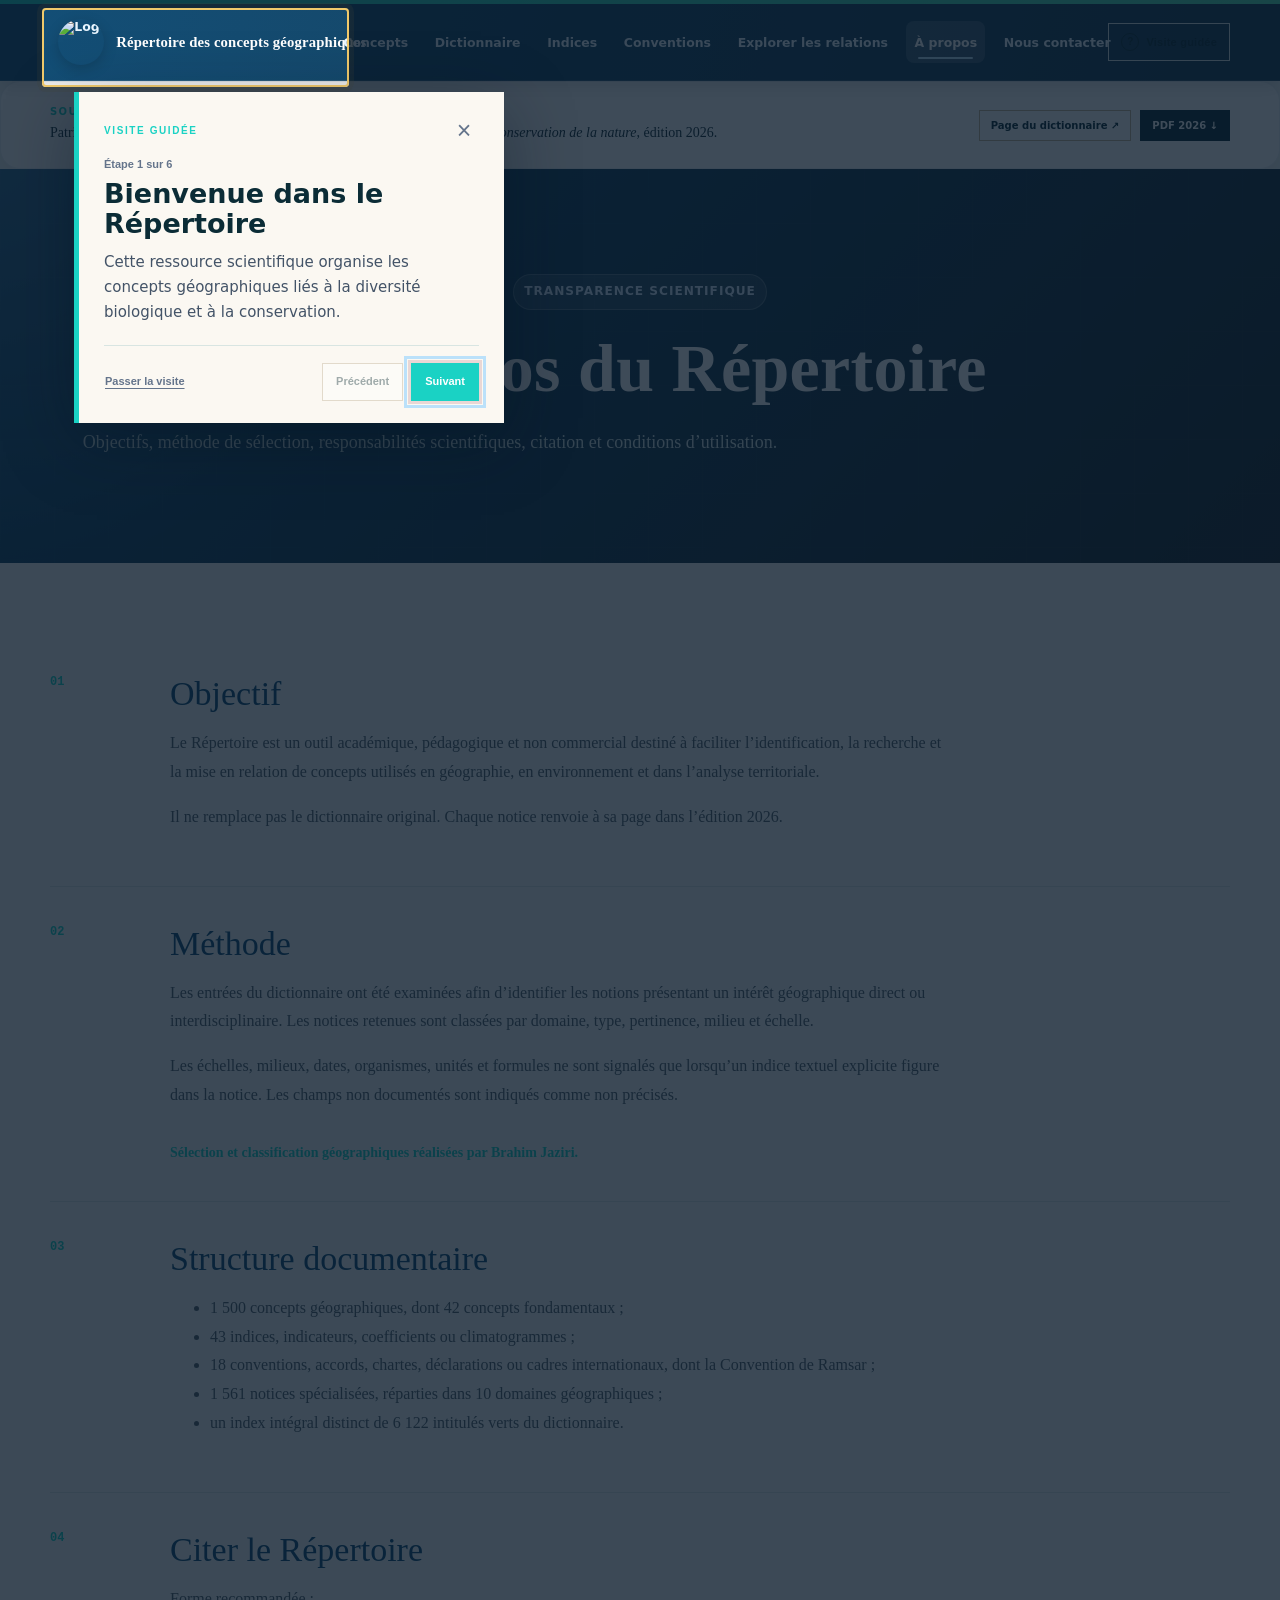
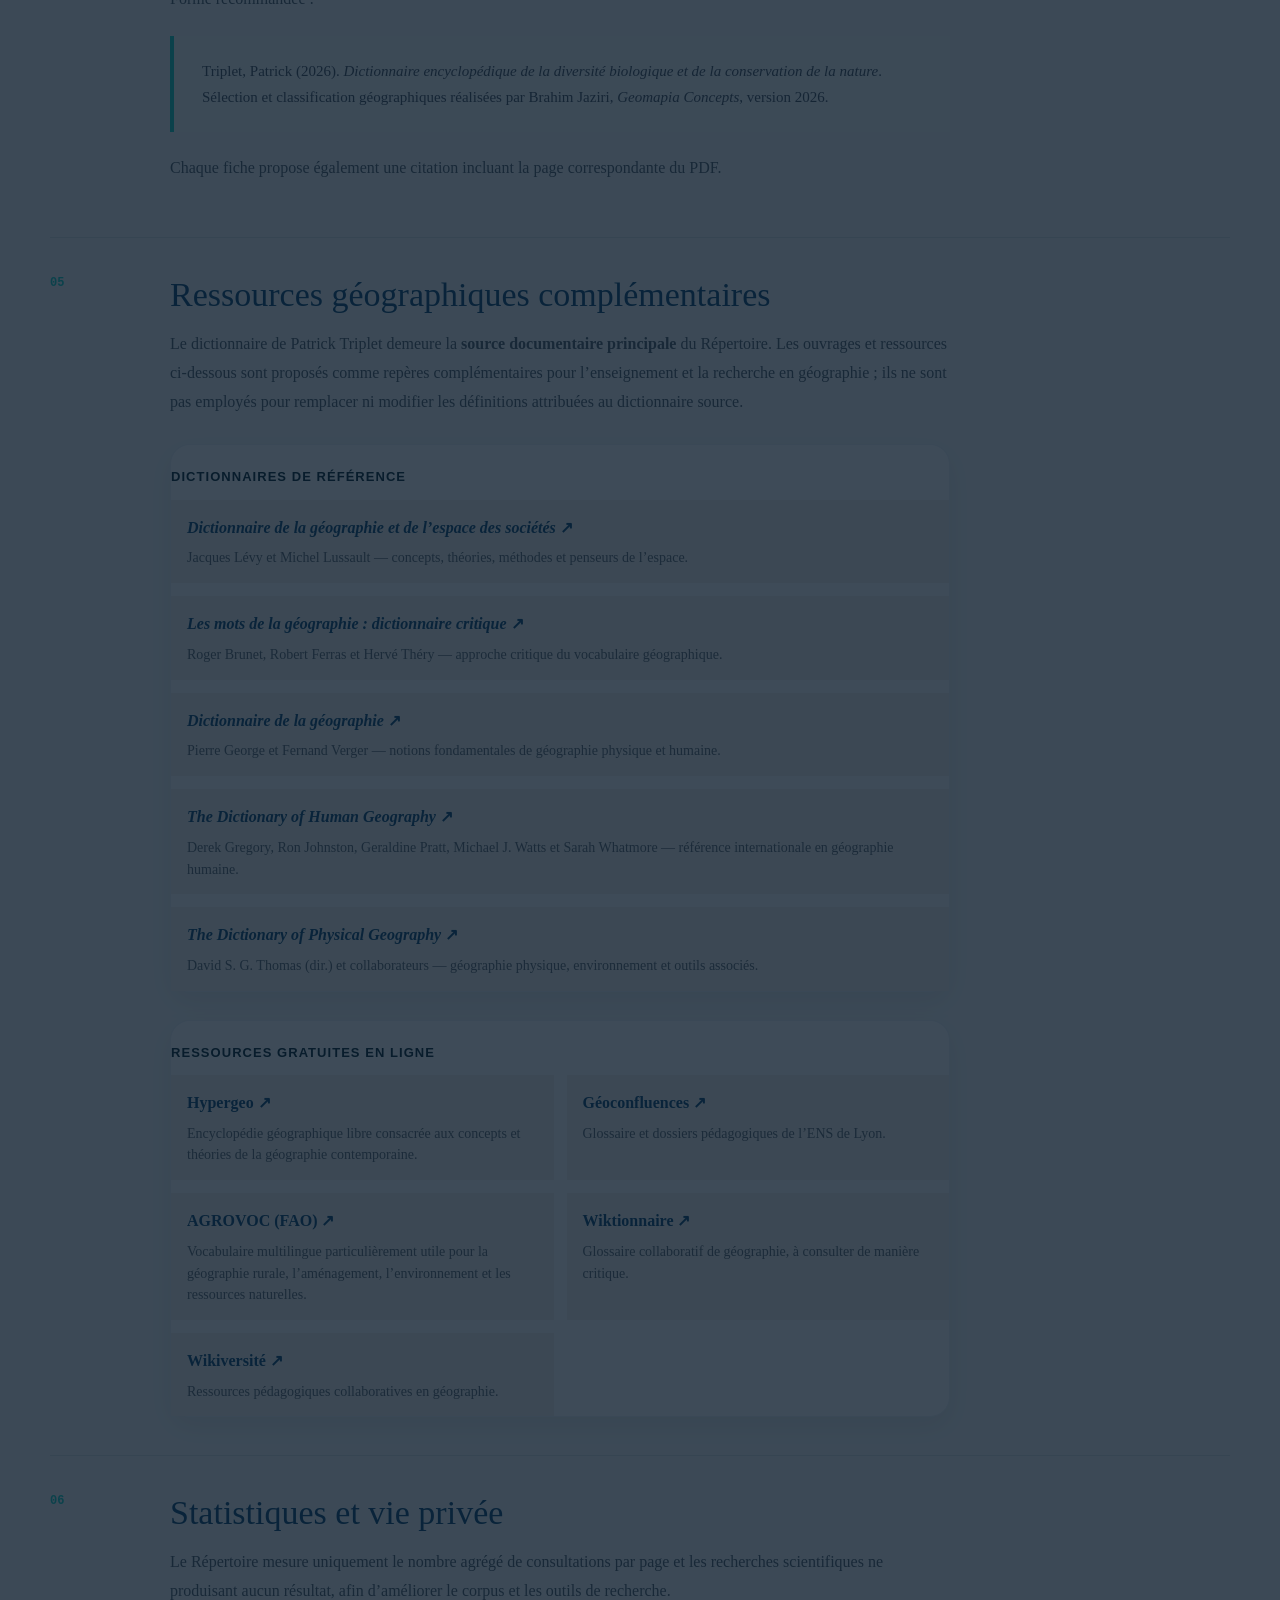
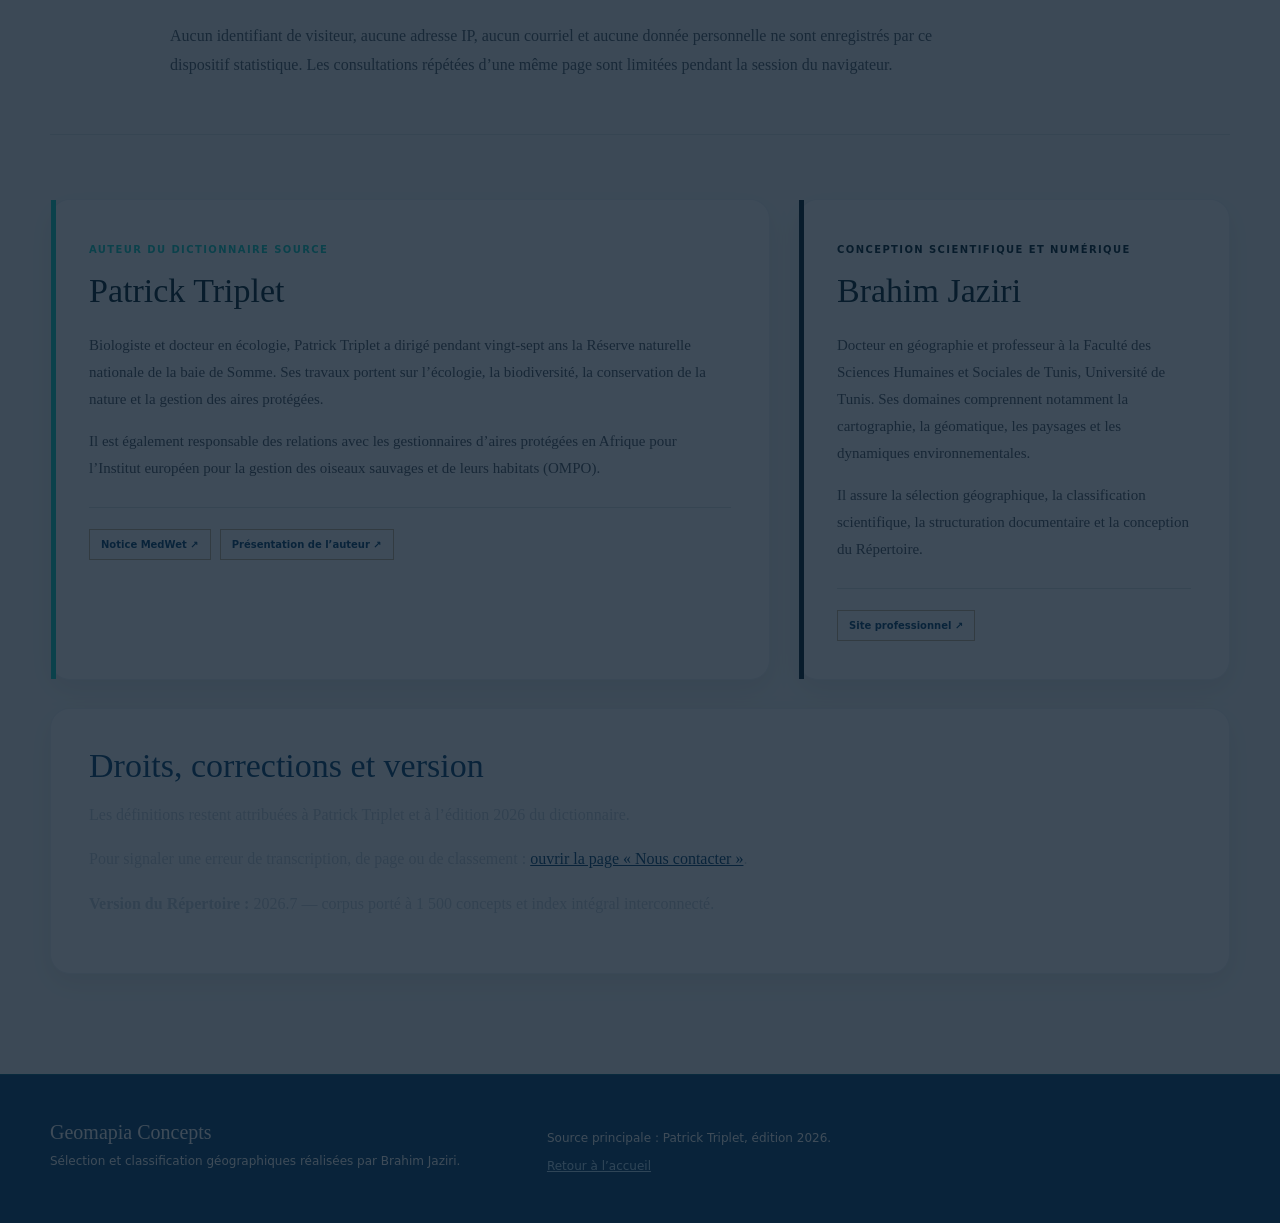
==== commit e2e4eeda: "Add files via upload" ====
--- a/apropos.html
+++ b/apropos.html
@@ -12,7 +12,7 @@
     <script src="./tour.js?v=20260730-3" defer></script>
   </head>
   <body>
-    <header class="masthead"><div class="masthead-line"></div><div class="shell nav"><a class="brand" href="./index.html"><span class="brand-mark">GC</span><span><strong>Geomapia Concepts</strong><small>Référentiel collaboratif des concepts géographiques</small></span></a><nav><a href="./concepts.html">Concepts</a><a href="./dictionnaire.html">Dictionnaire</a><a href="./indices.html">Indices</a><a href="./conventions.html">Conventions</a><a href="./relations.html">Explorer les relations</a><a class="active" href="./apropos.html">À propos</a><a href="./contact.html">Nous contacter</a></nav></div></header>
+    <header class="masthead"><div class="masthead-line"></div><div class="shell nav"><a class="brand" href="./index.html" aria-label="Répertoire des concepts géographiques"><img class="brand-logo" src="./assets/geomapia-logo.svg" alt="Logo Geomapia"><span class="brand-text"><strong>Répertoire des concepts géographiques</strong><small>Geomapia Concepts</small></span></a><nav><a href="./concepts.html">Concepts</a><a href="./dictionnaire.html">Dictionnaire</a><a href="./indices.html">Indices</a><a href="./conventions.html">Conventions</a><a href="./relations.html">Explorer les relations</a><a class="active" href="./apropos.html">À propos</a><a href="./contact.html">Nous contacter</a></nav></div></header>
     <aside class="source-banner"><div class="shell source-banner-inner"><div><strong>Source principale</strong><span>Patrick Triplet, <i>Dictionnaire encyclopédique de la diversité biologique et de la conservation de la nature</i>, édition 2026.</span></div><div class="source-links"><a href="https://laccreteil.fr/spip.php?article551" target="_blank" rel="noreferrer">Page du dictionnaire ↗</a><a href="https://www.ffem.fr/sites/ffem/files/2026-03/dictionnaire_triplet_2026.pdf" target="_blank" rel="noreferrer">PDF 2026 ↓</a></div></div></aside>
     <main>
       <section class="about-hero"><div class="shell"><p class="eyebrow">Transparence scientifique</p><h1>À propos du Répertoire</h1><p>Objectifs, méthode de sélection, responsabilités scientifiques, citation et conditions d’utilisation.</p></div></section>
--- a/styles.css
+++ b/styles.css
@@ -1783,3 +1783,475 @@
     border-bottom-width:3px !important;
   }
 }
+
+
+/* ==========================================================================
+   GEOMAPIA CONCEPTS — ALIGNEMENT VISUEL EXACT SUR GEOMAPIA
+   Sources : geomapia-navbar.css, geomapia-common.css et about.html fournis.
+   ========================================================================== */
+
+:root{
+  --gmn-primary:#0f4c75;
+  --gmn-primary-dark:#16384f;
+  --gmn-secondary:#3282b8;
+  --gmn-accent:#bbe1fa;
+  --gmn-success:#16a34a;
+  --gmn-white:#ffffff;
+  --gmn-text-light:#eaf6ff;
+  --gmn-border-light:rgba(255,255,255,.20);
+  --gmn-shadow:0 4px 18px rgba(0,0,0,.14);
+  --gc-bg:#f4f7f6;
+  --gc-text:#333333;
+  --gc-muted:#64748b;
+}
+
+/* NAVIGATION */
+.masthead{
+  position:sticky !important;
+  top:0;
+  z-index:4000;
+  width:100%;
+  color:var(--gmn-white) !important;
+  background:
+    linear-gradient(
+      110deg,
+      rgba(15,76,117,.985),
+      rgba(22,56,79,.985)
+    ) !important;
+  border-bottom:1px solid rgba(255,255,255,.10) !important;
+  box-shadow:var(--gmn-shadow) !important;
+  backdrop-filter:blur(12px);
+}
+
+.masthead-inner{
+  min-height:76px !important;
+}
+
+.brand-mark{
+  color:var(--gmn-primary) !important;
+  background:#ffffff !important;
+  border-radius:50% !important;
+  box-shadow:0 4px 14px rgba(0,0,0,.20) !important;
+}
+
+.brand strong,
+.masthead .brand strong{
+  color:#ffffff !important;
+}
+
+.brand small,
+.masthead .brand small{
+  color:#cfe9f8 !important;
+}
+
+/* Liens du menu */
+.masthead nav a,
+.masthead .nav a{
+  position:relative;
+  min-height:42px;
+  display:inline-flex;
+  align-items:center;
+  justify-content:center;
+  gap:.45rem;
+  padding:.60rem .72rem !important;
+  border:0 !important;
+  border-radius:8px !important;
+  color:var(--gmn-text-light) !important;
+  background:transparent !important;
+  font-size:.88rem !important;
+  font-weight:750 !important;
+  white-space:nowrap;
+  text-decoration:none !important;
+  box-shadow:none !important;
+  transition:
+    color .18s ease,
+    background-color .18s ease,
+    transform .18s ease !important;
+}
+
+.masthead nav a:hover,
+.masthead nav a:focus-visible,
+.masthead .nav a:hover,
+.masthead .nav a:focus-visible{
+  color:#ffffff !important;
+  background:rgba(255,255,255,.12) !important;
+  transform:none !important;
+}
+
+.masthead nav a.active,
+.masthead nav a[aria-current="page"],
+.masthead .nav a.active,
+.masthead .nav a[aria-current="page"]{
+  color:#ffffff !important;
+  background:rgba(255,255,255,.16) !important;
+}
+
+.masthead nav a.active::after,
+.masthead nav a[aria-current="page"]::after,
+.masthead .nav a.active::after,
+.masthead .nav a[aria-current="page"]::after{
+  content:"";
+  position:absolute;
+  right:.75rem;
+  bottom:.25rem;
+  left:.75rem;
+  height:2px;
+  border-radius:999px;
+  background:var(--gmn-accent);
+}
+
+/* BANNIÈRES DES PAGES */
+.catalogue-hero,
+.about-hero,
+.contact-hero,
+.convention-hero,
+.dictionary-hero,
+.indicator-hero,
+.news-hero,
+.relations-hero,
+.hero{
+  position:relative;
+  isolation:isolate;
+  overflow:hidden;
+  color:#ffffff !important;
+  background:
+    radial-gradient(circle at top left,rgba(187,225,250,.20),transparent 30%),
+    linear-gradient(135deg,#0f4c75,#1b262c) !important;
+  border-bottom:0 !important;
+  text-align:center;
+}
+
+.catalogue-hero::after,
+.about-hero::after,
+.contact-hero::after,
+.convention-hero::after,
+.dictionary-hero::after,
+.indicator-hero::after,
+.news-hero::after,
+.relations-hero::after,
+.hero::after{
+  content:"";
+  position:absolute;
+  inset:0;
+  z-index:-1;
+  opacity:.09;
+  background-image:
+    linear-gradient(rgba(255,255,255,.13) 1px,transparent 1px),
+    linear-gradient(90deg,rgba(255,255,255,.13) 1px,transparent 1px);
+  background-size:54px 54px;
+}
+
+.catalogue-hero h1,
+.about-hero h1,
+.contact-hero h1,
+.convention-hero h1,
+.dictionary-hero h1,
+.indicator-hero h1,
+.news-hero h1,
+.relations-hero h1,
+.hero h1{
+  color:#ffffff !important;
+  font-weight:900 !important;
+  letter-spacing:.3px !important;
+}
+
+.catalogue-hero p,
+.about-hero p,
+.contact-hero p,
+.convention-hero p,
+.dictionary-hero p,
+.indicator-hero p,
+.news-hero p,
+.relations-hero p,
+.hero p{
+  color:#dbeafe !important;
+  line-height:1.8 !important;
+}
+
+/* Le badge supérieur devient plus sobre */
+.eyebrow{
+  color:#dbeafe !important;
+  background:rgba(255,255,255,.10) !important;
+  border:1px solid rgba(255,255,255,.20) !important;
+  border-radius:999px !important;
+}
+
+/* BOUTONS PRINCIPAUX — style Adhérer */
+.btn-primary,
+.primary-button,
+.contact-submit,
+button[type="submit"]:not(.btn-ghost):not(.secondary-button),
+a.primary-button,
+a.btn-primary{
+  min-height:43px !important;
+  display:inline-flex !important;
+  align-items:center !important;
+  justify-content:center !important;
+  gap:.45rem !important;
+  padding:.62rem .92rem !important;
+  border:1px solid transparent !important;
+  border-radius:9px !important;
+  color:#ffffff !important;
+  background:linear-gradient(135deg,#16a34a,#2563eb) !important;
+  box-shadow:0 7px 18px rgba(37,99,235,.24) !important;
+  font-size:.86rem !important;
+  font-weight:850 !important;
+  text-decoration:none !important;
+  transition:.18s ease !important;
+}
+
+.btn-primary:hover,
+.primary-button:hover,
+.contact-submit:hover,
+button[type="submit"]:not(.btn-ghost):not(.secondary-button):hover,
+a.primary-button:hover,
+a.btn-primary:hover{
+  color:#ffffff !important;
+  filter:brightness(1.06);
+  transform:translateY(-1px);
+  box-shadow:0 10px 22px rgba(37,99,235,.30) !important;
+}
+
+/* BOUTONS SECONDAIRES — style Connexion */
+.btn-ghost,
+.secondary-button{
+  min-height:43px !important;
+  display:inline-flex !important;
+  align-items:center !important;
+  justify-content:center !important;
+  gap:.45rem !important;
+  padding:.62rem .92rem !important;
+  border:1px solid var(--gmn-border-light) !important;
+  border-radius:9px !important;
+  color:#ffffff !important;
+  background:rgba(255,255,255,.09) !important;
+  font-size:.86rem !important;
+  font-weight:850 !important;
+  text-decoration:none !important;
+  transition:.18s ease !important;
+}
+
+.btn-ghost:hover,
+.secondary-button:hover{
+  color:#ffffff !important;
+  background:rgba(255,255,255,.17) !important;
+}
+
+/* Boutons secondaires dans le contenu clair */
+main .btn-ghost,
+main .secondary-button,
+main .btn:not(.btn-primary),
+main button:not([type="submit"]):not(.btn-primary){
+  color:#0f4c75 !important;
+  background:#ffffff !important;
+  border:1px solid #bfd0df !important;
+  box-shadow:none !important;
+}
+
+main .btn-ghost:hover,
+main .secondary-button:hover,
+main .btn:not(.btn-primary):hover,
+main button:not([type="submit"]):not(.btn-primary):hover{
+  color:#0f4c75 !important;
+  background:#eef6fb !important;
+  border-color:#9fb9ca !important;
+}
+
+/* CARTES ET CONTENU */
+body{
+  background:var(--gc-bg) !important;
+  color:var(--gc-text) !important;
+}
+
+.card,
+.contact-card,
+.method-card,
+.profile-card,
+.chart-card,
+.search-panel,
+.concepts-search-panel,
+.dictionary-search-panel,
+.newsletter-panel,
+.rights-panel,
+.relations-frame,
+.relations-validated-card,
+.reference-group,
+.source-banner,
+.advanced-filters{
+  border:1px solid rgba(15,76,117,.08) !important;
+  border-radius:20px !important;
+  background:#ffffff !important;
+  box-shadow:0 10px 28px rgba(0,0,0,.07) !important;
+}
+
+.card:hover,
+.contact-card:hover,
+.method-card:hover,
+.profile-card:hover,
+.relations-validated-card:hover{
+  transform:translateY(-5px);
+  box-shadow:0 16px 34px rgba(0,0,0,.11) !important;
+}
+
+/* Titres de sections */
+main h2{
+  color:#0f4c75 !important;
+}
+
+main h2::after{
+  background:#bbe1fa !important;
+}
+
+/* Champs */
+input,
+select,
+textarea,
+.form-control,
+.form-select{
+  border-color:#bfd0df !important;
+  border-radius:12px !important;
+  background:#ffffff !important;
+}
+
+input:focus,
+select:focus,
+textarea:focus,
+.form-control:focus,
+.form-select:focus{
+  border-color:#3282b8 !important;
+  box-shadow:0 0 0 3px rgba(50,130,184,.16) !important;
+}
+
+/* Liens */
+main a:not(.btn):not(.button):not(.primary-button){
+  color:#0f4c75 !important;
+}
+
+main a:not(.btn):not(.button):not(.primary-button):hover{
+  color:#3282b8 !important;
+}
+
+/* États actifs */
+.alphabet-filter button.active,
+.concept-alphabet button.active,
+.pagination button.active,
+.dictionary-pagination button.active,
+.is-selected{
+  color:#ffffff !important;
+  background:#0f4c75 !important;
+  border-color:#0f4c75 !important;
+}
+
+/* Footer : conserver une version sobre alignée au système Geomapia */
+.site-footer{
+  background:#0f4c75 !important;
+  color:#ffffff !important;
+}
+
+.site-footer a{
+  color:#bbe1fa !important;
+}
+
+:focus-visible{
+  outline:3px solid #bbe1fa !important;
+  outline-offset:4px !important;
+}
+
+@media(max-width:900px){
+  .masthead-inner{
+    min-height:68px !important;
+  }
+}
+
+
+/* === Ajustements demandés : logo Geomapia, titre raccourci, débordement supprimé === */
+.brand{
+  gap:12px !important;
+  margin-inline-end:18px !important;
+  flex:0 1 auto !important;
+  min-width:0;
+}
+.brand-logo{
+  width:46px;
+  height:46px;
+  display:block;
+  flex:0 0 46px;
+  border-radius:50%;
+  box-shadow:0 4px 14px rgba(0,0,0,.18);
+}
+.brand-mark{ display:none !important; }
+.brand-text{
+  display:flex;
+  flex-direction:column;
+  min-width:0;
+}
+.brand strong,
+.masthead .brand strong{
+  font-size:1rem !important;
+  line-height:1.15 !important;
+  letter-spacing:.01em;
+}
+.brand small,
+.masthead .brand small{
+  margin-top:2px;
+  font-size:.67rem !important;
+  letter-spacing:.06em;
+}
+.masthead .shell.nav,
+.nav{
+  min-height:76px !important;
+  height:auto !important;
+  gap:18px !important;
+  justify-content:space-between;
+}
+.masthead .nav nav{
+  display:flex;
+  align-items:center;
+  justify-content:center;
+  gap:10px !important;
+  flex:1 1 auto;
+  min-width:0;
+}
+.masthead nav a,
+.masthead .nav a{
+  padding:.58rem .62rem !important;
+  font-size:.82rem !important;
+}
+.author-credit{
+  margin-left:8px !important;
+  padding-left:14px !important;
+  font-size:.72rem !important;
+  flex:0 0 auto;
+}
+.source-banner-inner{
+  flex-wrap:wrap;
+}
+.source-banner-inner > div:first-child{
+  min-width:min(100%, 620px);
+}
+.source-links{
+  display:flex;
+  flex-wrap:wrap;
+  justify-content:flex-end;
+  row-gap:8px;
+}
+.source-links a{
+  white-space:nowrap;
+}
+@media (max-width: 1480px){
+  .author-credit{ display:none !important; }
+}
+@media (max-width: 1280px){
+  .brand strong,
+  .masthead .brand strong{ font-size:.92rem !important; }
+  .brand small,
+  .masthead .brand small{ display:none !important; }
+  .masthead nav a,
+  .masthead .nav a{ font-size:.78rem !important; padding:.54rem .52rem !important; }
+}
+@media (max-width: 1100px){
+  .brand-logo{ width:40px; height:40px; flex-basis:40px; }
+  .brand strong,
+  .masthead .brand strong{ font-size:.86rem !important; }
+  .masthead .nav nav{ gap:6px !important; }
+}
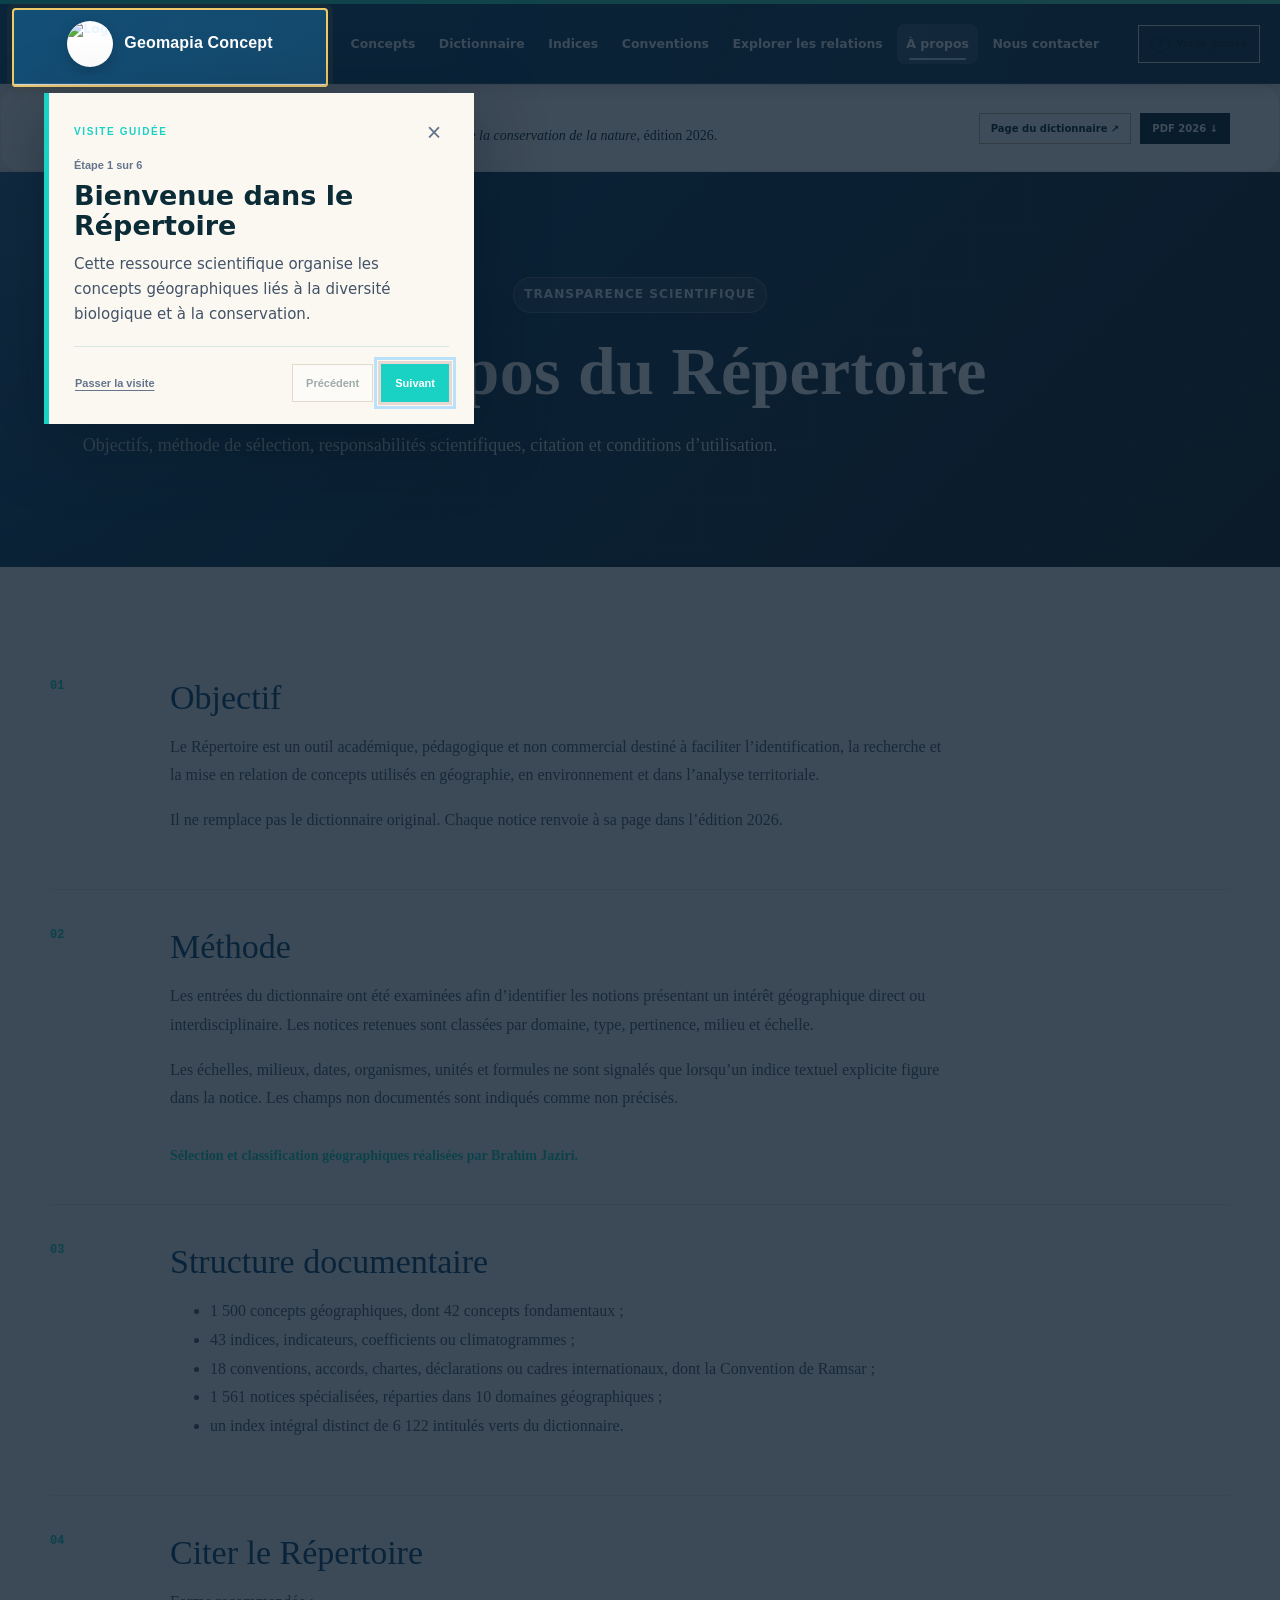
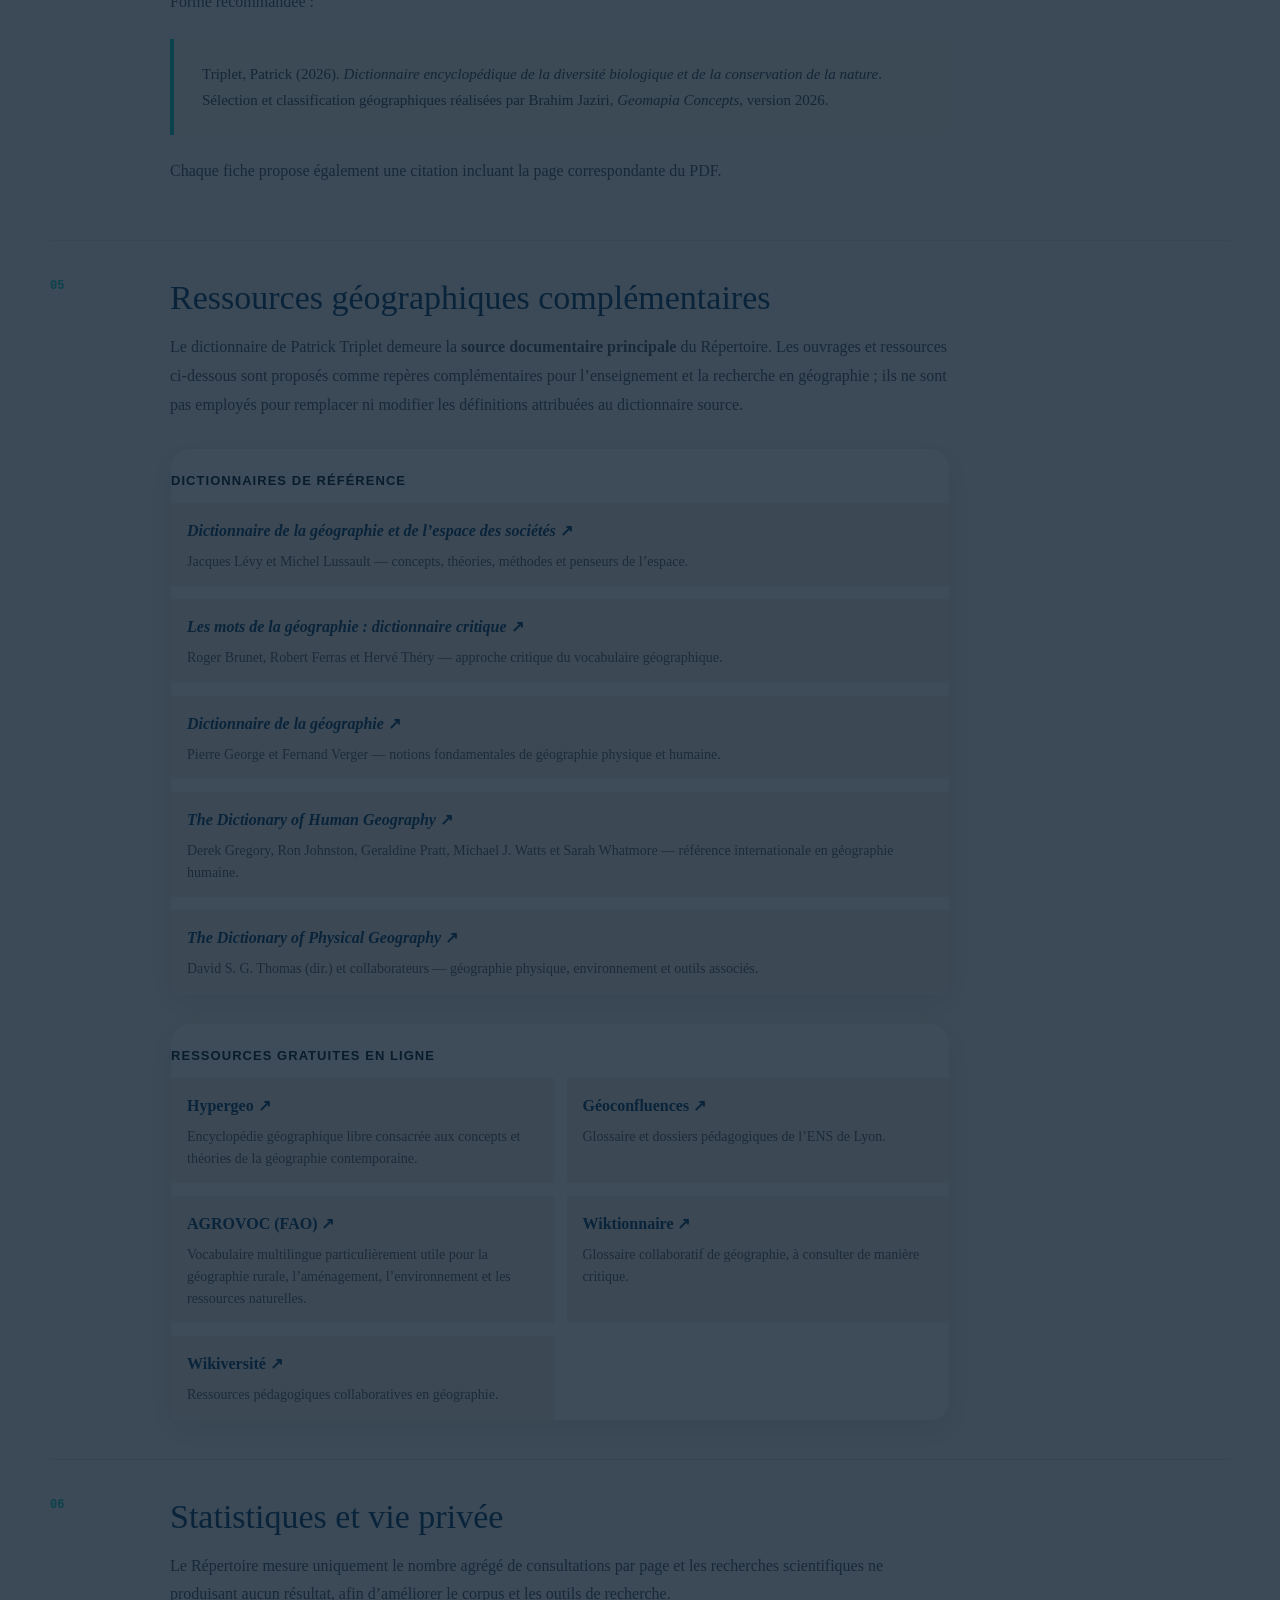
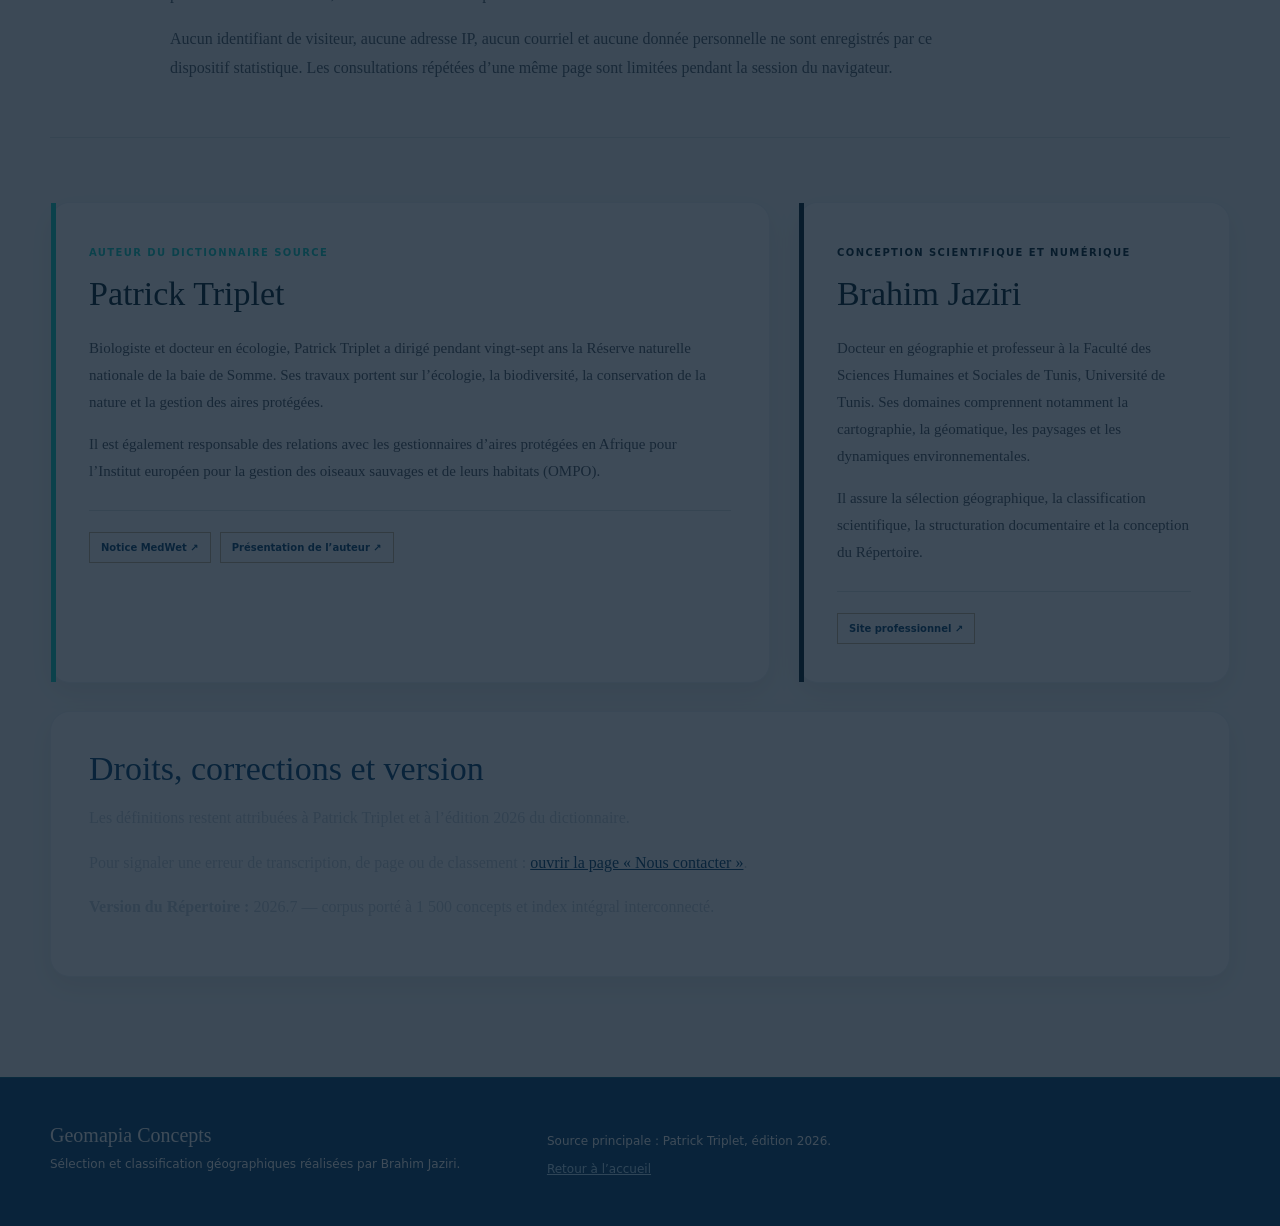
==== commit d7fe580a: "Add files via upload" ====
--- a/apropos.html
+++ b/apropos.html
@@ -12,7 +12,13 @@
     <script src="./tour.js?v=20260730-3" defer></script>
   </head>
   <body>
-    <header class="masthead"><div class="masthead-line"></div><div class="shell nav"><a class="brand" href="./index.html" aria-label="Répertoire des concepts géographiques"><img class="brand-logo" src="./assets/geomapia-logo.svg" alt="Logo Geomapia"><span class="brand-text"><strong>Répertoire des concepts géographiques</strong><small>Geomapia Concepts</small></span></a><nav><a href="./concepts.html">Concepts</a><a href="./dictionnaire.html">Dictionnaire</a><a href="./indices.html">Indices</a><a href="./conventions.html">Conventions</a><a href="./relations.html">Explorer les relations</a><a class="active" href="./apropos.html">À propos</a><a href="./contact.html">Nous contacter</a></nav></div></header>
+    <header class="masthead"><div class="masthead-line"></div><div class="shell nav"><a class="brand" href="./index.html" aria-label="Geomapia Concept">
+  <img class="brand-logo" src="./assets/logo-geomapia.png" alt="Logo Geomapia">
+  <span class="brand-text">
+    <strong>Geomapia Concept</strong>
+    <small>Répertoire des concepts géographiques</small>
+  </span>
+</a><nav><a href="./concepts.html">Concepts</a><a href="./dictionnaire.html">Dictionnaire</a><a href="./indices.html">Indices</a><a href="./conventions.html">Conventions</a><a href="./relations.html">Explorer les relations</a><a class="active" href="./apropos.html">À propos</a><a href="./contact.html">Nous contacter</a></nav></div></header>
     <aside class="source-banner"><div class="shell source-banner-inner"><div><strong>Source principale</strong><span>Patrick Triplet, <i>Dictionnaire encyclopédique de la diversité biologique et de la conservation de la nature</i>, édition 2026.</span></div><div class="source-links"><a href="https://laccreteil.fr/spip.php?article551" target="_blank" rel="noreferrer">Page du dictionnaire ↗</a><a href="https://www.ffem.fr/sites/ffem/files/2026-03/dictionnaire_triplet_2026.pdf" target="_blank" rel="noreferrer">PDF 2026 ↓</a></div></div></aside>
     <main>
       <section class="about-hero"><div class="shell"><p class="eyebrow">Transparence scientifique</p><h1>À propos du Répertoire</h1><p>Objectifs, méthode de sélection, responsabilités scientifiques, citation et conditions d’utilisation.</p></div></section>
--- a/styles.css
+++ b/styles.css
@@ -2255,3 +2255,142 @@
   .masthead .brand strong{ font-size:.86rem !important; }
   .masthead .nav nav{ gap:6px !important; }
 }
+
+
+/* =========================================================
+   CORRECTION FINALE DE L’EN-TÊTE — 05/08/2026
+   ========================================================= */
+
+.masthead .shell.nav,
+.masthead .nav {
+  width: min(1240px, calc(100% - 2rem)) !important;
+  min-height: 76px !important;
+  height: auto !important;
+  margin-inline: auto !important;
+  padding-block: 8px !important;
+  display: flex !important;
+  align-items: center !important;
+  gap: 16px !important;
+  overflow: visible !important;
+}
+
+.brand {
+  width: 300px !important;
+  max-width: 300px !important;
+  min-width: 260px !important;
+  flex: 0 0 300px !important;
+  display: flex !important;
+  align-items: center !important;
+  gap: 11px !important;
+  margin: 0 !important;
+  overflow: hidden;
+}
+
+.brand-logo {
+  width: 46px !important;
+  height: 46px !important;
+  flex: 0 0 46px !important;
+  display: block !important;
+  object-fit: cover !important;
+  border-radius: 50% !important;
+  background: #ffffff;
+  box-shadow: 0 4px 14px rgba(0,0,0,.20);
+}
+
+.brand-text {
+  min-width: 0;
+  display: grid !important;
+  gap: 2px;
+  line-height: 1.15;
+}
+
+.brand strong,
+.masthead .brand strong {
+  overflow: hidden;
+  color: #ffffff !important;
+  font-family: "Segoe UI", Arial, sans-serif !important;
+  font-size: 1rem !important;
+  font-weight: 900 !important;
+  letter-spacing: .01em !important;
+  text-overflow: ellipsis;
+  white-space: nowrap;
+}
+
+.brand small,
+.masthead .brand small {
+  overflow: hidden;
+  margin: 0 !important;
+  color: #cfe9f8 !important;
+  font-family: "Segoe UI", Arial, sans-serif !important;
+  font-size: .68rem !important;
+  font-weight: 650 !important;
+  letter-spacing: .015em !important;
+  text-transform: none !important;
+  text-overflow: ellipsis;
+  white-space: nowrap;
+}
+
+.masthead .nav nav,
+.masthead nav {
+  min-width: 0 !important;
+  flex: 1 1 auto !important;
+  display: flex !important;
+  align-items: center !important;
+  justify-content: flex-end !important;
+  gap: 5px !important;
+  overflow: visible !important;
+}
+
+.masthead nav a,
+.masthead .nav nav a {
+  min-height: 40px !important;
+  padding: .56rem .58rem !important;
+  font-size: .78rem !important;
+  line-height: 1.1 !important;
+  white-space: nowrap !important;
+}
+
+.author-credit {
+  display: none !important;
+}
+
+/* Le menu doit rester entièrement dans la largeur de la page. */
+@media (max-width: 1180px) {
+  .brand {
+    width: 245px !important;
+    max-width: 245px !important;
+    min-width: 220px !important;
+    flex-basis: 245px !important;
+  }
+
+  .brand-logo {
+    width: 42px !important;
+    height: 42px !important;
+    flex-basis: 42px !important;
+  }
+
+  .brand strong,
+  .masthead .brand strong {
+    font-size: .9rem !important;
+  }
+
+  .brand small,
+  .masthead .brand small {
+    font-size: .62rem !important;
+  }
+
+  .masthead nav a,
+  .masthead .nav nav a {
+    padding-inline: .45rem !important;
+    font-size: .73rem !important;
+  }
+}
+
+@media (max-width: 980px) {
+  .brand {
+    width: auto !important;
+    max-width: calc(100% - 60px) !important;
+    min-width: 0 !important;
+    flex: 1 1 auto !important;
+  }
+}
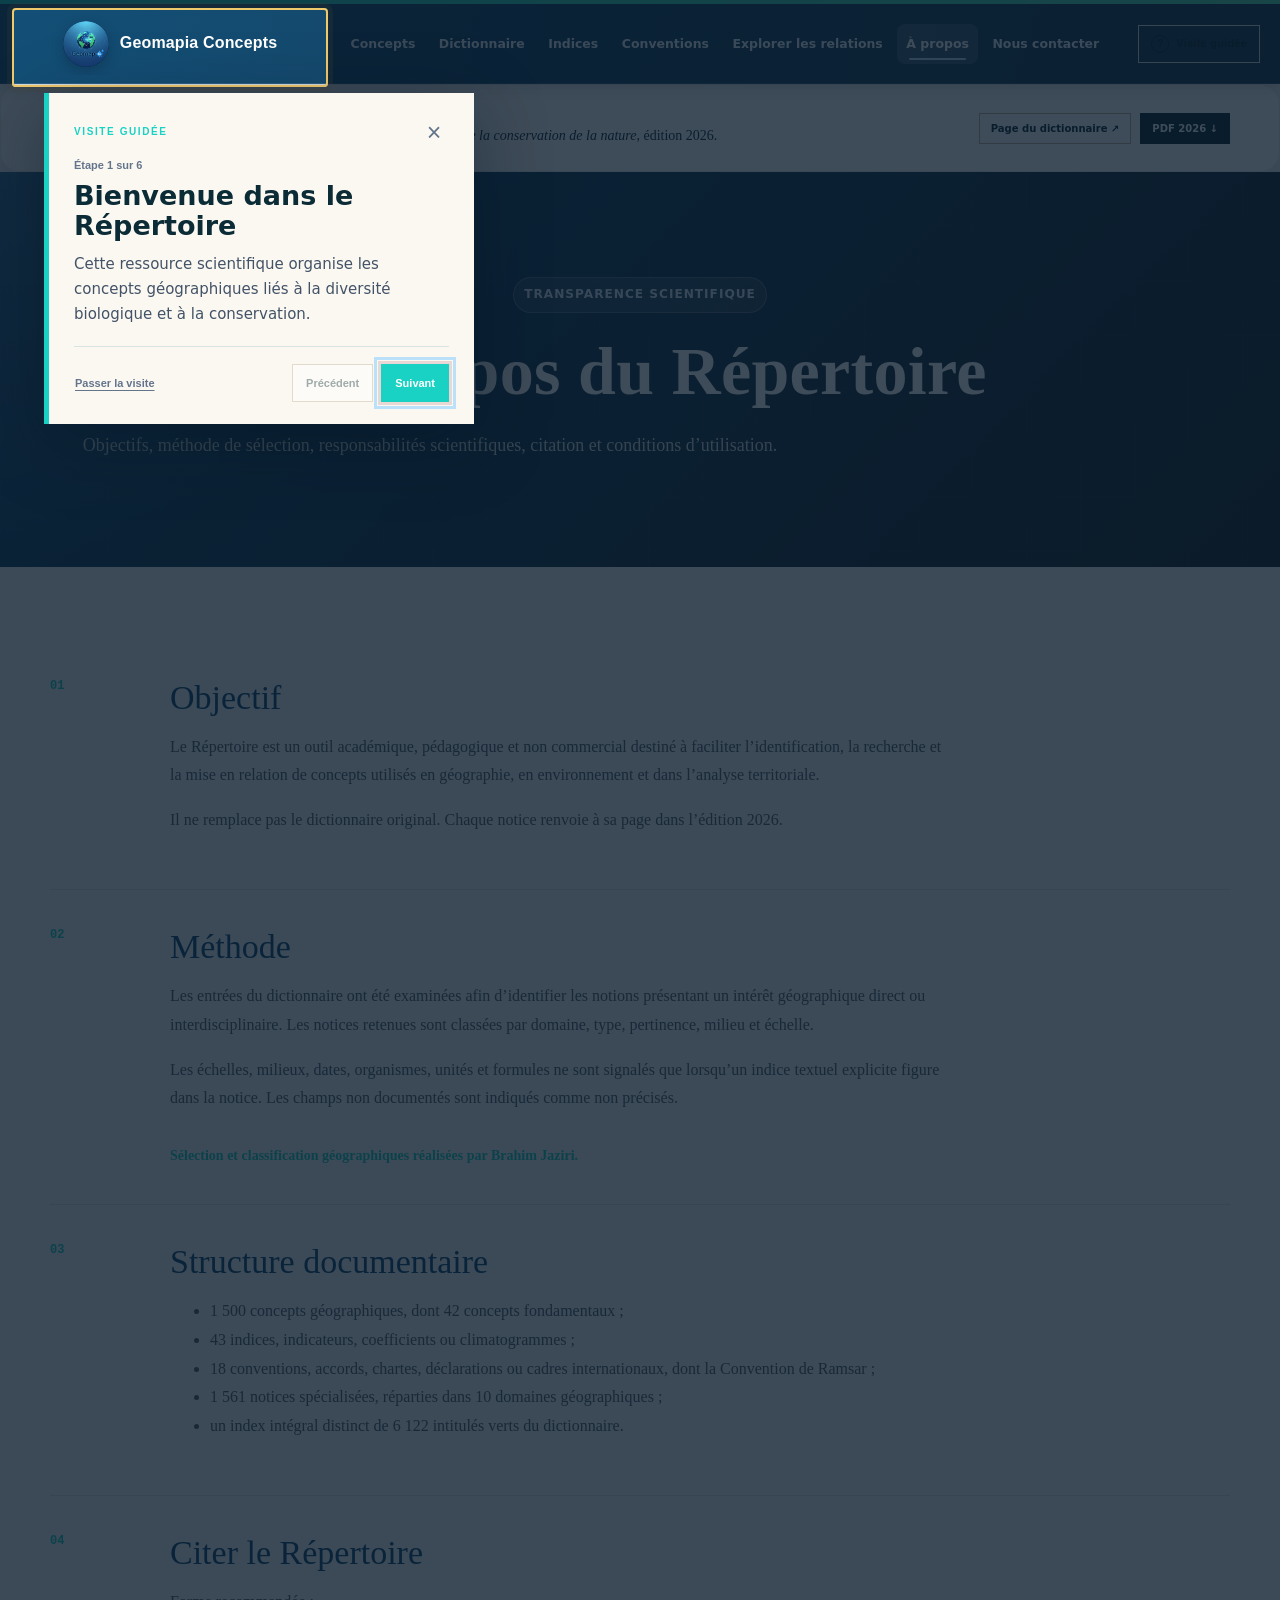
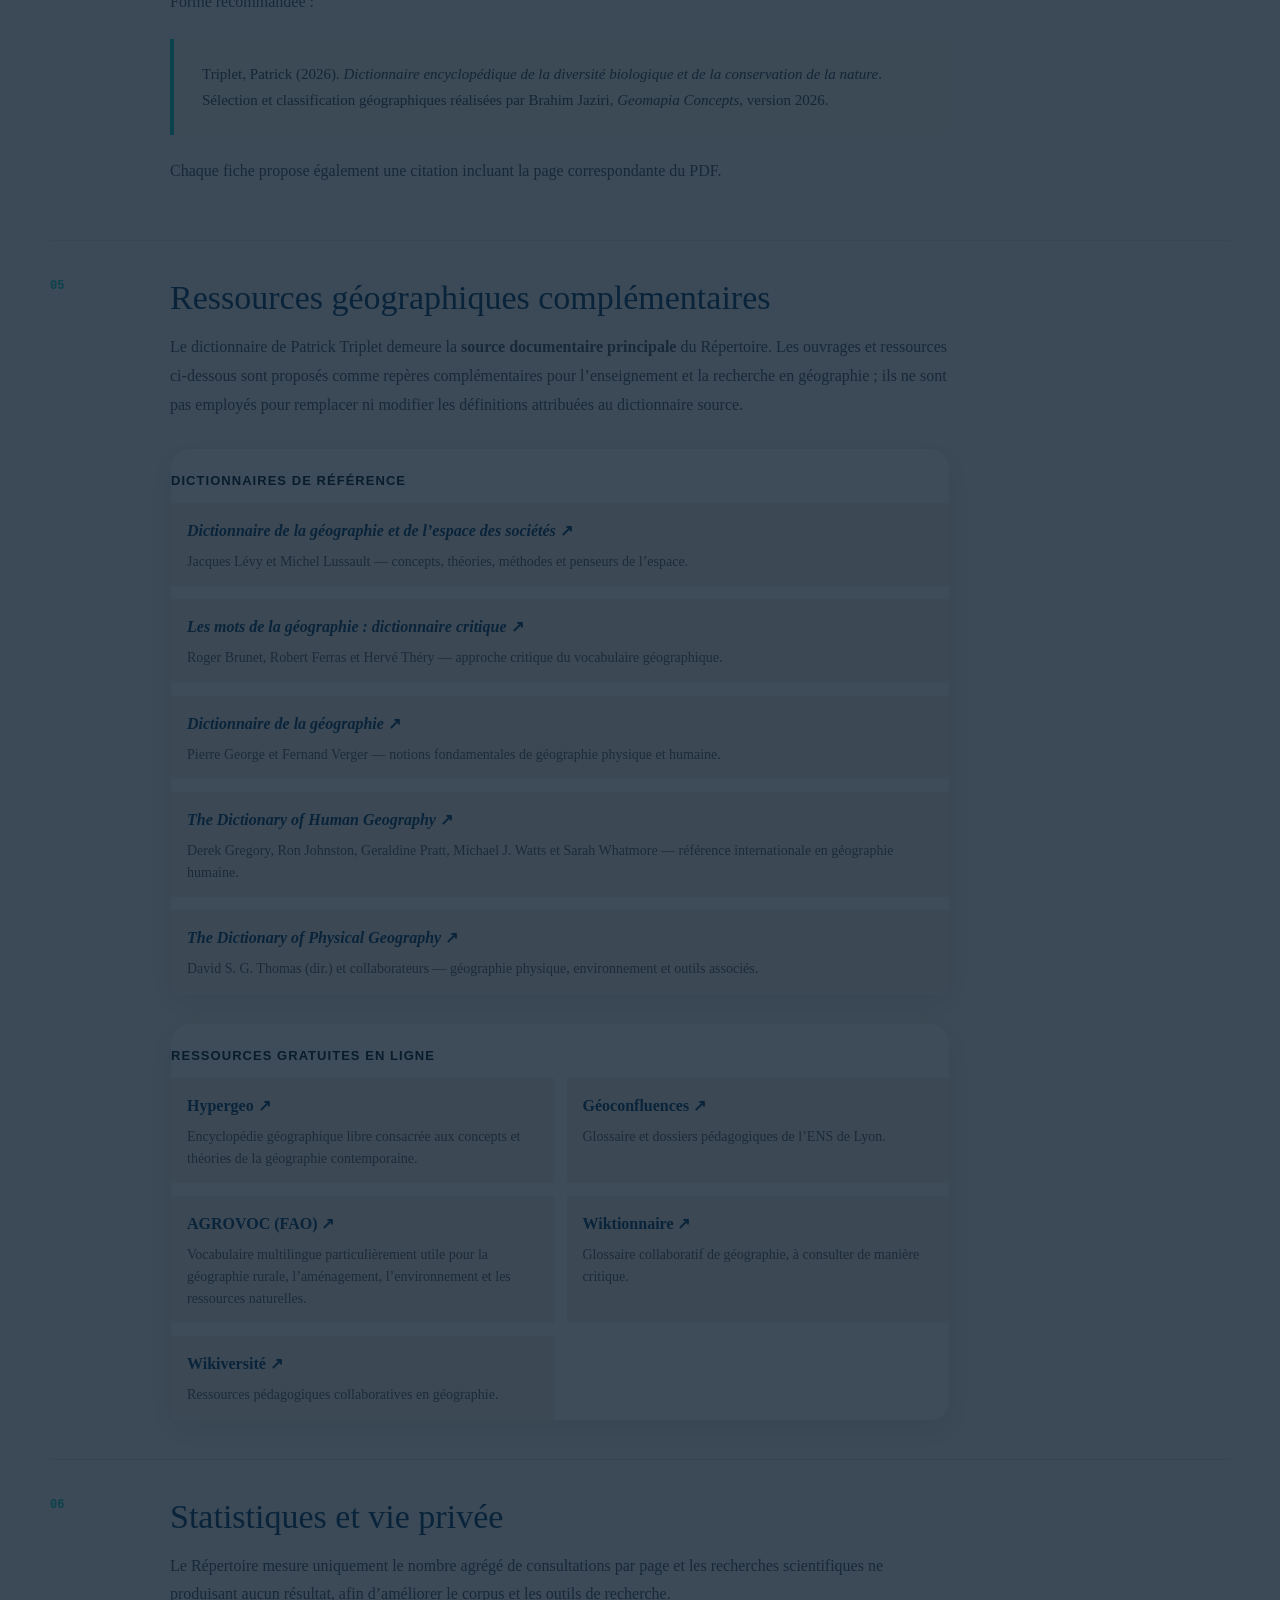
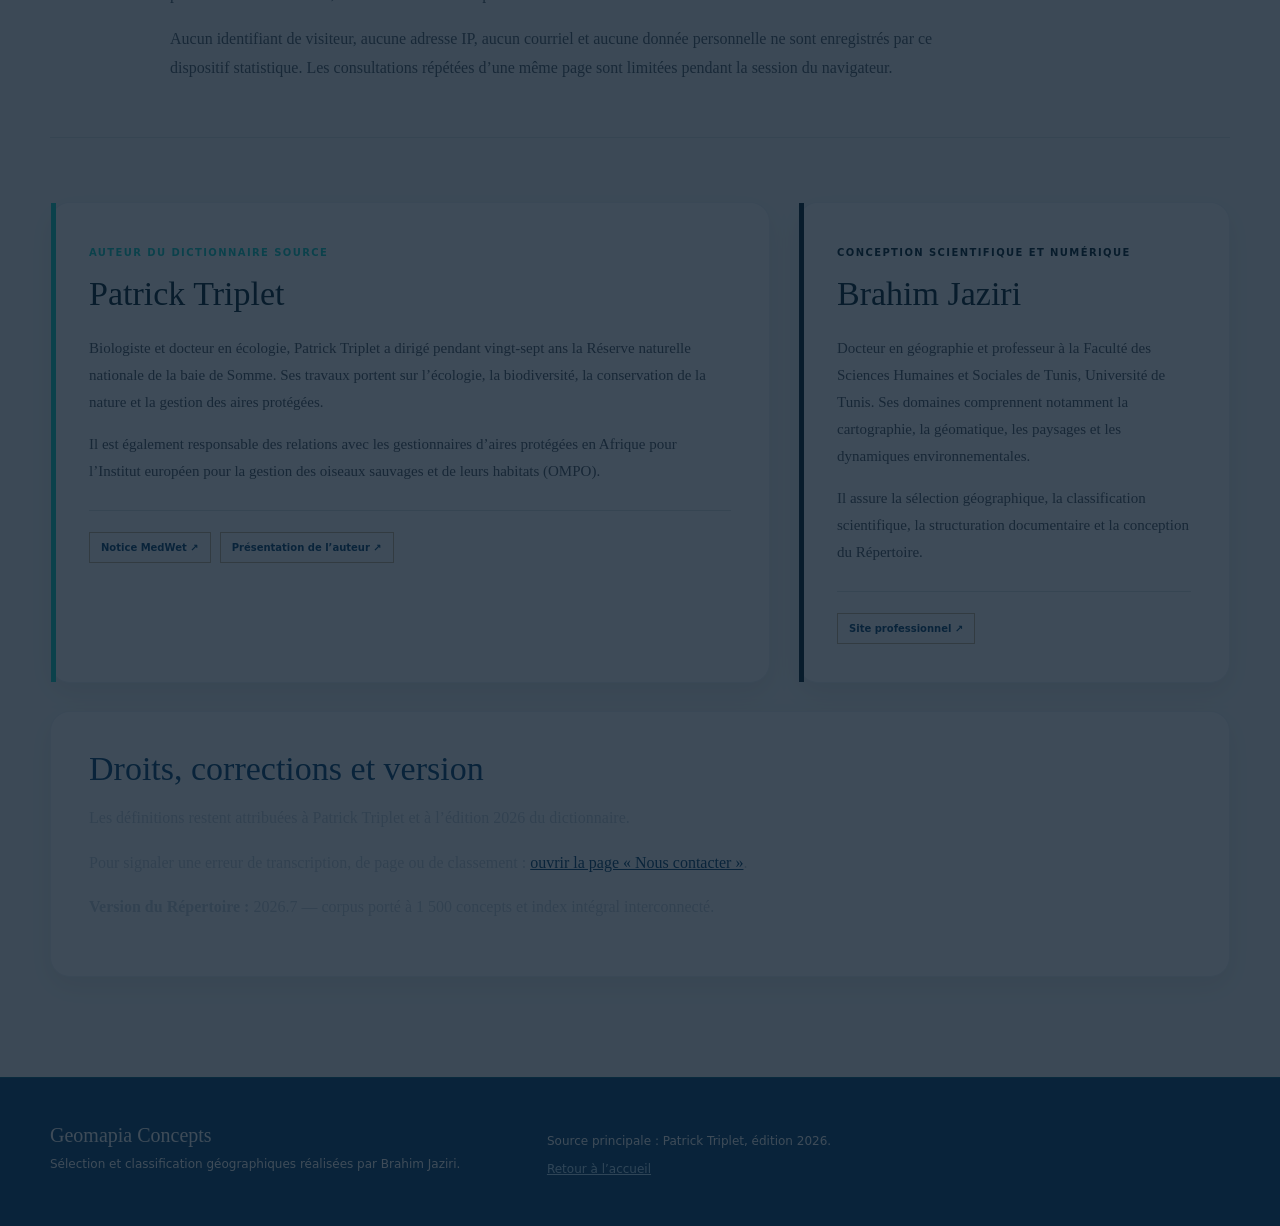
==== commit 6e42dbfd: "Add files via upload" ====
--- a/apropos.html
+++ b/apropos.html
@@ -5,17 +5,17 @@
     <meta name="viewport" content="width=device-width, initial-scale=1.0" />
     <meta name="description" content="Objectifs, auteurs, méthode, sources et conditions d’utilisation du Geomapia Concepts." />
     <title>À propos | Geomapia Concepts</title>
-    <link rel="stylesheet" href="./styles.css?v=20260805-geomapia-final" />
+    <link rel="stylesheet" href="./styles.css?v=20260805-coherence-2" />
     <script src="./suggestions-config.js?v=20260730-4"></script>
     <script src="./navigation.js?v=20260730-3" defer></script>
     <script src="./analytics.js?v=20260730-1" defer></script>
     <script src="./tour.js?v=20260730-3" defer></script>
   </head>
   <body>
-    <header class="masthead"><div class="masthead-line"></div><div class="shell nav"><a class="brand" href="./index.html" aria-label="Geomapia Concept">
+    <header class="masthead"><div class="masthead-line"></div><div class="shell nav"><a class="brand" href="./index.html" aria-label="Geomapia Concepts">
   <img class="brand-logo" src="./assets/logo-geomapia.png" alt="Logo Geomapia">
   <span class="brand-text">
-    <strong>Geomapia Concept</strong>
+    <strong>Geomapia Concepts</strong>
     <small>Répertoire des concepts géographiques</small>
   </span>
 </a><nav><a href="./concepts.html">Concepts</a><a href="./dictionnaire.html">Dictionnaire</a><a href="./indices.html">Indices</a><a href="./conventions.html">Conventions</a><a href="./relations.html">Explorer les relations</a><a class="active" href="./apropos.html">À propos</a><a href="./contact.html">Nous contacter</a></nav></div></header>
--- a/styles.css
+++ b/styles.css
@@ -2394,3 +2394,198 @@
     flex: 1 1 auto !important;
   }
 }
+
+
+/* =========================================================
+   ACCUEIL COMPACT — 05/08/2026
+   ========================================================= */
+.hero-grid{
+  grid-template-columns:minmax(0,760px) !important;
+  justify-content:center !important;
+  text-align:center;
+}
+.hero-copy{max-width:760px;margin-inline:auto;}
+.hero-copy .primary-button{margin-inline:auto;}
+.resource-stats{padding:44px 0 58px;background:#fff;}
+.resource-stats-heading{display:flex;align-items:end;justify-content:space-between;gap:28px;margin-bottom:22px;}
+.resource-stats-heading h2{margin:0;color:#0f4c75;font:800 clamp(28px,3vw,40px)/1.1 "Segoe UI",Arial,sans-serif;}
+.resource-stats-heading p{max-width:480px;margin:0;color:#64748b;line-height:1.6;}
+.resource-stats-grid{display:grid;grid-template-columns:repeat(4,1fr);overflow:hidden;border:1px solid #d9e5e2;border-radius:18px;background:#fff;box-shadow:0 16px 38px rgba(15,76,117,.09);}
+.resource-stat{position:relative;min-height:220px;padding:26px 24px;display:flex;flex-direction:column;border-right:1px solid #d9e5e2;background:linear-gradient(180deg,rgba(187,225,250,.12),transparent 45%),#fff;}
+.resource-stat:last-child{border-right:0;}
+.resource-stat::before{content:"";position:absolute;inset:0 0 auto;height:3px;background:linear-gradient(135deg,#16a34a,#2563eb);transform:scaleX(0);transform-origin:left;transition:.65s ease;}
+.resource-stat.is-visible::before{transform:scaleX(1);}
+.resource-stat-number{color:#0f4c75;font:900 clamp(42px,4vw,62px)/1 "Segoe UI",Arial,sans-serif;letter-spacing:-.04em;}
+.resource-stat>span{margin-top:9px;color:#3282b8;font-size:11px;font-weight:900;letter-spacing:.09em;text-transform:uppercase;}
+.resource-stat p{margin:13px 0 18px;color:#64748b;font-size:13px;line-height:1.55;}
+.resource-stat a{margin-top:auto;align-self:flex-start;padding:9px 12px;border-radius:8px;color:#fff!important;background:linear-gradient(135deg,#16a34a,#2563eb);font-size:12px;font-weight:800;text-decoration:none;}
+.portal-section{padding-top:60px!important;padding-bottom:64px!important;}
+.portal-heading{margin-bottom:26px!important;}
+.portal-heading h2{font-size:clamp(29px,3.6vw,48px)!important;}
+.portal-grid{grid-template-columns:repeat(5,minmax(0,1fr))!important;gap:10px!important;}
+.portal-grid a{min-height:245px!important;padding:22px!important;}
+.portal-grid strong{margin-top:28px!important;font-size:clamp(20px,1.65vw,25px)!important;}
+.portal-grid p{font-size:12px!important;line-height:1.5!important;}
+.portal-grid a:nth-child(5){background:#233c52;border-color:#3b5870;}
+.domain-overview{padding:62px 0 72px;}
+.compact-section-heading{display:flex;align-items:end;justify-content:space-between;gap:28px;margin-bottom:26px;}
+.compact-section-heading>div{display:flex;align-items:baseline;gap:16px;}
+.compact-section-heading h2{margin:0;color:#0f4c75;font:700 clamp(27px,3.3vw,42px)/1.1 Georgia,serif;}
+.compact-section-heading>p{max-width:480px;margin:0;color:#64748b;line-height:1.6;}
+.domain-chart-card{display:grid;grid-template-columns:minmax(360px,.9fr) minmax(360px,1.1fr);align-items:center;gap:38px;padding:32px;border:1px solid #d9e5e2;border-radius:20px;background:#fff;box-shadow:0 14px 34px rgba(15,76,117,.08);}
+.domain-radial-chart svg{width:100%;max-width:520px;display:block;margin:auto;overflow:visible;}
+.radial-guide{fill:#f7fafb;stroke:#d9e5e2;stroke-width:1;}
+.radial-center{fill:#fff;stroke:#d9e5e2;stroke-width:1.5;}
+.radial-domain-bar{opacity:.92;transition:opacity .2s,transform .2s;transform-origin:center;}
+.radial-domain-bar:hover,.radial-domain-bar:focus{opacity:1;filter:brightness(1.08);outline:none;}
+.radial-total{fill:#0f4c75;font:900 31px "Segoe UI",Arial,sans-serif;text-anchor:middle;}
+.radial-caption{fill:#64748b;font:700 12px "Segoe UI",Arial,sans-serif;text-anchor:middle;text-transform:uppercase;letter-spacing:.08em;}
+.domain-legend{display:grid;grid-template-columns:1fr 1fr;gap:8px 20px;}
+.domain-legend-item{display:grid;grid-template-columns:10px 1fr auto;align-items:center;gap:9px;padding:8px 0;border-bottom:1px solid #edf1f2;font-size:12px;}
+.domain-legend-item i{width:9px;height:9px;border-radius:50%;}
+.domain-legend-item span{color:#43545c;}
+.domain-legend-item strong{color:#0f4c75;}
+.authors-compact{padding:58px 0 66px;background:#efe9dd;}
+.compact-about-link{color:#0f4c75;font-weight:800;text-decoration:none;border-bottom:1px solid #0f4c75;padding-bottom:3px;}
+.authors-compact-grid{display:grid;grid-template-columns:1fr 1fr;gap:18px;}
+.authors-compact-grid article{padding:24px;border-radius:16px;background:#fff;border:1px solid rgba(15,76,117,.08);box-shadow:0 10px 24px rgba(0,0,0,.05);}
+.authors-compact-grid span{display:block;color:#3282b8;font-size:10px;font-weight:900;letter-spacing:.08em;text-transform:uppercase;}
+.authors-compact-grid strong{display:block;margin-top:8px;color:#0f4c75;font:700 24px Georgia,serif;}
+.authors-compact-grid p{margin:10px 0 0;color:#64748b;line-height:1.6;font-size:14px;}
+@media(max-width:1100px){.portal-grid{grid-template-columns:repeat(3,1fr)!important;}.domain-chart-card{grid-template-columns:1fr;}.domain-legend{grid-template-columns:1fr 1fr;}}
+@media(max-width:760px){.resource-stats-heading,.compact-section-heading{display:block;}.resource-stats-heading p,.compact-section-heading>p,.compact-about-link{margin-top:10px;}.resource-stats-grid{grid-template-columns:1fr 1fr;}.resource-stat:nth-child(2){border-right:0;}.resource-stat:nth-child(-n+2){border-bottom:1px solid #d9e5e2;}.portal-grid{grid-template-columns:1fr!important;}.authors-compact-grid{grid-template-columns:1fr;}.domain-legend{grid-template-columns:1fr;}}
+
+
+/* ==========================================================
+   COHÉRENCE FINALE — GRAPHIQUE CIRCULAIRE ET AUTEURS COMPACTS
+   ========================================================== */
+
+.domain-chart-heading {
+  margin-bottom: 20px;
+}
+
+.domain-chart-card--single {
+  display: block !important;
+  max-width: 760px;
+  margin-inline: auto;
+  padding: 28px !important;
+}
+
+.domain-chart-stage {
+  position: relative;
+  width: min(100%, 620px);
+  margin-inline: auto;
+}
+
+.domain-radial-chart svg {
+  width: 100%;
+  max-width: 580px;
+  display: block;
+  margin-inline: auto;
+  overflow: visible;
+}
+
+.radial-domain-bar {
+  opacity: .9;
+  cursor: help;
+  stroke: rgba(255,255,255,.65);
+  stroke-width: 1;
+  transition:
+    opacity .18s ease,
+    filter .18s ease,
+    transform .18s ease;
+  transform-origin: center;
+}
+
+.radial-domain-bar:hover,
+.radial-domain-bar:focus {
+  opacity: 1;
+  filter: brightness(1.1) saturate(1.08);
+  outline: none;
+}
+
+.domain-chart-tooltip {
+  position: absolute;
+  z-index: 10;
+  min-width: 175px;
+  max-width: 270px;
+  padding: 11px 13px;
+  border: 1px solid rgba(255,255,255,.18);
+  border-radius: 10px;
+  color: #ffffff;
+  background: rgba(15,56,79,.96);
+  box-shadow: 0 12px 28px rgba(15,23,42,.22);
+  pointer-events: none;
+  transform: translate(-50%, -100%);
+  backdrop-filter: blur(8px);
+}
+
+.domain-chart-tooltip strong,
+.domain-chart-tooltip span {
+  display: block;
+}
+
+.domain-chart-tooltip strong {
+  font-size: .82rem;
+  line-height: 1.35;
+}
+
+.domain-chart-tooltip span {
+  margin-top: 4px;
+  color: #cfe9f8;
+  font-size: .76rem;
+  font-weight: 700;
+}
+
+.domain-legend {
+  display: none !important;
+}
+
+.authors-compact {
+  padding: 24px 0 !important;
+}
+
+.authors-compact-line {
+  display: flex;
+  align-items: center;
+  justify-content: space-between;
+  gap: 22px;
+}
+
+.authors-compact-line p {
+  margin: 0;
+  color: #475569;
+  font-size: .9rem;
+}
+
+.authors-compact-line strong {
+  color: #0f4c75;
+}
+
+@media (max-width: 760px) {
+  .authors-compact-line {
+    align-items: flex-start;
+    flex-direction: column;
+  }
+
+  .domain-chart-card--single {
+    padding: 16px !important;
+  }
+}
+
+
+.suggestion-domain-grid {
+  display: grid;
+  grid-template-columns: 1fr 1fr;
+  gap: 14px;
+}
+
+.suggestion-domain-grid label {
+  min-width: 0;
+}
+
+@media (max-width: 760px) {
+  .suggestion-domain-grid {
+    grid-template-columns: 1fr;
+  }
+}
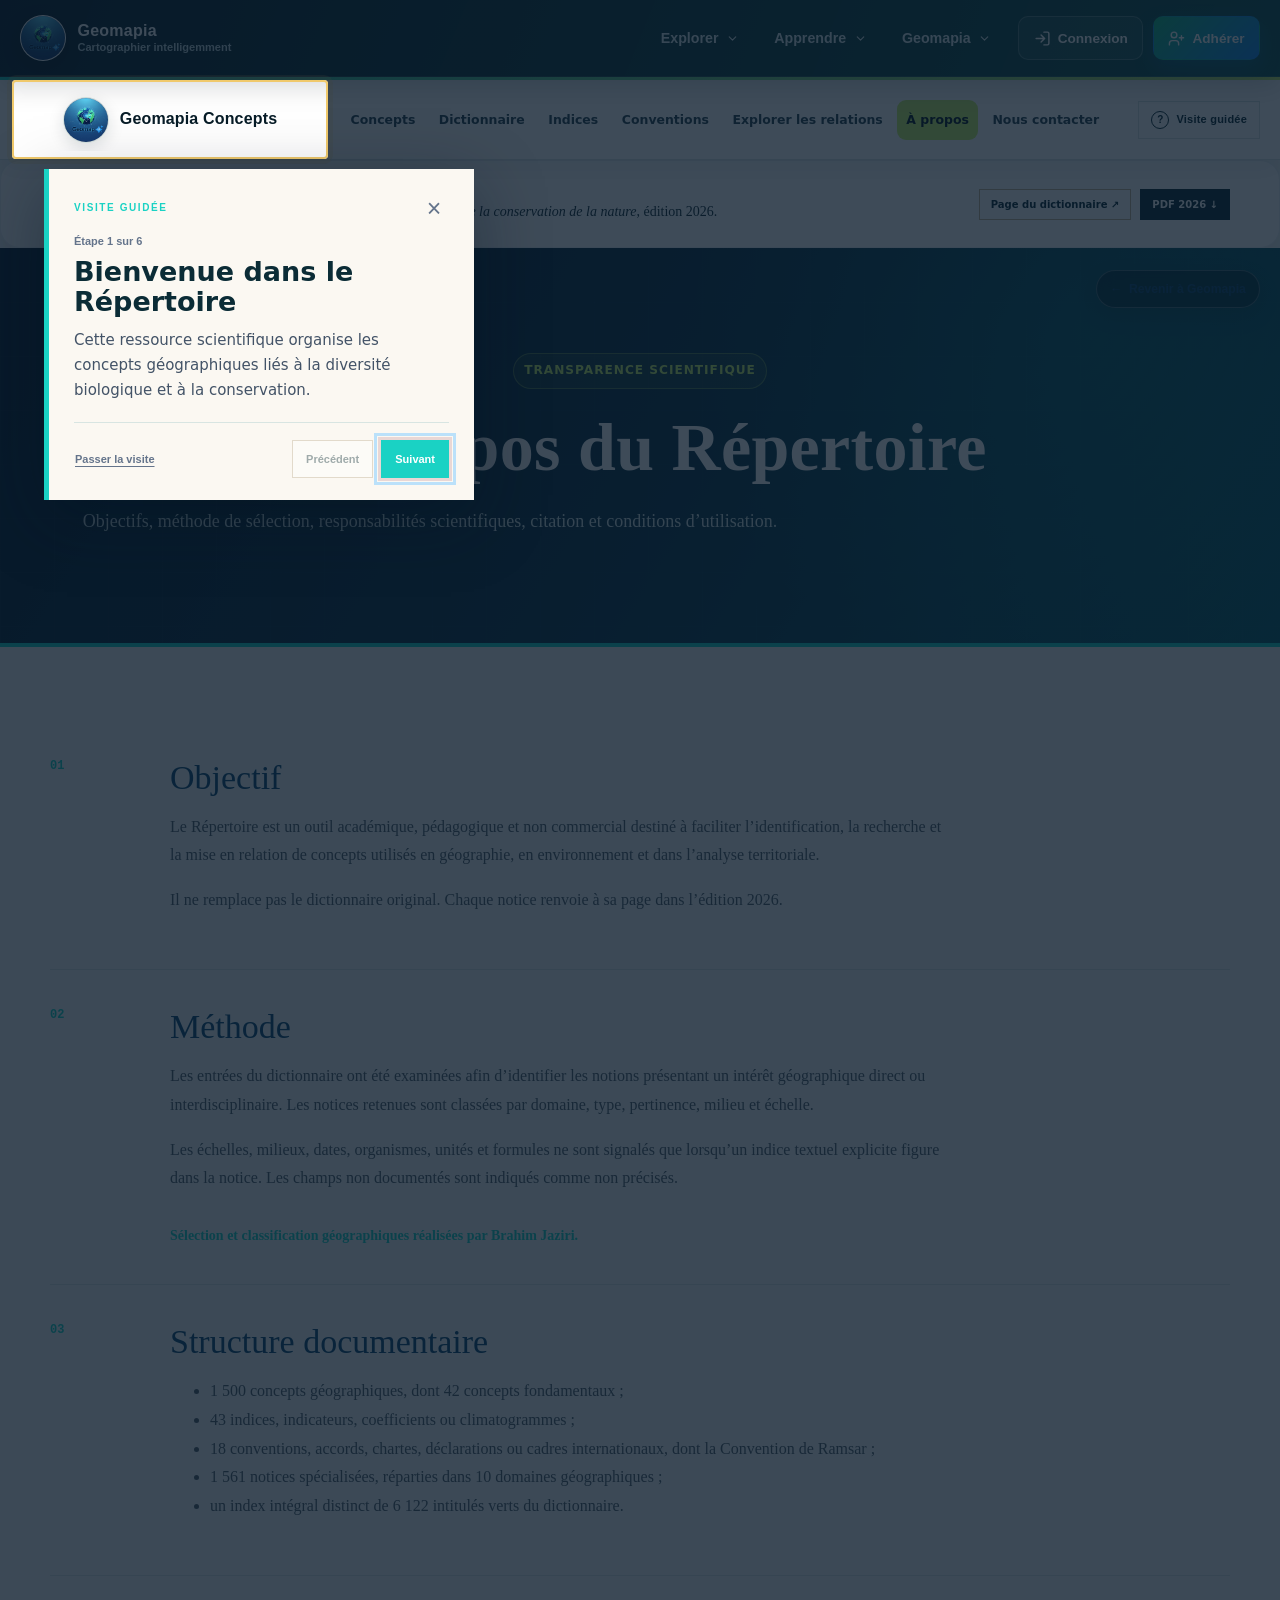
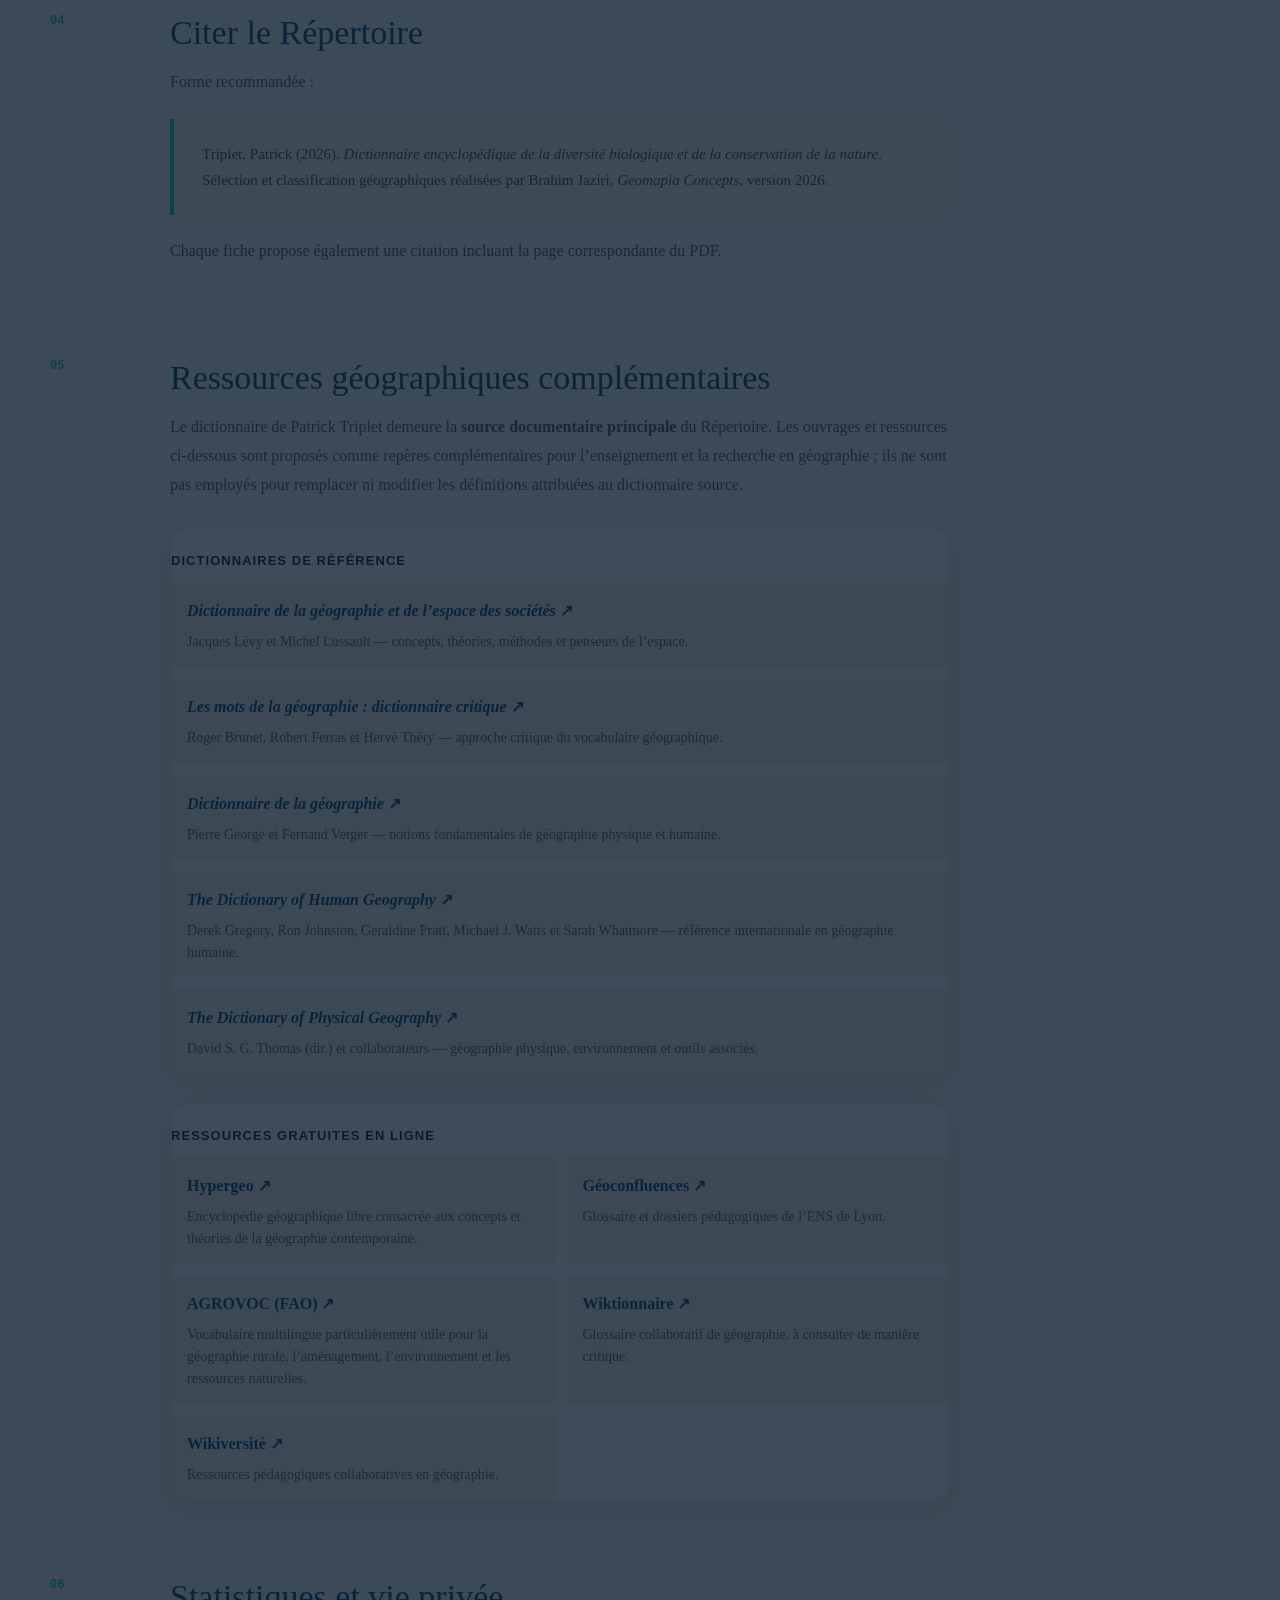
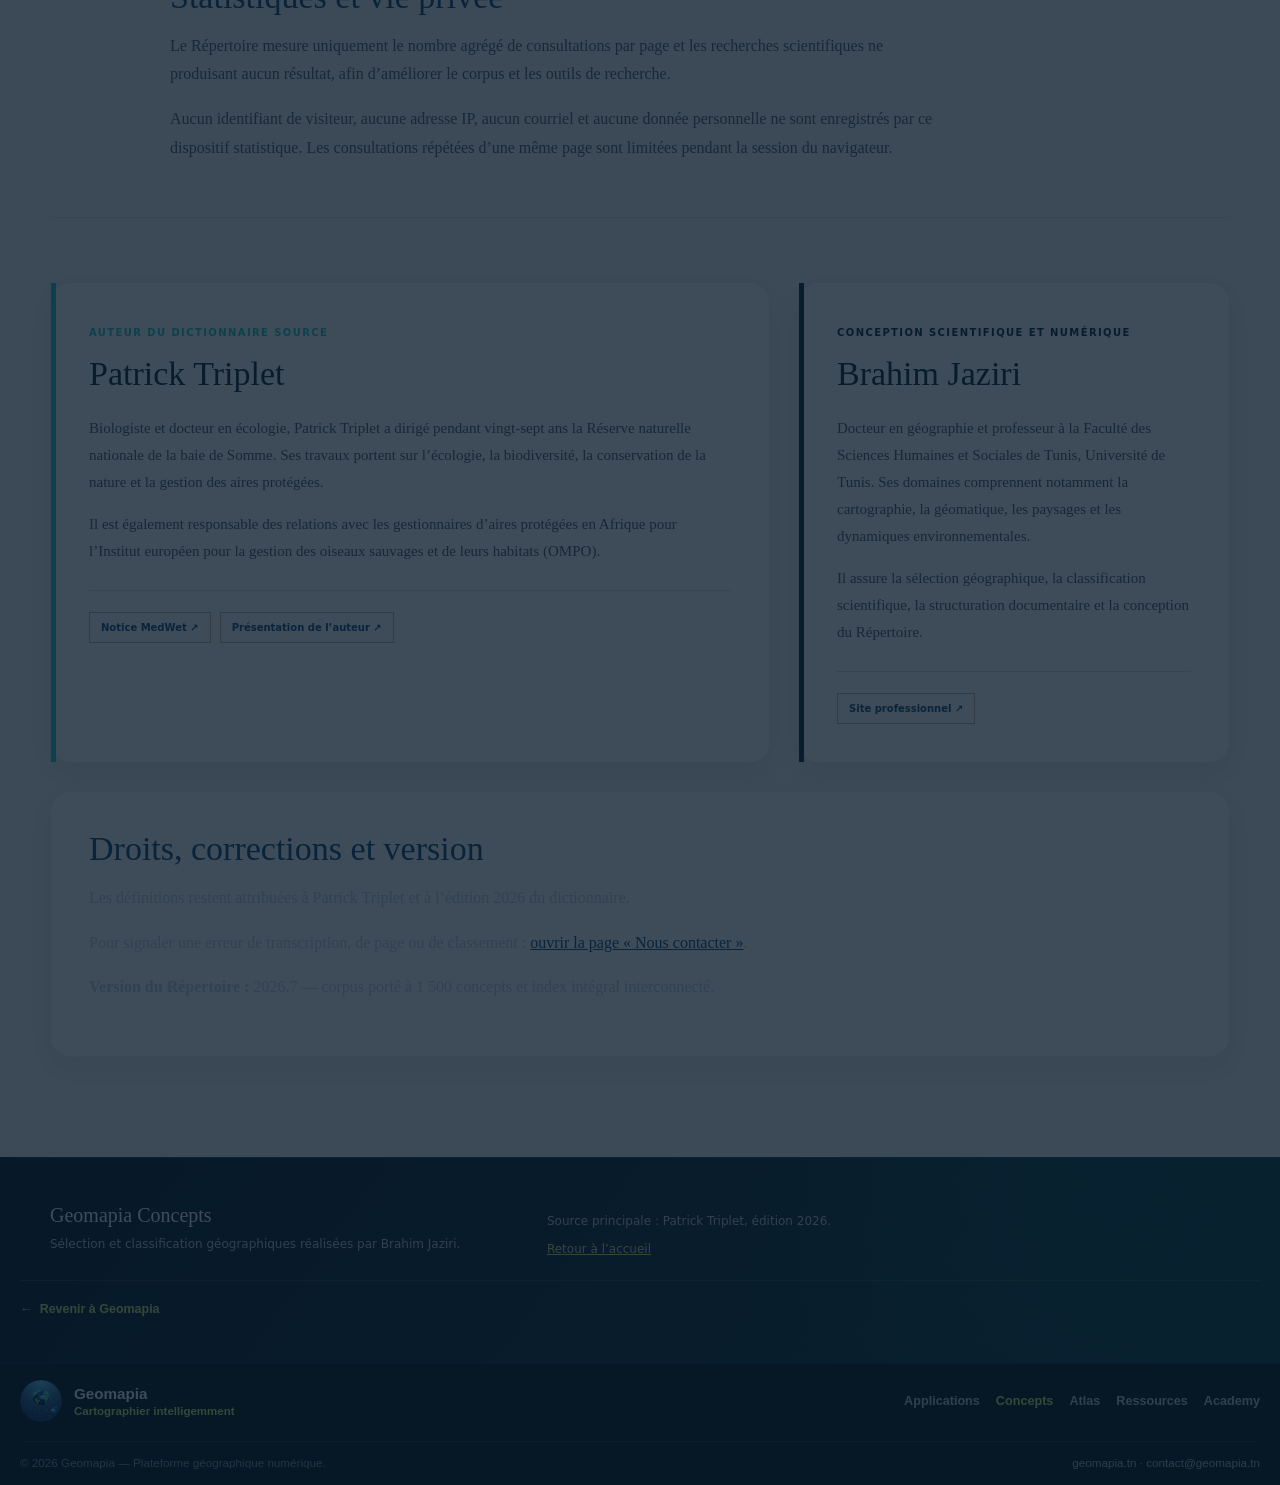
==== commit e5814024: "Add files via upload" ====
--- a/apropos.html
+++ b/apropos.html
@@ -10,6 +10,8 @@
     <script src="./navigation.js?v=20260730-3" defer></script>
     <script src="./analytics.js?v=20260730-1" defer></script>
     <script src="./tour.js?v=20260730-3" defer></script>
+      <link rel="stylesheet" href="./geomapia-parent-shell.css?v=20260805-banner-fix-1" />
+    <script src="./geomapia-parent-shell.js?v=20260805-1" defer></script>
   </head>
   <body>
     <header class="masthead"><div class="masthead-line"></div><div class="shell nav"><a class="brand" href="./index.html" aria-label="Geomapia Concepts">
@@ -21,7 +23,10 @@
 </a><nav><a href="./concepts.html">Concepts</a><a href="./dictionnaire.html">Dictionnaire</a><a href="./indices.html">Indices</a><a href="./conventions.html">Conventions</a><a href="./relations.html">Explorer les relations</a><a class="active" href="./apropos.html">À propos</a><a href="./contact.html">Nous contacter</a></nav></div></header>
     <aside class="source-banner"><div class="shell source-banner-inner"><div><strong>Source principale</strong><span>Patrick Triplet, <i>Dictionnaire encyclopédique de la diversité biologique et de la conservation de la nature</i>, édition 2026.</span></div><div class="source-links"><a href="https://laccreteil.fr/spip.php?article551" target="_blank" rel="noreferrer">Page du dictionnaire ↗</a><a href="https://www.ffem.fr/sites/ffem/files/2026-03/dictionnaire_triplet_2026.pdf" target="_blank" rel="noreferrer">PDF 2026 ↓</a></div></div></aside>
     <main>
-      <section class="about-hero"><div class="shell"><p class="eyebrow">Transparence scientifique</p><h1>À propos du Répertoire</h1><p>Objectifs, méthode de sélection, responsabilités scientifiques, citation et conditions d’utilisation.</p></div></section>
+      <section class="about-hero">
+  <a class="gpc-back-link gpc-back-link--banner" href="https://geomapia.tn/" aria-label="Revenir au site principal Geomapia">
+    <span aria-hidden="true">←</span> Revenir à Geomapia
+  </a><div class="shell"><p class="eyebrow">Transparence scientifique</p><h1>À propos du Répertoire</h1><p>Objectifs, méthode de sélection, responsabilités scientifiques, citation et conditions d’utilisation.</p></div></section>
       <section class="about-content shell">
         <article class="about-lead"><span>01</span><div><h2>Objectif</h2><p>Le Répertoire est un outil académique, pédagogique et non commercial destiné à faciliter l’identification, la recherche et la mise en relation de concepts utilisés en géographie, en environnement et dans l’analyse territoriale.</p><p>Il ne remplace pas le dictionnaire original. Chaque notice renvoie à sa page dans l’édition 2026.</p></div></article>
         <article class="about-lead"><span>02</span><div><h2>Méthode</h2><p>Les entrées du dictionnaire ont été examinées afin d’identifier les notions présentant un intérêt géographique direct ou interdisciplinaire. Les notices retenues sont classées par domaine, type, pertinence, milieu et échelle.</p><p>Les échelles, milieux, dates, organismes, unités et formules ne sont signalés que lorsqu’un indice textuel explicite figure dans la notice. Les champs non documentés sont indiqués comme non précisés.</p><strong class="signature-statement">Sélection et classification géographiques réalisées par Brahim Jaziri.</strong></div></article>
@@ -38,6 +43,12 @@
         <article class="rights-panel"><h2>Droits, corrections et version</h2><p>Les définitions restent attribuées à Patrick Triplet et à l’édition 2026 du dictionnaire.</p><p>Pour signaler une erreur de transcription, de page ou de classement : <a href="./contact.html">ouvrir la page « Nous contacter »</a>.</p><p><strong>Version du Répertoire :</strong> 2026.7 — corpus porté à 1 500 concepts et index intégral interconnecté.</p></article>
       </section>
     </main>
-    <footer class="site-footer"><div class="shell"><div><strong>Geomapia Concepts</strong><p>Sélection et classification géographiques réalisées par Brahim Jaziri.</p></div><div><p>Source principale : Patrick Triplet, édition 2026.</p><p><a href="./index.html">Retour à l’accueil</a></p></div></div></footer>
+    <footer class="site-footer"><div class="shell"><div><strong>Geomapia Concepts</strong><p>Sélection et classification géographiques réalisées par Brahim Jaziri.</p></div><div><p>Source principale : Patrick Triplet, édition 2026.</p><p><a href="./index.html">Retour à l’accueil</a></p></div></div>
+  <div class="gpc-footer-back-wrap">
+    <a class="gpc-footer-back" href="https://geomapia.tn/">
+      <span aria-hidden="true">←</span> Revenir à Geomapia
+    </a>
+  </div>
+</footer>
   </body>
 </html>
--- a/geomapia-parent-shell.css
+++ b/geomapia-parent-shell.css
@@ -0,0 +1,631 @@
+/* ============================================================
+   GEOMAPIA CONCEPTS — COHÉRENCE AVEC LE SITE PARENT
+   Couche isolée : n'altère aucun automatisme métier.
+   Version 2026-08-05.1
+   ============================================================ */
+
+:root {
+  --gpc-parent-height: 76px;
+  --gpc-navy: #071c27;
+  --gpc-deep: #0b2c36;
+  --gpc-petrol: #0a4f4b;
+  --gpc-teal: #1ad2c4;
+  --gpc-mint: #53e1b2;
+  --gpc-lime: #c9f36b;
+  --gpc-white: #ffffff;
+  --gpc-text: #12303d;
+  --gpc-muted: #708792;
+  --gpc-line: #d8e5e2;
+  --gpc-shadow: 0 18px 46px rgba(3, 24, 32, .20);
+}
+
+/* Barre de la plateforme parente */
+.gpc-parentbar,
+.gpc-parentbar *,
+.gpc-platform-footer,
+.gpc-platform-footer * {
+  box-sizing: border-box;
+}
+
+.gpc-parentbar {
+  position: sticky;
+  top: 0;
+  z-index: 5000;
+  width: 100%;
+  color: var(--gpc-white);
+  background:
+    linear-gradient(112deg, rgba(7,28,39,.99), rgba(10,79,75,.96));
+  border-bottom: 1px solid rgba(255,255,255,.09);
+  box-shadow: 0 8px 28px rgba(3, 18, 24, .18);
+  backdrop-filter: blur(14px);
+  font-family: Inter, "Segoe UI", Arial, sans-serif;
+}
+
+.gpc-parentbar__inner {
+  width: min(1240px, calc(100% - 2rem));
+  min-height: var(--gpc-parent-height);
+  margin: 0 auto;
+  display: flex;
+  align-items: center;
+  gap: 1.35rem;
+}
+
+.gpc-parentbar__brand {
+  min-width: max-content;
+  margin-right: auto;
+  display: inline-flex;
+  align-items: center;
+  gap: .72rem;
+  color: #fff;
+  text-decoration: none;
+}
+
+.gpc-parentbar__logo {
+  width: 46px;
+  height: 46px;
+  flex: 0 0 46px;
+  display: block;
+  object-fit: cover;
+  border-radius: 50%;
+  background: #fff;
+  border: 1px solid rgba(255,255,255,.18);
+  box-shadow: 0 6px 18px rgba(0,0,0,.23);
+}
+
+.gpc-parentbar__identity {
+  display: grid;
+  gap: .08rem;
+  line-height: 1.12;
+}
+
+.gpc-parentbar__identity strong {
+  color: #fff;
+  font-size: 1rem;
+  font-weight: 900;
+  letter-spacing: .015em;
+}
+
+.gpc-parentbar__identity small {
+  color: #bdd0d5;
+  font-size: .69rem;
+  font-weight: 650;
+}
+
+.gpc-parentbar__toggle {
+  display: none;
+  width: 44px;
+  height: 44px;
+  margin-left: auto;
+  border: 1px solid rgba(255,255,255,.16);
+  border-radius: 11px;
+  color: #fff;
+  background: rgba(255,255,255,.07);
+  cursor: pointer;
+}
+
+.gpc-parentbar__toggle svg { width: 21px; height: 21px; }
+
+.gpc-parentbar__content {
+  min-width: 0;
+  display: flex;
+  align-items: center;
+  gap: .75rem;
+}
+
+.gpc-parentbar__menus {
+  display: flex;
+  align-items: center;
+  gap: .35rem;
+}
+
+.gpc-parentbar__group { position: relative; }
+
+.gpc-parentbar__menu-button {
+  min-height: 44px;
+  padding: .62rem .92rem;
+  display: inline-flex;
+  align-items: center;
+  justify-content: center;
+  gap: .48rem;
+  border: 0;
+  border-radius: 11px;
+  color: #dce9ec;
+  background: transparent;
+  font: 800 .89rem/1 Inter, "Segoe UI", Arial, sans-serif;
+  cursor: pointer;
+  white-space: nowrap;
+  transition: background .18s ease, color .18s ease;
+}
+
+.gpc-parentbar__menu-button svg {
+  width: 13px;
+  height: 13px;
+  transition: transform .18s ease;
+}
+
+.gpc-parentbar__menu-button:hover,
+.gpc-parentbar__menu-button:focus-visible,
+.gpc-parentbar__menu-button[aria-expanded="true"] {
+  color: #fff;
+  background: rgba(255,255,255,.11);
+  outline: none;
+}
+
+.gpc-parentbar__menu-button[aria-expanded="true"] svg { transform: rotate(180deg); }
+
+.gpc-parentbar__dropdown {
+  position: absolute;
+  top: calc(100% + .65rem);
+  left: 0;
+  width: 350px;
+  padding: .72rem;
+  border: 1px solid var(--gpc-line);
+  border-radius: 19px;
+  color: var(--gpc-text);
+  background: rgba(255,255,255,.995);
+  box-shadow: var(--gpc-shadow);
+}
+
+.gpc-parentbar__dropdown--right { left: auto; right: 0; }
+.gpc-parentbar__dropdown[hidden] { display: none !important; }
+
+.gpc-parentbar__dropdown::before {
+  content: "";
+  position: absolute;
+  top: -7px;
+  left: 26px;
+  width: 14px;
+  height: 14px;
+  transform: rotate(45deg);
+  background: #fff;
+  border-left: 1px solid var(--gpc-line);
+  border-top: 1px solid var(--gpc-line);
+}
+
+.gpc-parentbar__dropdown--right::before { left: auto; right: 28px; }
+
+.gpc-parentbar__dropdown-title {
+  padding: .42rem .65rem .58rem;
+  color: #7a919c;
+  font-size: .67rem;
+  font-weight: 900;
+  letter-spacing: .11em;
+  text-transform: uppercase;
+}
+
+.gpc-parentbar__dropdown a {
+  min-height: 62px;
+  display: grid;
+  grid-template-columns: 40px minmax(0, 1fr) auto;
+  align-items: center;
+  gap: .78rem;
+  padding: .68rem;
+  border-radius: 13px;
+  color: var(--gpc-text);
+  text-decoration: none;
+  transition: background .18s ease, color .18s ease, transform .18s ease;
+}
+
+.gpc-parentbar__dropdown a:hover,
+.gpc-parentbar__dropdown a:focus-visible,
+.gpc-parentbar__dropdown a[aria-current="page"] {
+  color: #075f58;
+  background: #edf8f6;
+  transform: translateX(2px);
+  outline: none;
+}
+
+.gpc-parentbar__item-icon {
+  width: 40px;
+  height: 40px;
+  display: grid;
+  place-items: center;
+  border-radius: 11px;
+  color: #079386;
+  background: #e4f7f3;
+}
+
+.gpc-parentbar__item-icon svg { width: 19px; height: 19px; }
+
+.gpc-parentbar__dropdown strong,
+.gpc-parentbar__dropdown small { display: block; }
+
+.gpc-parentbar__dropdown strong {
+  color: inherit;
+  font-size: .9rem;
+  line-height: 1.2;
+}
+
+.gpc-parentbar__dropdown small {
+  margin-top: .2rem;
+  color: var(--gpc-muted);
+  font-size: .71rem;
+  line-height: 1.35;
+}
+
+.gpc-parentbar__soon {
+  padding: .26rem .48rem;
+  border-radius: 999px;
+  color: #607800;
+  background: #eef8c9;
+  font-size: .58rem;
+  font-style: normal;
+  font-weight: 900;
+  letter-spacing: .04em;
+  text-transform: uppercase;
+}
+
+.gpc-parentbar__actions {
+  display: flex;
+  align-items: center;
+  gap: .6rem;
+}
+
+.gpc-parentbar__action {
+  min-height: 44px;
+  padding: .63rem .9rem;
+  display: inline-flex;
+  align-items: center;
+  justify-content: center;
+  gap: .45rem;
+  border: 1px solid rgba(255,255,255,.22);
+  border-radius: 10px;
+  color: #fff;
+  background: rgba(255,255,255,.07);
+  text-decoration: none;
+  font-size: .85rem;
+  font-weight: 850;
+  white-space: nowrap;
+  transition: transform .18s ease, background .18s ease;
+}
+
+.gpc-parentbar__action svg { width: 17px; height: 17px; }
+.gpc-parentbar__action:hover { color: #fff; background: rgba(255,255,255,.14); transform: translateY(-1px); }
+
+.gpc-parentbar__action--accent {
+  border-color: transparent;
+  background: linear-gradient(135deg, #16b981, #1988ef);
+  box-shadow: 0 8px 20px rgba(25,136,239,.22);
+}
+
+.gpc-parentbar__action--accent:hover { background: linear-gradient(135deg, #18c58b, #2a96f5); }
+
+/* Sous-navigation propre à Geomapia Concepts */
+.gpc-shell-ready .masthead {
+  top: var(--gpc-parent-height) !important;
+  z-index: 4000 !important;
+  color: var(--gpc-text) !important;
+  background: rgba(255,255,255,.985) !important;
+  border-bottom: 1px solid var(--gpc-line) !important;
+  box-shadow: 0 8px 25px rgba(7,28,39,.08) !important;
+}
+
+.gpc-shell-ready .masthead-line {
+  height: 3px !important;
+  background: linear-gradient(90deg, var(--gpc-teal), var(--gpc-lime)) !important;
+}
+
+.gpc-shell-ready .masthead .brand strong { color: var(--gpc-navy) !important; }
+.gpc-shell-ready .masthead .brand small { color: var(--gpc-muted) !important; }
+.gpc-shell-ready .masthead .brand-logo {
+  border: 1px solid #d4e3e0;
+  box-shadow: 0 5px 16px rgba(7,28,39,.13) !important;
+}
+
+.gpc-shell-ready .masthead nav a,
+.gpc-shell-ready .masthead .nav a {
+  color: #294652 !important;
+  background: transparent !important;
+  border-radius: 9px !important;
+}
+
+.gpc-shell-ready .masthead nav a:hover,
+.gpc-shell-ready .masthead nav a:focus-visible,
+.gpc-shell-ready .masthead .nav a:hover,
+.gpc-shell-ready .masthead .nav a:focus-visible {
+  color: #075f58 !important;
+  background: #edf8f6 !important;
+}
+
+.gpc-shell-ready .masthead nav a.active,
+.gpc-shell-ready .masthead nav a[aria-current="page"],
+.gpc-shell-ready .masthead .nav a.active,
+.gpc-shell-ready .masthead .nav a[aria-current="page"] {
+  color: var(--gpc-navy) !important;
+  background: var(--gpc-lime) !important;
+}
+
+.gpc-shell-ready .masthead nav a.active::after,
+.gpc-shell-ready .masthead nav a[aria-current="page"]::after,
+.gpc-shell-ready .masthead .nav a.active::after,
+.gpc-shell-ready .masthead .nav a[aria-current="page"]::after { display: none !important; }
+
+.gpc-shell-ready .author-credit { color: var(--gpc-muted) !important; border-left-color: var(--gpc-line) !important; }
+.gpc-shell-ready .author-credit strong { color: #087d75 !important; }
+
+/* Bannières : palette actuelle du site parent */
+.gpc-shell-ready .catalogue-hero,
+.gpc-shell-ready .about-hero,
+.gpc-shell-ready .contact-hero,
+.gpc-shell-ready .convention-hero,
+.gpc-shell-ready .dictionary-hero,
+.gpc-shell-ready .indicator-hero,
+.gpc-shell-ready .news-hero,
+.gpc-shell-ready .relations-hero,
+.gpc-shell-ready .hero {
+  background:
+    radial-gradient(circle at 85% 22%, rgba(26,210,196,.15), transparent 25rem),
+    linear-gradient(122deg, #061c2d 0%, #0b3448 54%, #075a67 100%) !important;
+  border-bottom: 4px solid var(--gpc-teal) !important;
+}
+
+.gpc-shell-ready .eyebrow { color: var(--gpc-lime) !important; border-color: rgba(201,243,107,.32) !important; background: rgba(201,243,107,.08) !important; }
+.gpc-shell-ready .primary-button,
+.gpc-shell-ready .contact-submit {
+  color: var(--gpc-navy) !important;
+  background: var(--gpc-lime) !important;
+  border-color: var(--gpc-lime) !important;
+}
+.gpc-shell-ready .primary-button:hover,
+.gpc-shell-ready .contact-submit:hover { background: #b8ef35 !important; }
+
+/* Pied scientifique du sous-site */
+.gpc-shell-ready .site-footer {
+  margin: 0 !important;
+  color: #bfd0d3 !important;
+  background:
+    radial-gradient(circle at 85% 0, rgba(26,210,196,.10), transparent 24rem),
+    linear-gradient(126deg, var(--gpc-navy), var(--gpc-deep) 58%, #073c43) !important;
+  border-top: 1px solid rgba(26,210,196,.20) !important;
+}
+.gpc-shell-ready .site-footer strong { color: #fff !important; }
+.gpc-shell-ready .site-footer a { color: var(--gpc-lime) !important; }
+
+/* Barre de plateforme ajoutée après le pied scientifique */
+.gpc-platform-footer {
+  color: #b9cbcf;
+  background: #04141c;
+  border-top: 1px solid rgba(255,255,255,.08);
+  font-family: Inter, "Segoe UI", Arial, sans-serif;
+}
+
+.gpc-platform-footer__inner {
+  width: min(1240px, calc(100% - 2rem));
+  min-height: 92px;
+  margin: 0 auto;
+  padding: 1rem 0;
+  display: grid;
+  grid-template-columns: 1fr auto;
+  align-items: center;
+  gap: 1.2rem 2rem;
+}
+
+.gpc-platform-footer__brand {
+  display: flex;
+  align-items: center;
+  gap: .75rem;
+}
+
+.gpc-platform-footer__brand img {
+  width: 42px;
+  height: 42px;
+  object-fit: cover;
+  border-radius: 50%;
+  background: #fff;
+}
+
+.gpc-platform-footer__brand strong,
+.gpc-platform-footer__brand small { display: block; }
+.gpc-platform-footer__brand strong { color: #fff; font-size: .95rem; }
+.gpc-platform-footer__brand small { margin-top: .18rem; color: var(--gpc-lime); font-size: .72rem; font-weight: 750; }
+
+.gpc-platform-footer__links {
+  display: flex;
+  align-items: center;
+  justify-content: flex-end;
+  gap: .45rem 1rem;
+  flex-wrap: wrap;
+}
+
+.gpc-platform-footer__links a {
+  color: #b9cbcf;
+  text-decoration: none;
+  font-size: .79rem;
+  font-weight: 700;
+}
+.gpc-platform-footer__links a:hover,
+.gpc-platform-footer__links a[aria-current="page"] { color: var(--gpc-lime); }
+
+.gpc-platform-footer__meta {
+  grid-column: 1 / -1;
+  padding-top: .85rem;
+  display: flex;
+  align-items: center;
+  justify-content: space-between;
+  gap: 1rem;
+  border-top: 1px solid rgba(255,255,255,.08);
+  color: #829ba1;
+  font-size: .73rem;
+}
+.gpc-platform-footer__meta a { color: #a9c2c6; text-decoration: none; }
+.gpc-platform-footer__meta a:hover { color: var(--gpc-lime); }
+
+@media (max-width: 1050px) {
+  :root { --gpc-parent-height: 68px; }
+  .gpc-parentbar__inner { min-height: var(--gpc-parent-height); }
+  .gpc-parentbar__toggle { display: grid; place-items: center; }
+  .gpc-parentbar__content {
+    position: fixed;
+    top: calc(var(--gpc-parent-height) + 10px);
+    right: 1rem;
+    left: 1rem;
+    display: none;
+    padding: .75rem;
+    border: 1px solid rgba(255,255,255,.10);
+    border-radius: 18px;
+    background: #092630;
+    box-shadow: var(--gpc-shadow);
+  }
+  .gpc-parentbar.is-open .gpc-parentbar__content { display: block; }
+  .gpc-parentbar__menus { display: grid; gap: .28rem; }
+  .gpc-parentbar__group { width: 100%; }
+  .gpc-parentbar__menu-button { width: 100%; justify-content: space-between; }
+  .gpc-parentbar__dropdown,
+  .gpc-parentbar__dropdown--right {
+    position: static;
+    width: 100%;
+    margin-top: .35rem;
+    box-shadow: none;
+  }
+  .gpc-parentbar__dropdown::before { display: none; }
+  .gpc-parentbar__actions { margin-top: .65rem; display: grid; grid-template-columns: 1fr 1fr; }
+  .gpc-parentbar__action { width: 100%; }
+}
+
+@media (max-width: 720px) {
+  .gpc-parentbar__identity small { display: none; }
+  .gpc-parentbar__logo { width: 41px; height: 41px; flex-basis: 41px; }
+  .gpc-parentbar__actions { grid-template-columns: 1fr; }
+  .gpc-platform-footer__inner { grid-template-columns: 1fr; }
+  .gpc-platform-footer__links { justify-content: flex-start; }
+  .gpc-platform-footer__meta { align-items: flex-start; flex-direction: column; }
+}
+
+@media (max-width: 500px) {
+  .gpc-parentbar__dropdown a { grid-template-columns: 38px minmax(0,1fr); }
+  .gpc-parentbar__soon { display: none; }
+}
+
+@media (prefers-reduced-motion: reduce) {
+  .gpc-parentbar *, .gpc-platform-footer * { transition: none !important; }
+}
+
+
+/* ============================================================
+   Correction ciblée demandée — bannière d’accueil + retours
+   Version fondée sur la première harmonisation.
+   Aucun automatisme métier n’est modifié.
+   ============================================================ */
+
+/* L’accueil reprend exactement les proportions, l’alignement et
+   la typographie des bannières documentaires des autres pages. */
+.gpc-shell-ready .home-hero-uniform {
+  min-height: 0 !important;
+  padding: 0 !important;
+  text-align: left !important;
+}
+
+.gpc-shell-ready .home-hero-uniform .hero-grid {
+  width: min(1240px, calc(100% - 2rem)) !important;
+  min-height: 330px !important;
+  margin-inline: auto !important;
+  padding-block: 62px !important;
+  display: grid !important;
+  grid-template-columns: minmax(0, 1fr) !important;
+  align-items: center !important;
+  justify-content: stretch !important;
+  gap: 0 !important;
+  text-align: left !important;
+}
+
+.gpc-shell-ready .home-hero-uniform .hero-copy {
+  width: 100% !important;
+  max-width: 760px !important;
+  margin: 0 !important;
+  text-align: left !important;
+}
+
+.gpc-shell-ready .home-hero-uniform h1 {
+  margin: 0 !important;
+  color: #fff !important;
+  font: 500 clamp(44px, 6vw, 68px)/1 Georgia, "Times New Roman", serif !important;
+  letter-spacing: -.04em !important;
+}
+
+.gpc-shell-ready .home-hero-uniform .hero-subtitle {
+  max-width: 760px !important;
+  margin: 24px 0 30px !important;
+  color: #d8e0e6 !important;
+  font: 18px/1.65 Georgia, "Times New Roman", serif !important;
+  text-align: left !important;
+}
+
+.gpc-shell-ready .home-hero-uniform .primary-button {
+  margin: 0 !important;
+}
+
+/* Lien discret et explicite vers le site parent, dans chaque bannière. */
+.gpc-back-link--banner {
+  position: absolute;
+  z-index: 5;
+  top: 22px;
+  right: max(1rem, calc((100% - 1240px) / 2));
+  display: inline-flex;
+  align-items: center;
+  gap: .45rem;
+  min-height: 38px;
+  padding: .58rem .82rem;
+  border: 1px solid rgba(255,255,255,.25);
+  border-radius: 999px;
+  color: #fff !important;
+  background: rgba(7,28,39,.46);
+  box-shadow: 0 8px 22px rgba(0,0,0,.12);
+  backdrop-filter: blur(8px);
+  font: 800 .76rem/1 Inter, "Segoe UI", Arial, sans-serif;
+  text-decoration: none !important;
+  transition: background .2s ease, border-color .2s ease, transform .2s ease;
+}
+
+.gpc-back-link--banner:hover,
+.gpc-back-link--banner:focus-visible {
+  color: var(--gpc-navy) !important;
+  background: var(--gpc-lime);
+  border-color: var(--gpc-lime);
+  transform: translateY(-1px);
+  outline: none;
+}
+
+/* Le footer existant n’est pas redessiné : seul ce lien est ajouté. */
+.gpc-footer-back-wrap {
+  width: min(1240px, calc(100% - 2rem));
+  margin: 20px auto 0;
+  padding-top: 17px;
+  border-top: 1px solid rgba(255,255,255,.12);
+}
+
+.gpc-footer-back {
+  display: inline-flex;
+  align-items: center;
+  gap: .45rem;
+  color: var(--gpc-lime) !important;
+  font: 800 .78rem/1.2 Inter, "Segoe UI", Arial, sans-serif;
+  text-decoration: none !important;
+}
+
+.gpc-footer-back:hover,
+.gpc-footer-back:focus-visible {
+  color: #fff !important;
+  text-decoration: underline !important;
+  outline: none;
+}
+
+@media (max-width: 760px) {
+  .gpc-back-link--banner {
+    position: static;
+    margin: 18px 1rem 0 auto;
+    width: fit-content;
+  }
+
+  .gpc-shell-ready .home-hero-uniform .hero-grid {
+    min-height: 0 !important;
+    padding-block: 44px 56px !important;
+  }
+
+  .gpc-shell-ready .home-hero-uniform h1 {
+    font-size: clamp(38px, 12vw, 52px) !important;
+  }
+
+  .gpc-shell-ready .home-hero-uniform .hero-subtitle {
+    font-size: 17px !important;
+  }
+}
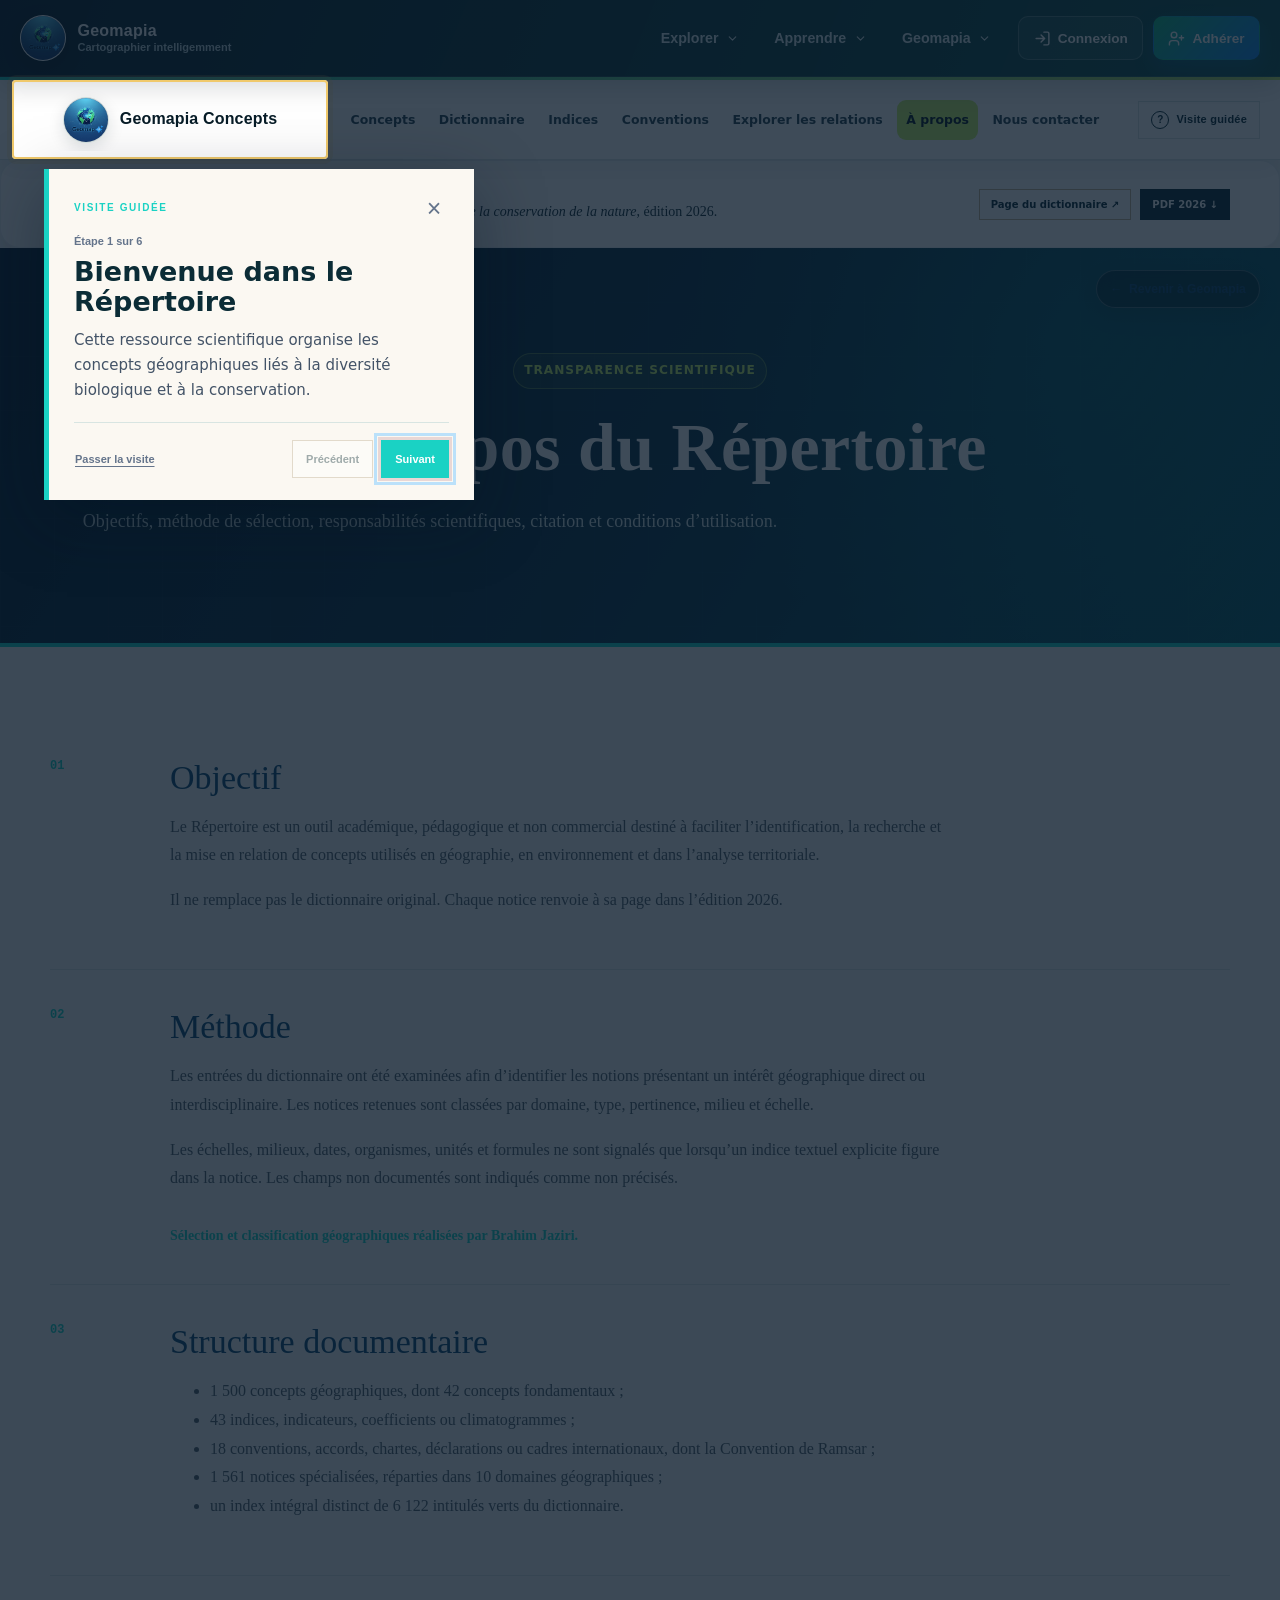
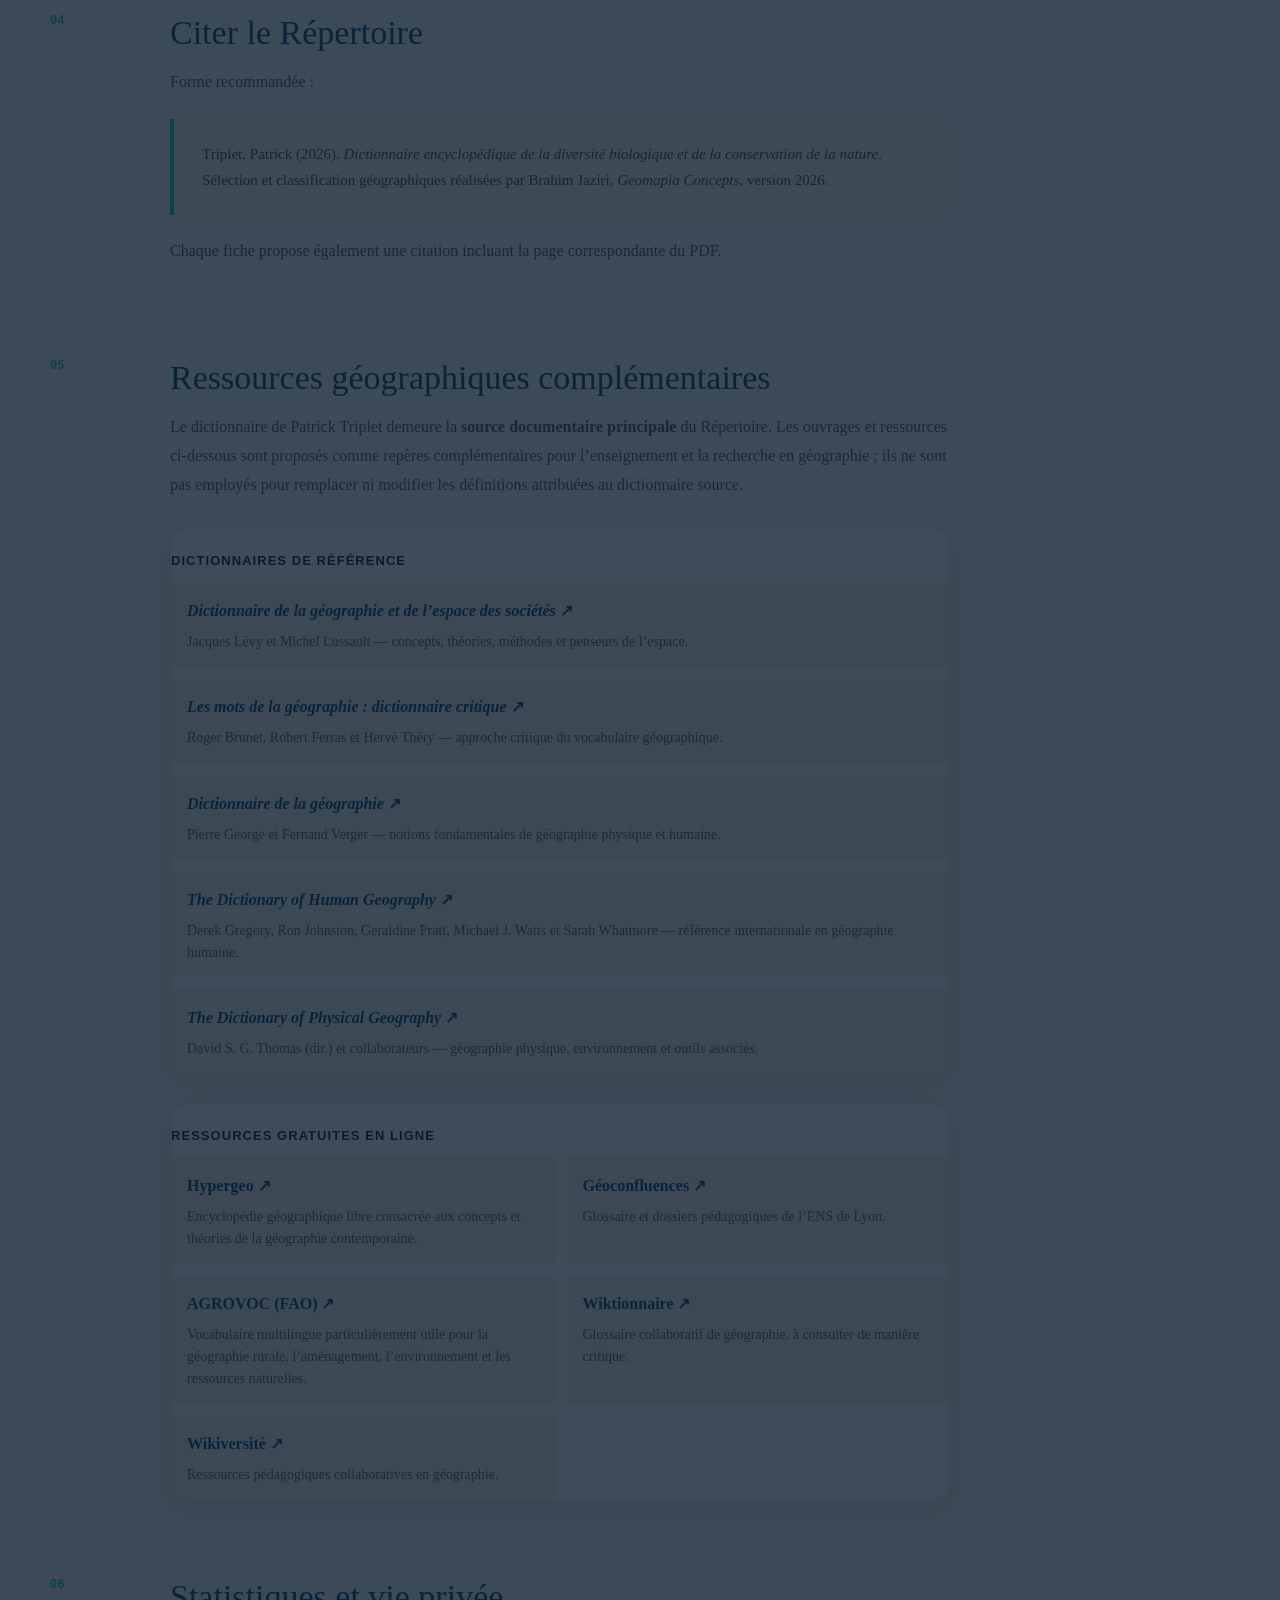
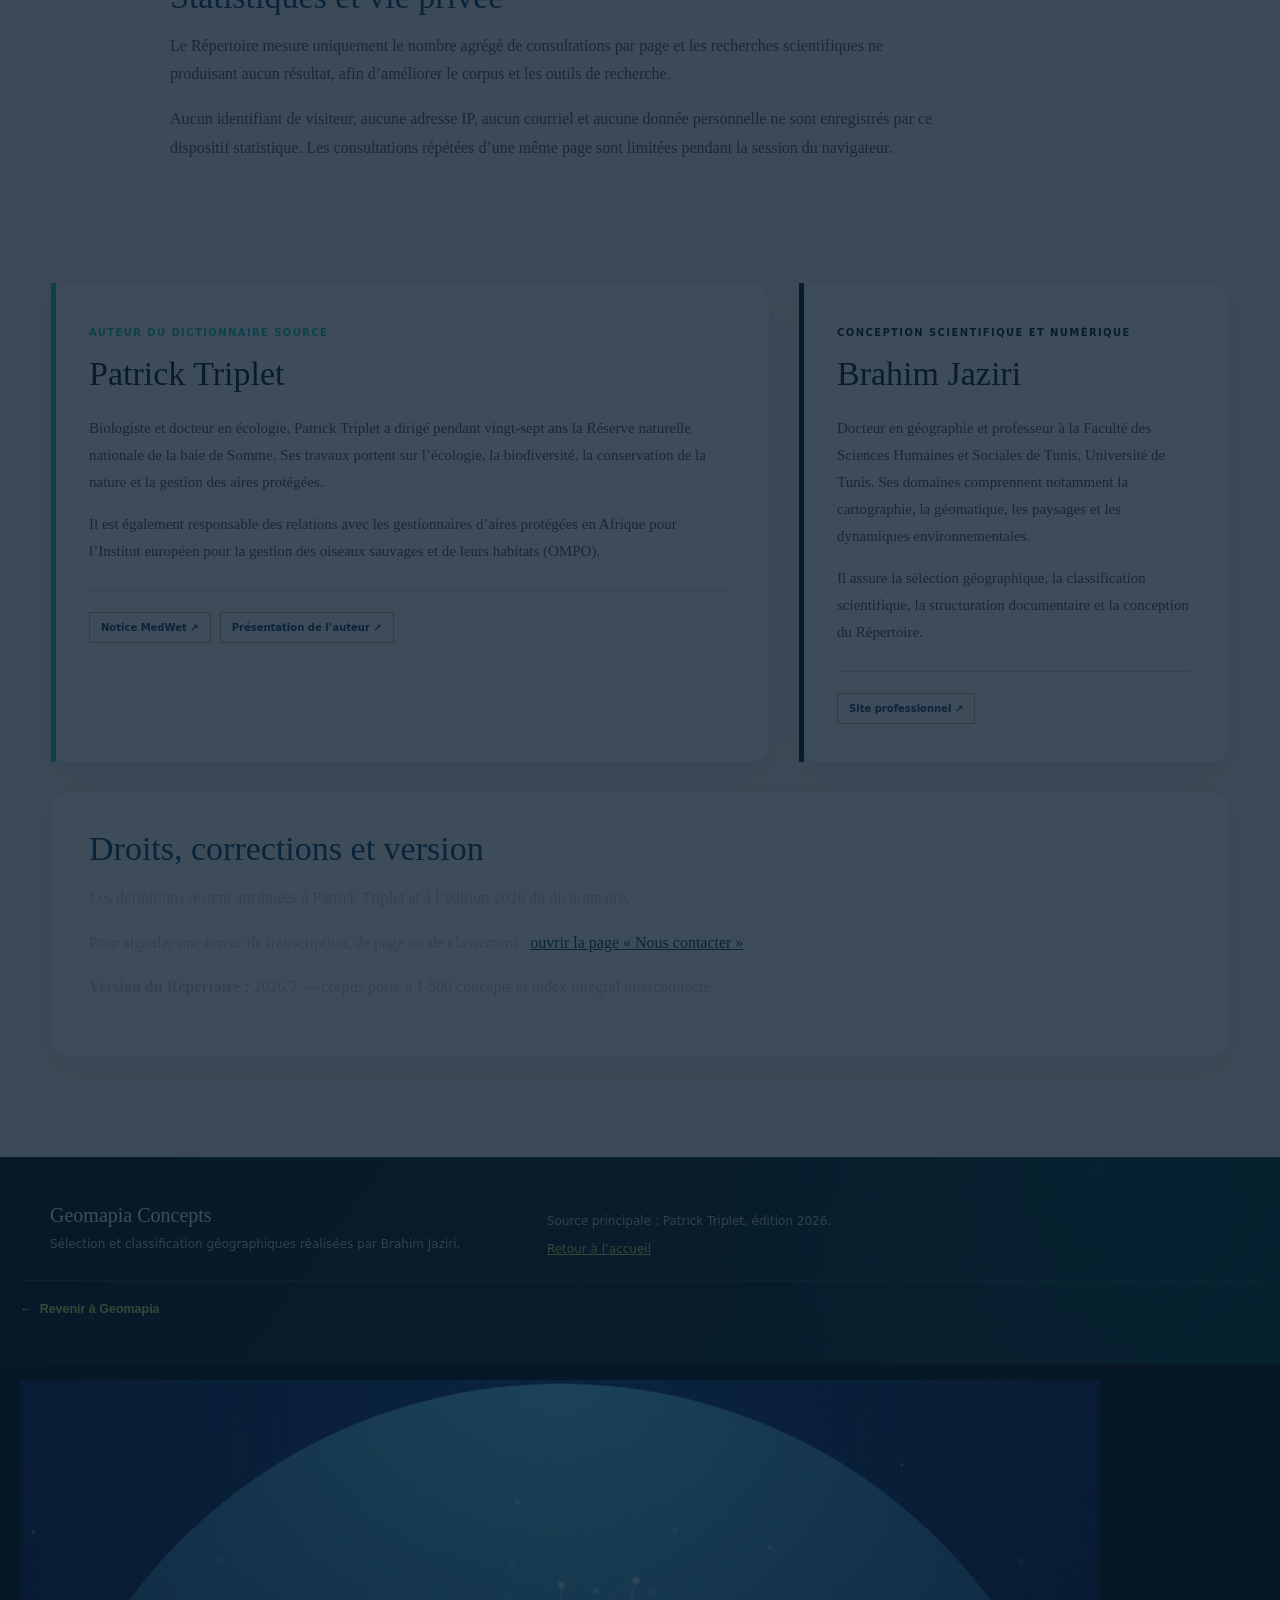
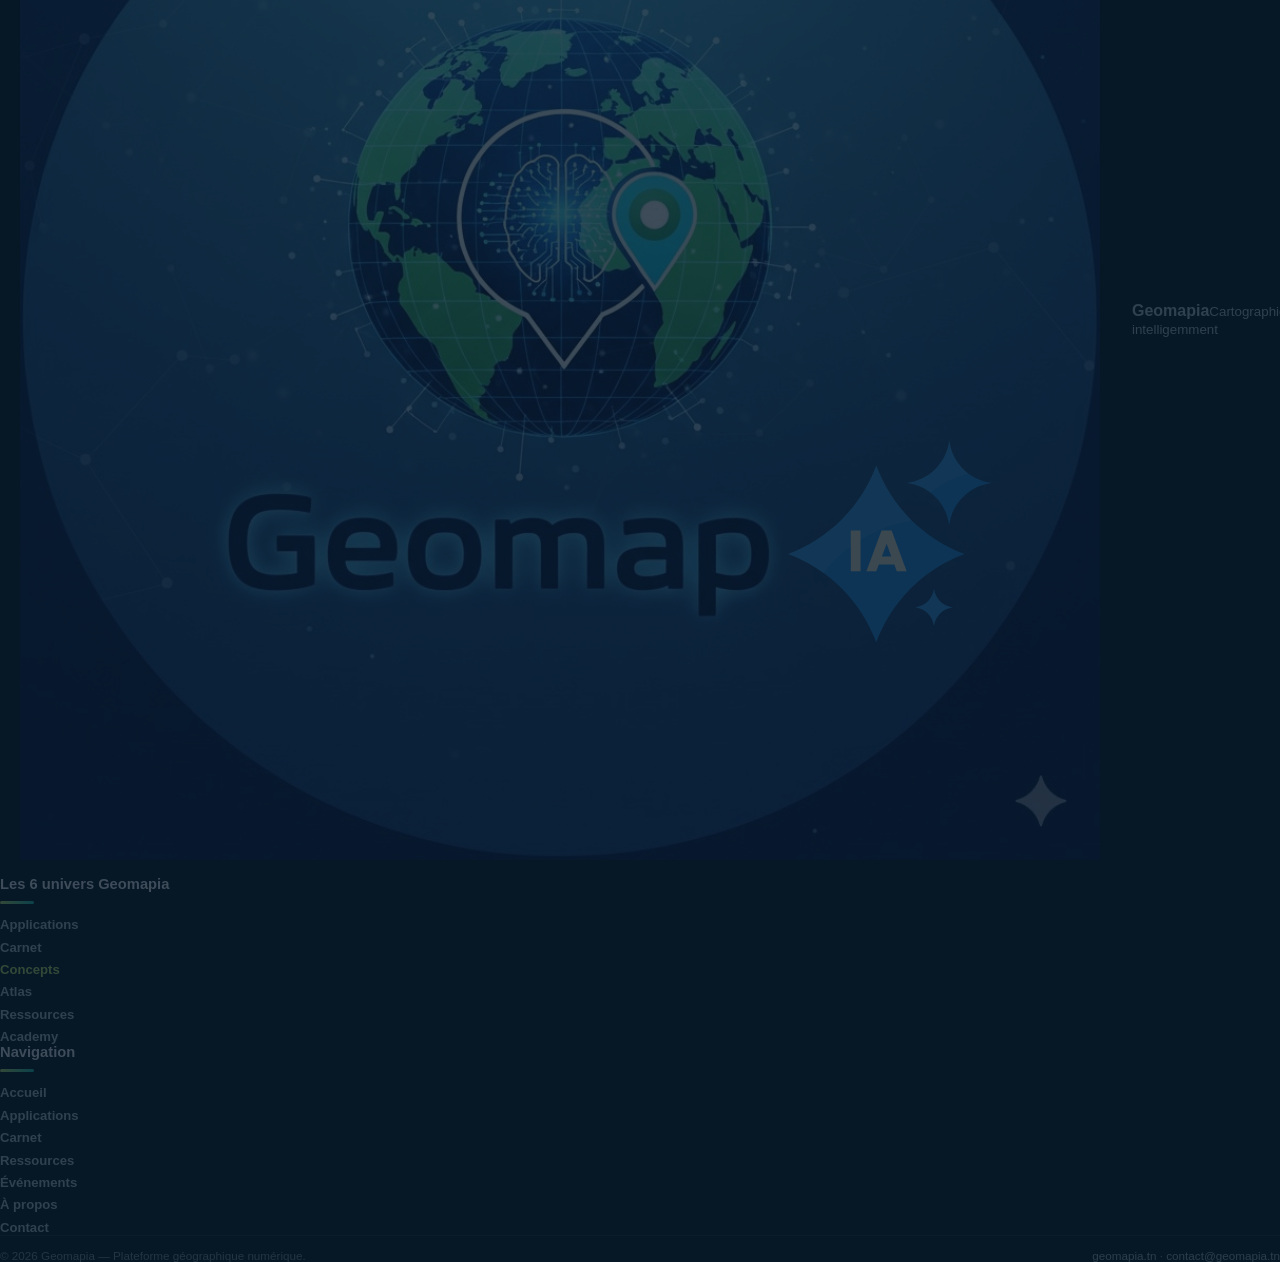
==== commit 34f617ad: "Add files via upload" ====
--- a/apropos.html
+++ b/apropos.html
@@ -10,8 +10,8 @@
     <script src="./navigation.js?v=20260730-3" defer></script>
     <script src="./analytics.js?v=20260730-1" defer></script>
     <script src="./tour.js?v=20260730-3" defer></script>
-      <link rel="stylesheet" href="./geomapia-parent-shell.css?v=20260805-banner-fix-1" />
-    <script src="./geomapia-parent-shell.js?v=20260805-1" defer></script>
+      <link rel="stylesheet" href="./geomapia-parent-shell.css?v=20260922-events-2" />
+    <script src="./geomapia-parent-shell.js?v=20260922-events-2" defer></script>
   </head>
   <body>
     <header class="masthead"><div class="masthead-line"></div><div class="shell nav"><a class="brand" href="./index.html" aria-label="Geomapia Concepts">
--- a/geomapia-parent-shell.css
+++ b/geomapia-parent-shell.css
@@ -629,3 +629,47 @@
     font-size: 17px !important;
   }
 }
+
+
+/* Mise à jour 2026-09-22 — footer Geomapia Concepts aligné sur la navigation centrale */
+.gpc-platform-footer__inner--expanded {
+  grid-template-columns: minmax(220px, 1fr) minmax(190px, .8fr) minmax(170px, .7fr);
+  align-items: start;
+  padding: 2rem 0 1.2rem;
+}
+.gpc-platform-footer__section h3 {
+  margin: 0 0 .85rem;
+  color: #fff;
+  font-size: .92rem;
+  font-weight: 850;
+}
+.gpc-platform-footer__section h3::after {
+  content: "";
+  display: block;
+  width: 34px;
+  height: 3px;
+  margin-top: .55rem;
+  border-radius: 999px;
+  background: linear-gradient(90deg, var(--gpc-lime), #1ad2c4);
+}
+.gpc-platform-footer__list {
+  display: grid;
+  gap: .46rem;
+}
+.gpc-platform-footer__list a {
+  width: fit-content;
+  color: #b9cbcf;
+  text-decoration: none;
+  font-size: .82rem;
+  font-weight: 700;
+}
+.gpc-platform-footer__list a:hover,
+.gpc-platform-footer__list a[aria-current="page"] { color: var(--gpc-lime); }
+@media (max-width: 860px) {
+  .gpc-platform-footer__inner--expanded { grid-template-columns: 1fr 1fr; }
+  .gpc-platform-footer__brand { grid-column: 1 / -1; }
+}
+@media (max-width: 560px) {
+  .gpc-platform-footer__inner--expanded { grid-template-columns: 1fr; }
+  .gpc-platform-footer__brand { grid-column: auto; }
+}
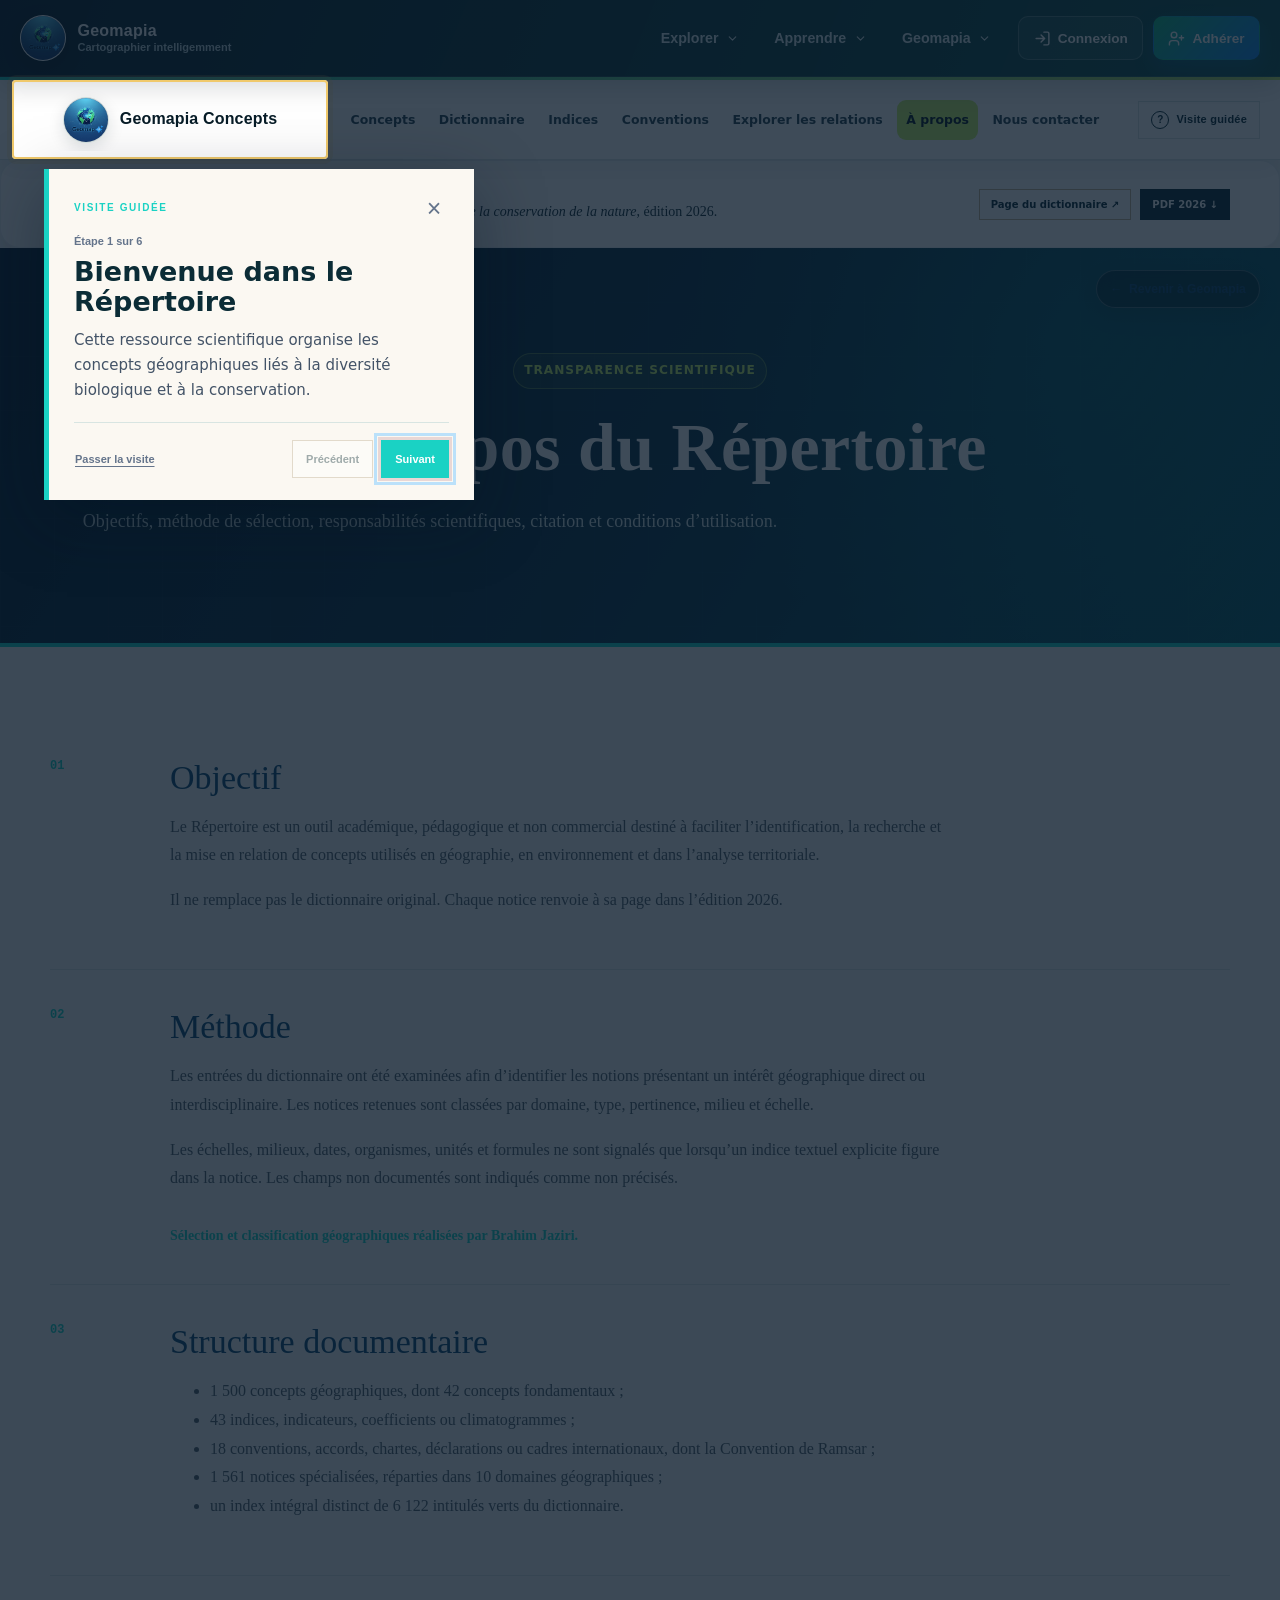
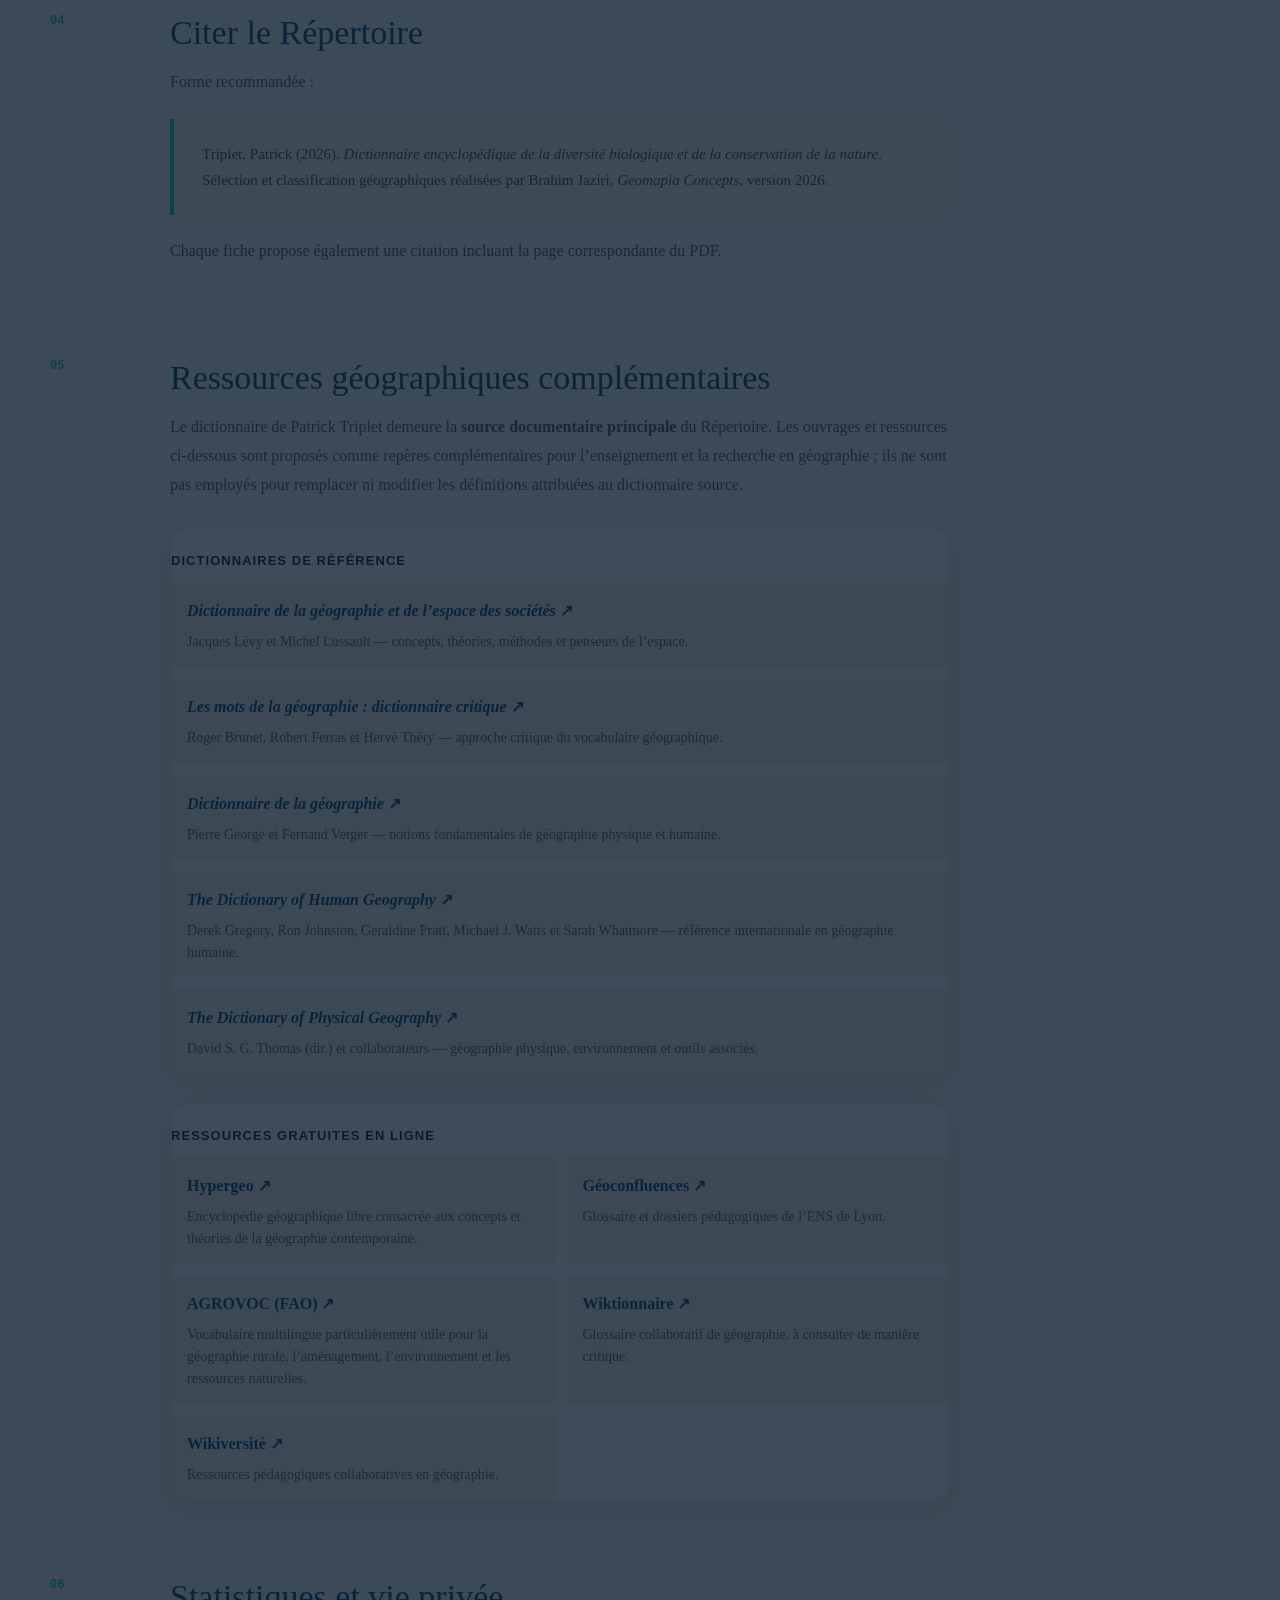
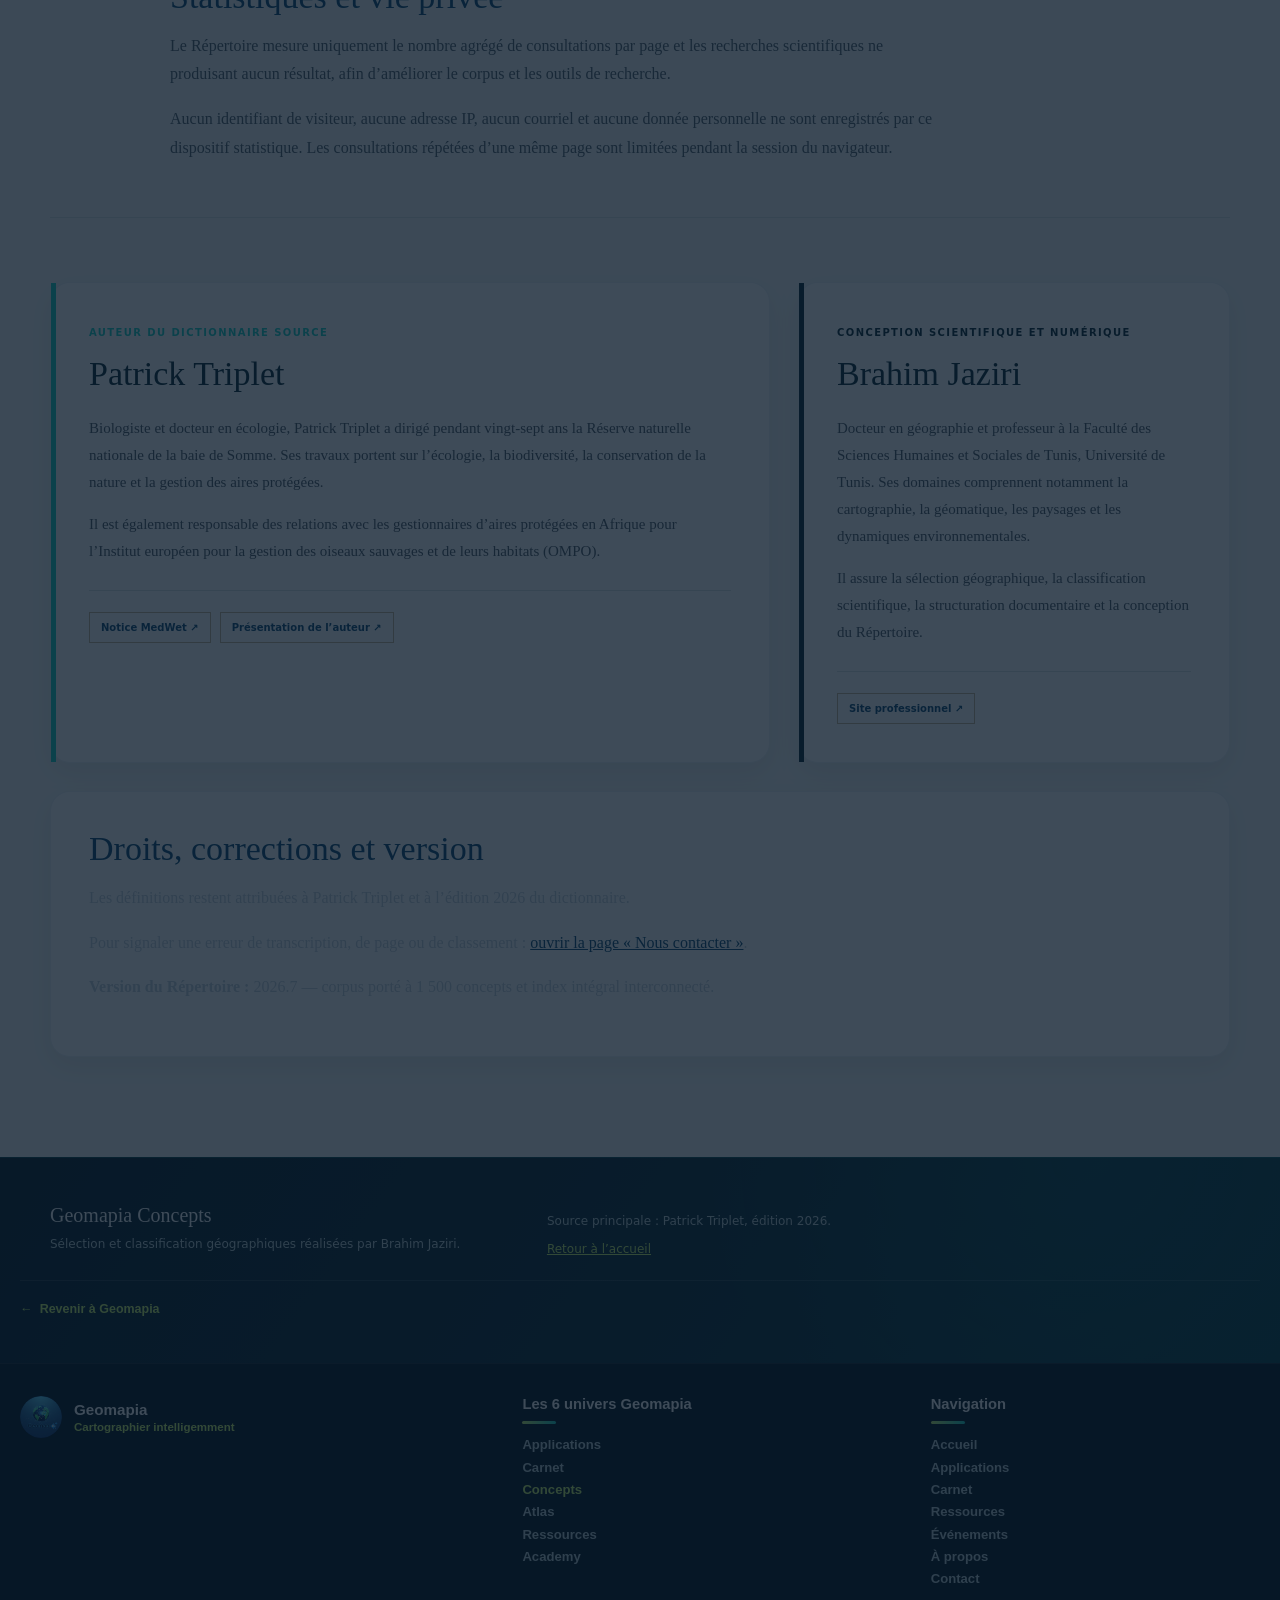
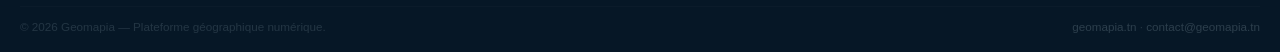
==== commit aefe8282: "Add files via upload" ====
--- a/apropos.html
+++ b/apropos.html
@@ -10,8 +10,8 @@
     <script src="./navigation.js?v=20260730-3" defer></script>
     <script src="./analytics.js?v=20260730-1" defer></script>
     <script src="./tour.js?v=20260730-3" defer></script>
-      <link rel="stylesheet" href="./geomapia-parent-shell.css?v=20260922-events-2" />
-    <script src="./geomapia-parent-shell.js?v=20260922-events-2" defer></script>
+      <link rel="stylesheet" href="./geomapia-parent-shell.css?v=20260922-events-3" />
+    <script src="./geomapia-parent-shell.js?v=20260922-events-3" defer></script>
   </head>
   <body>
     <header class="masthead"><div class="masthead-line"></div><div class="shell nav"><a class="brand" href="./index.html" aria-label="Geomapia Concepts">
